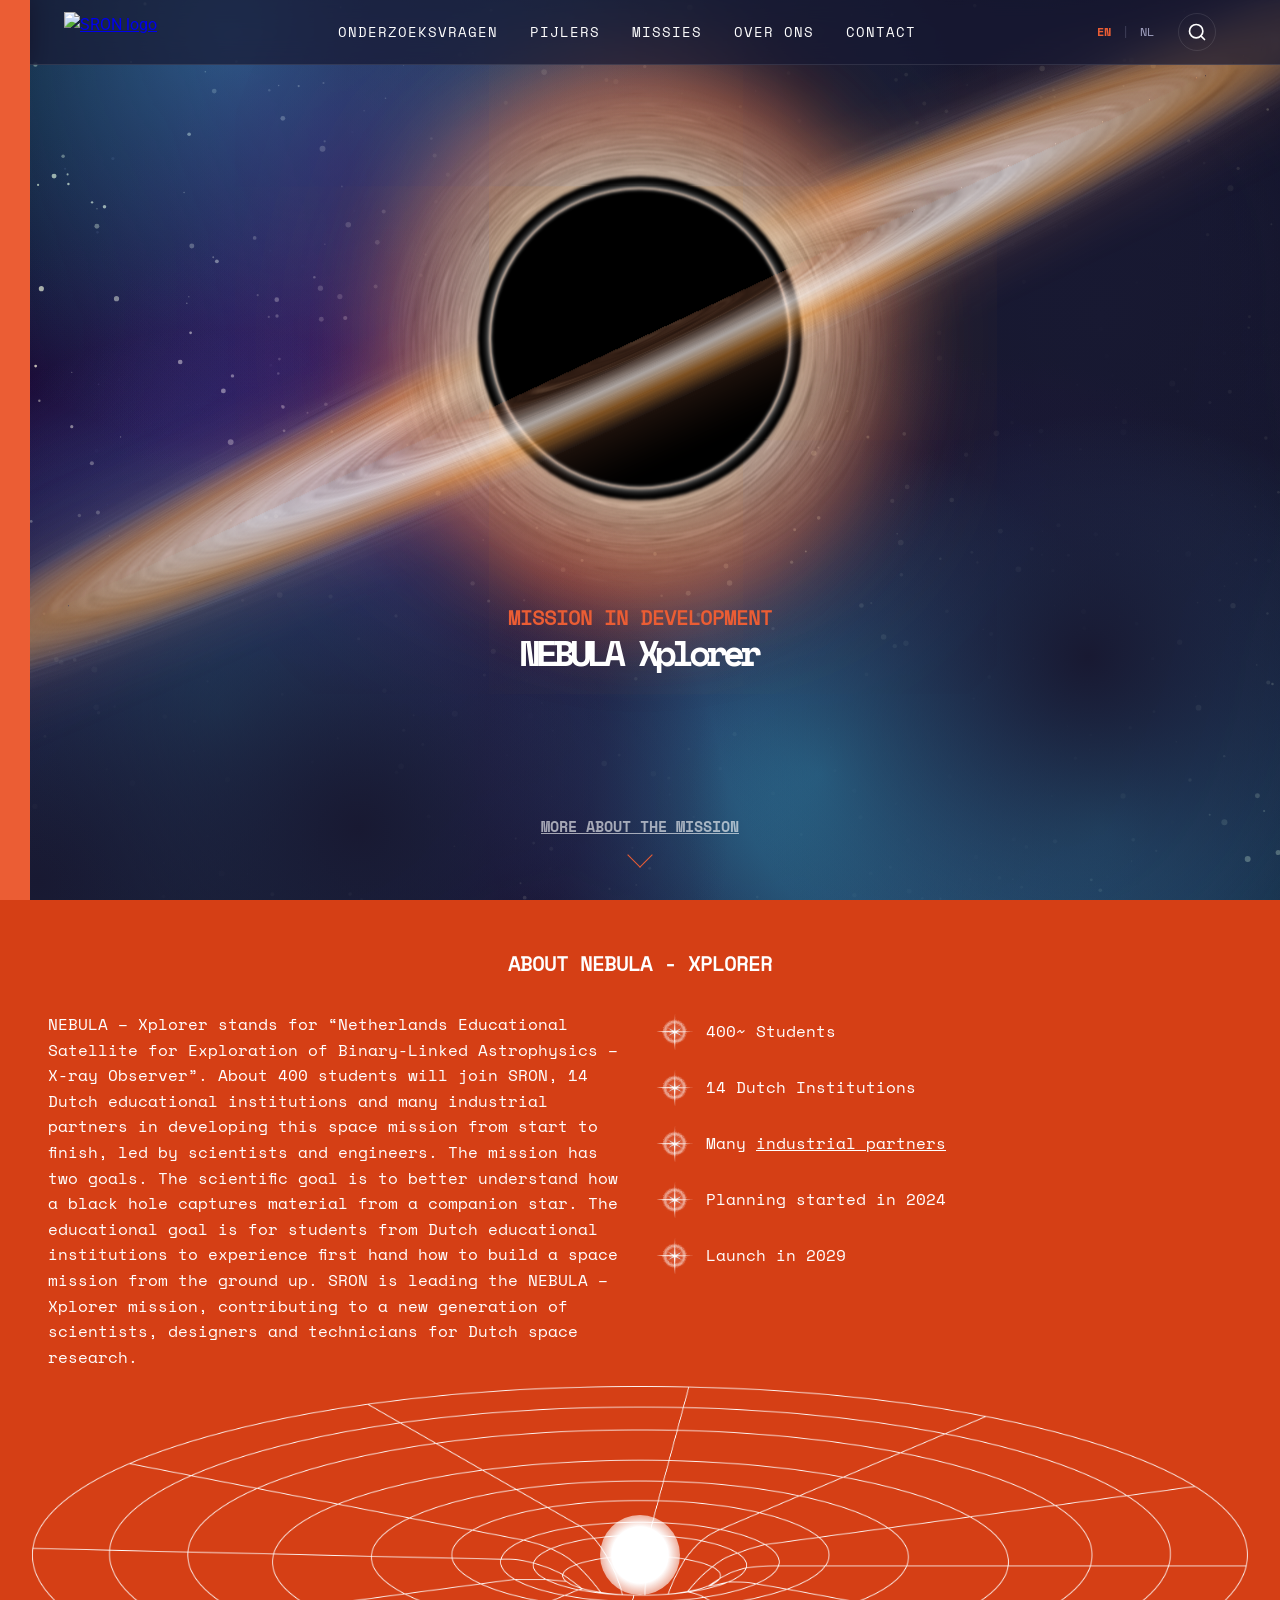
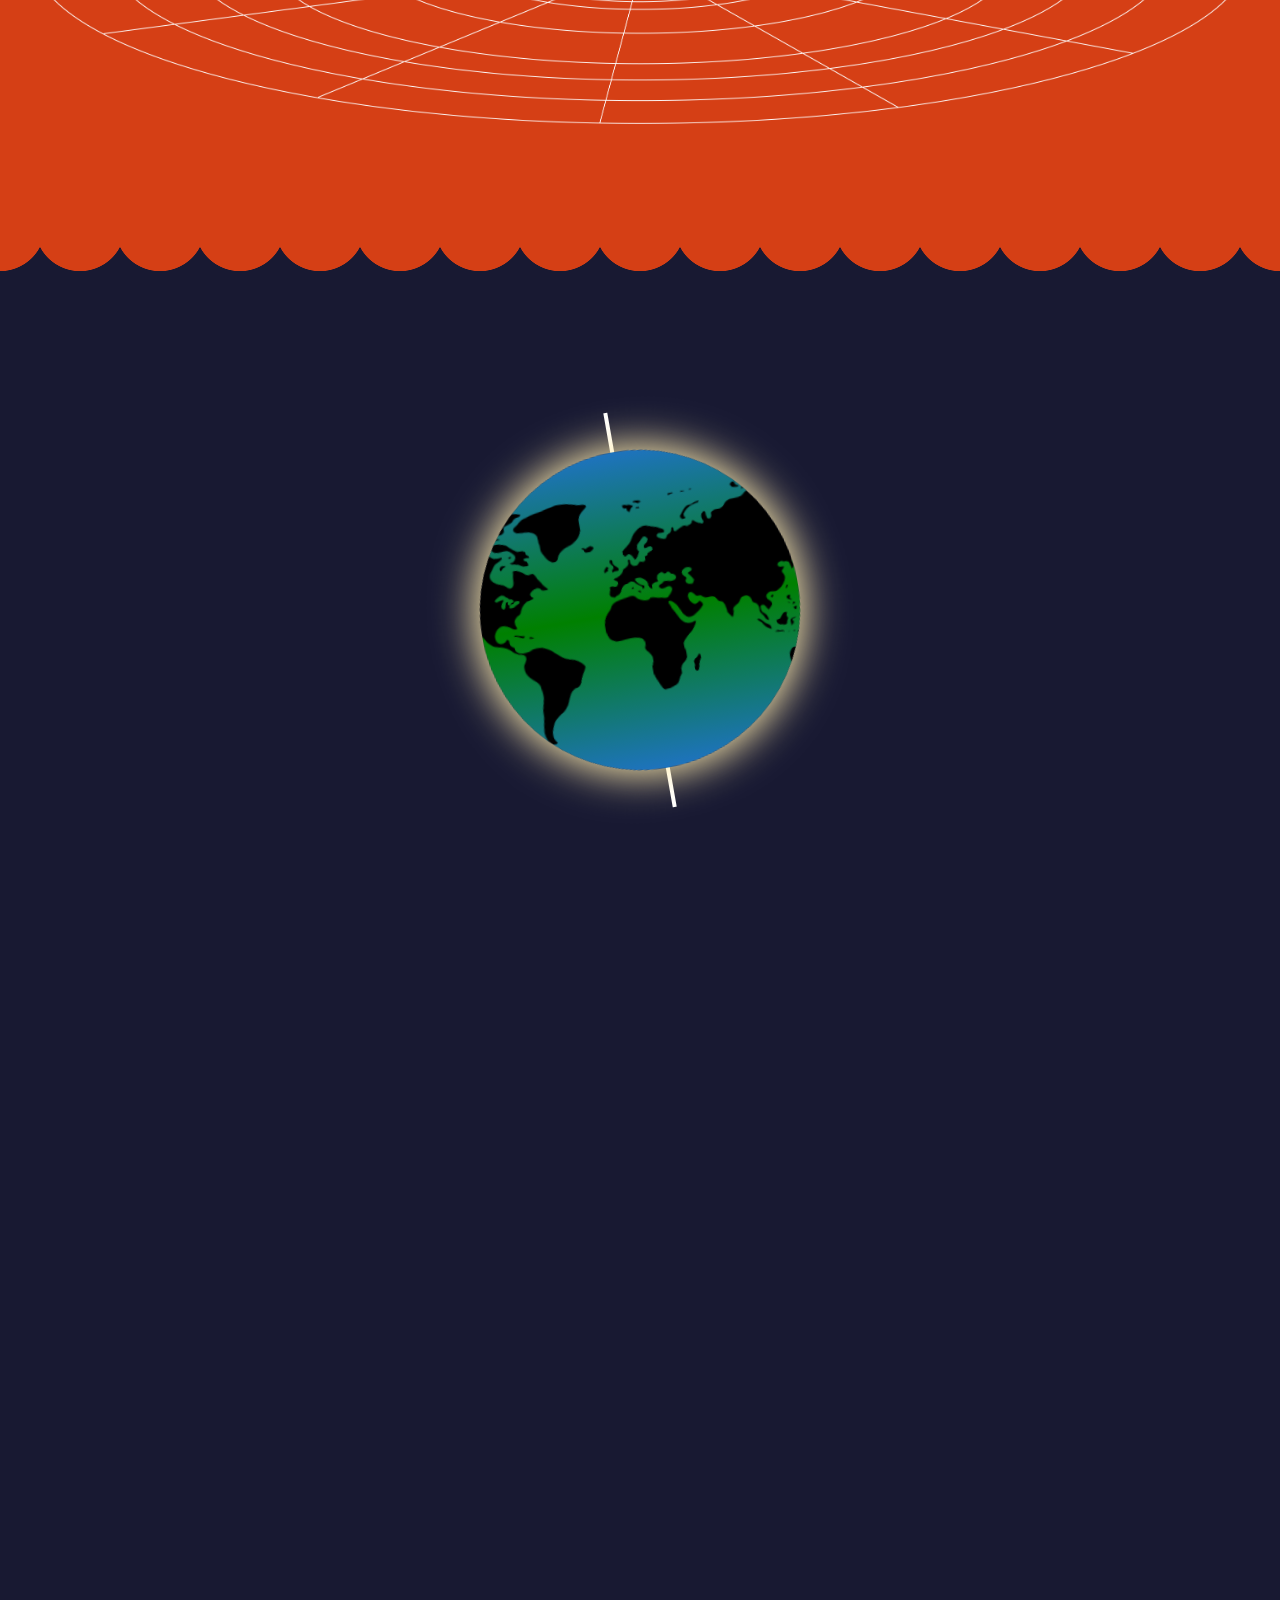
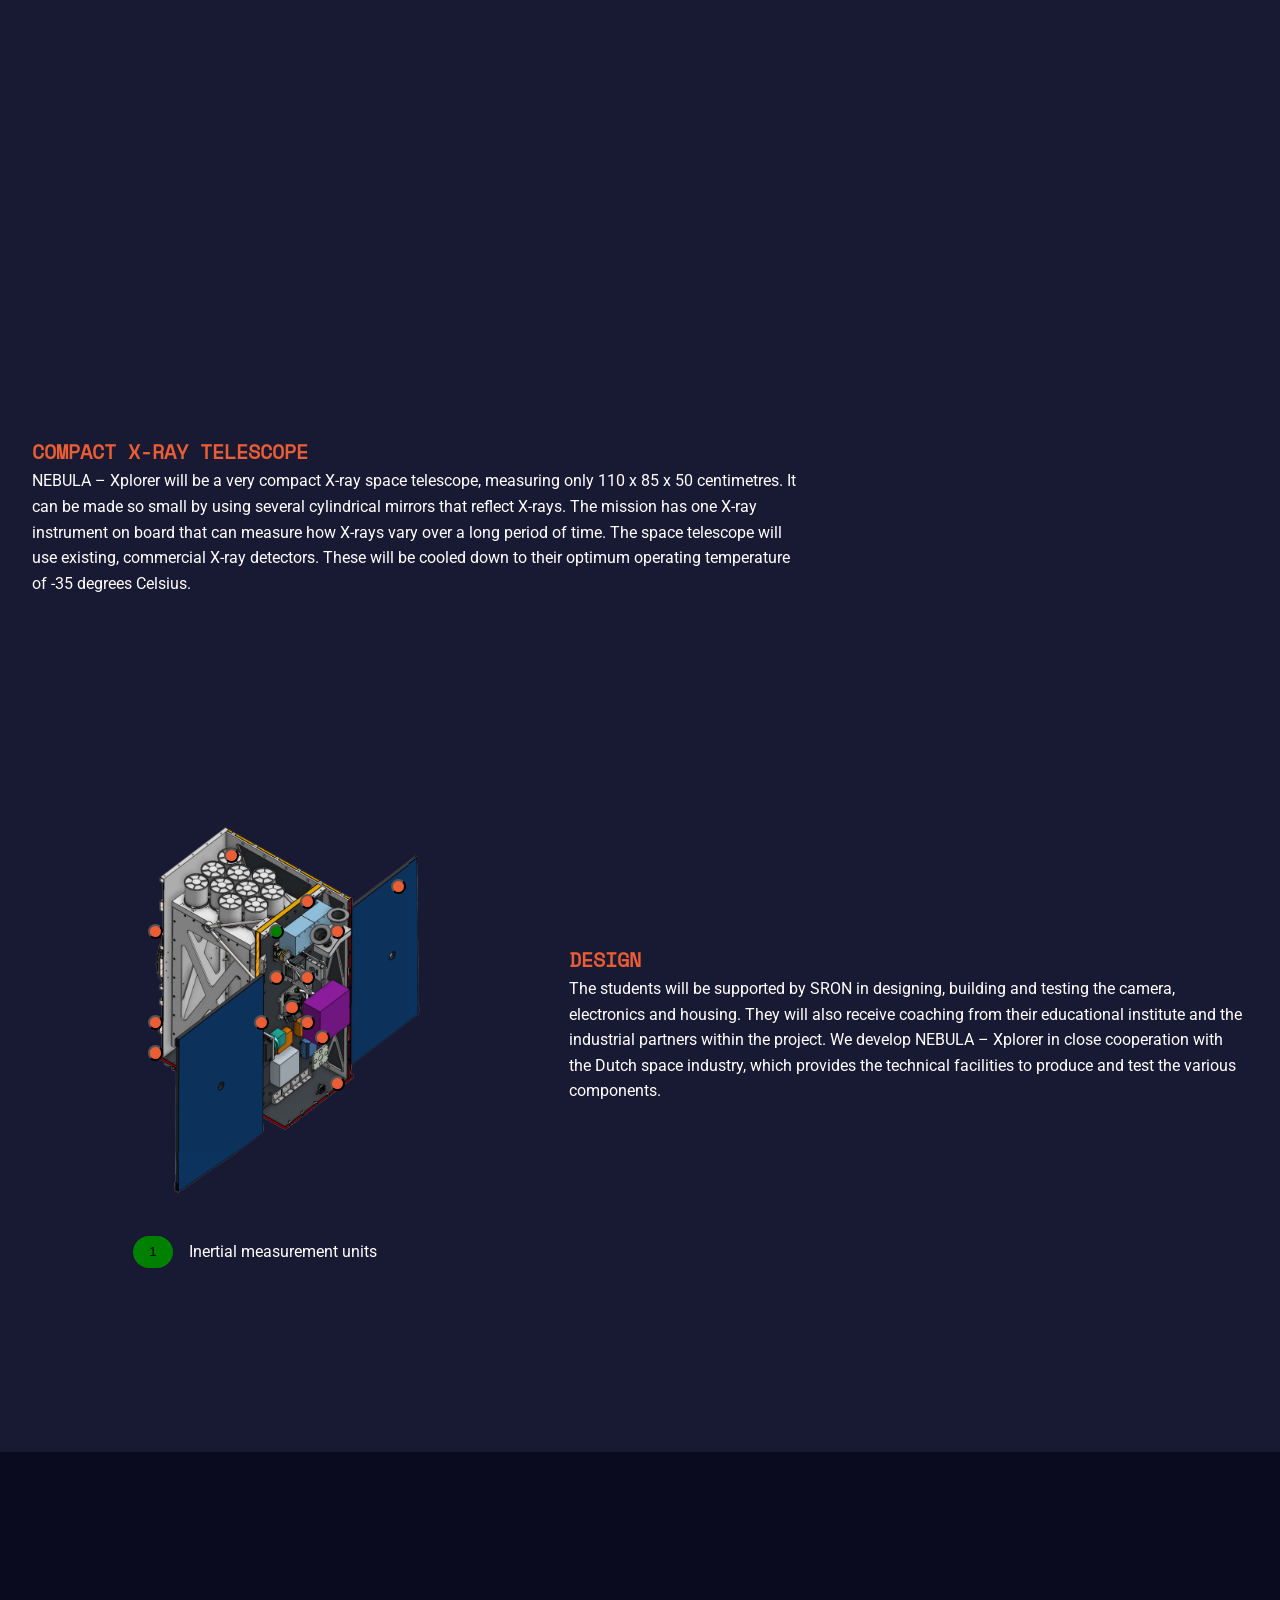
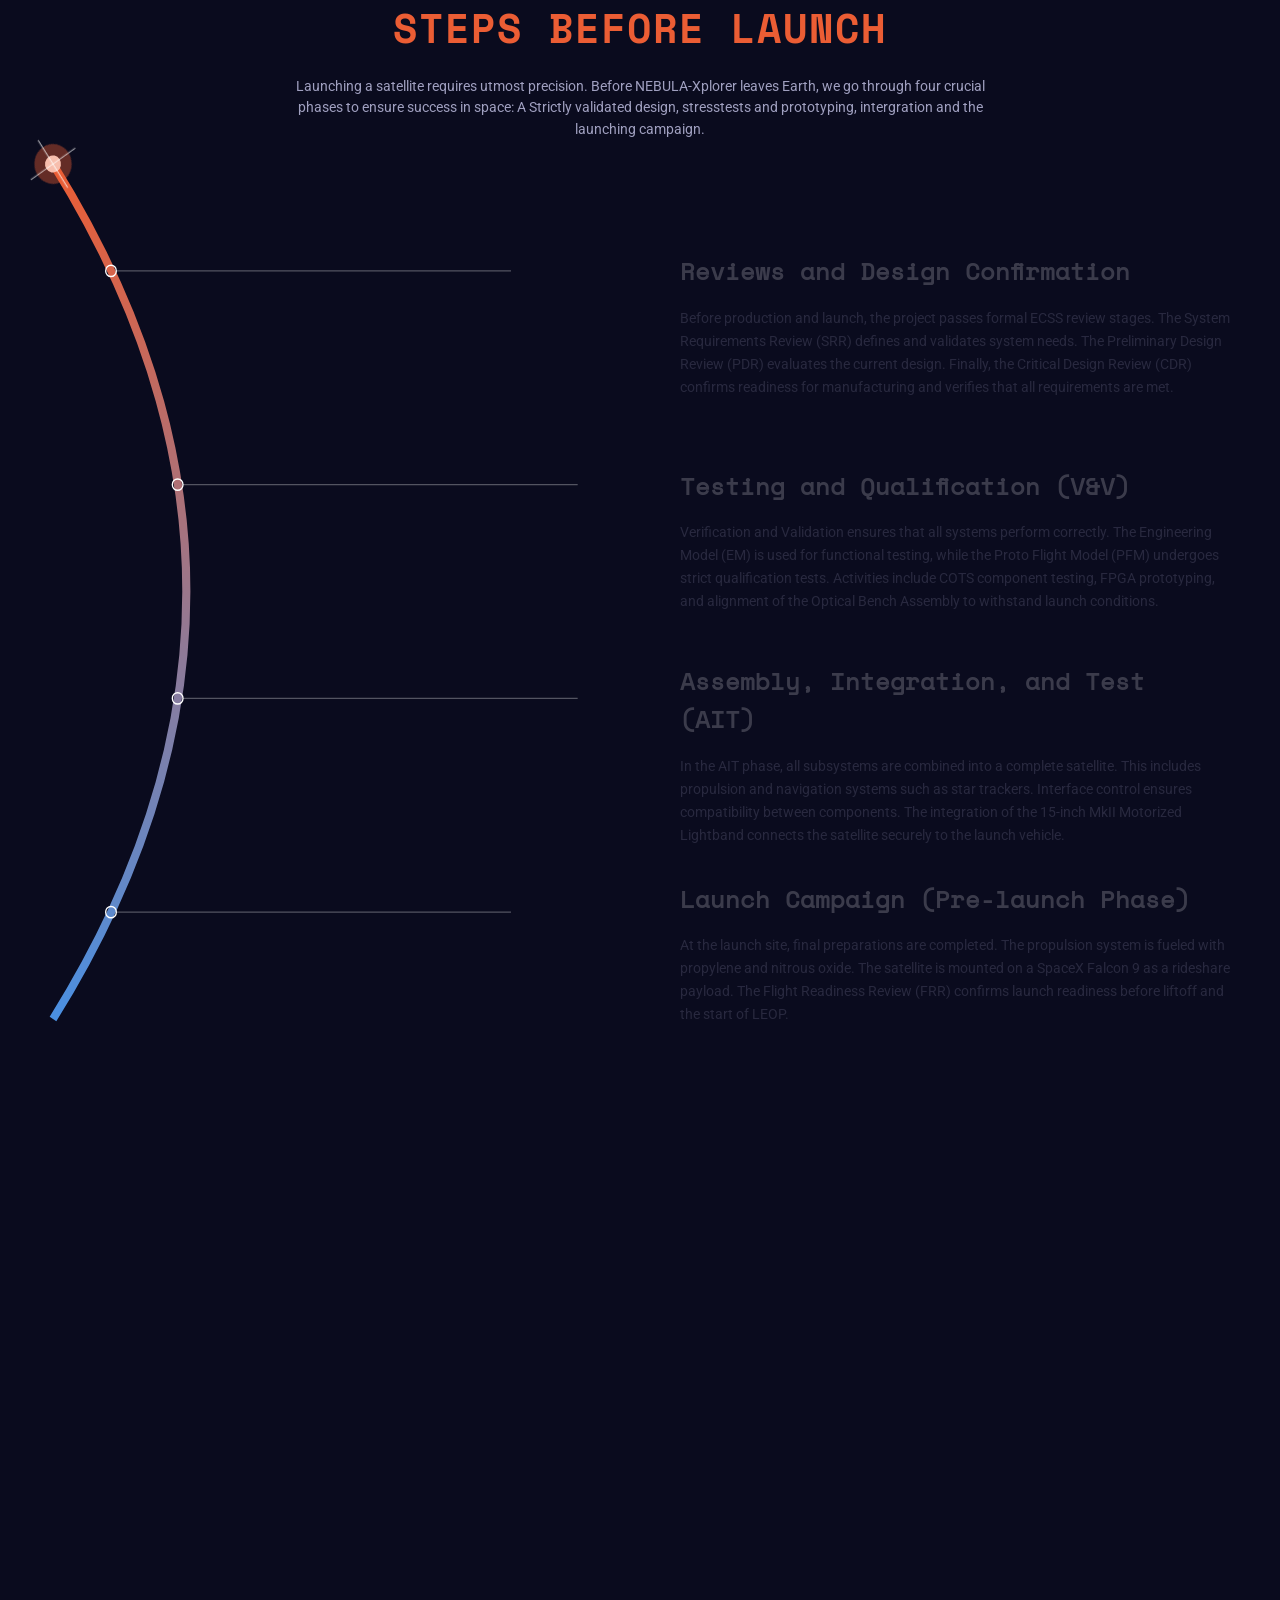
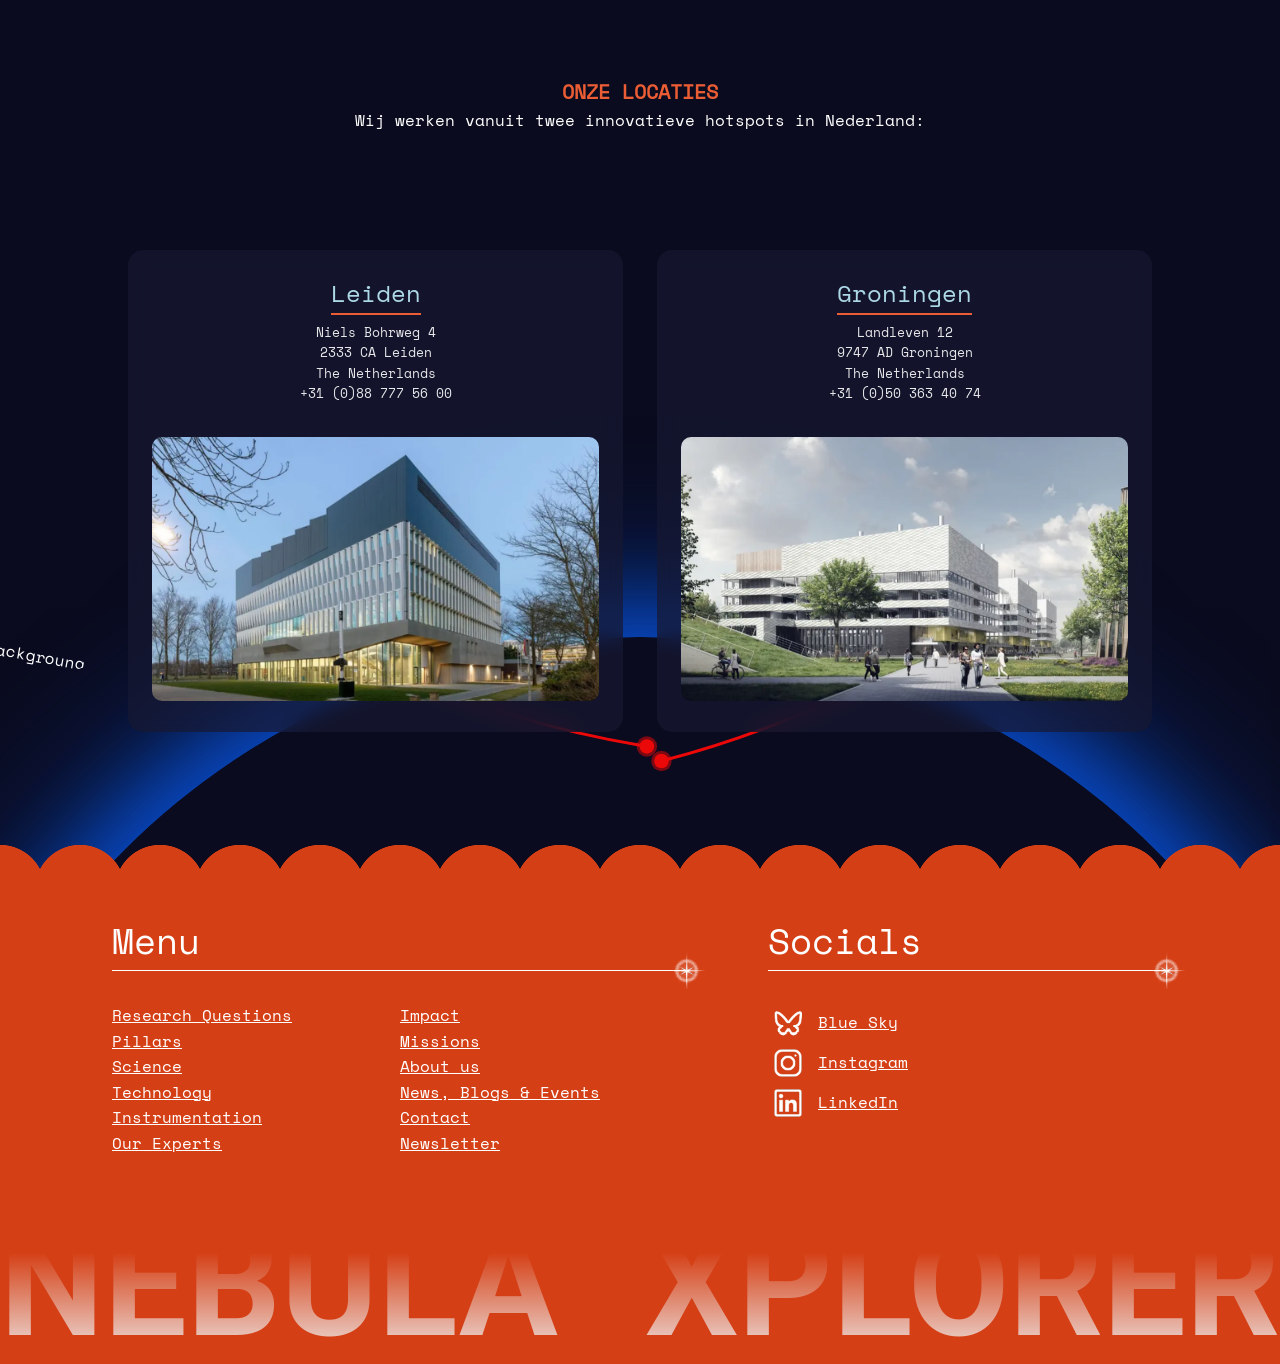
==== index.html @ 85ff005c "Code cleanup" ====
<!DOCTYPE html>
<html lang="en">

<head>
    <meta charset="UTF-8">
    <meta name="viewport" content="width=device-width, initial-scale=1.0">
    <title>Nebula Xplorer</title>
    <link rel="stylesheet" href="assets/css/styles.css">
    <link rel="stylesheet" href="assets/css/maja.css">
    <link rel="stylesheet" href="assets/css/steps.css">
    <link rel="icon" type="image/x-icon" href="assets/img/favicon.png">
</head>

<body>
    <header>
        <div id="nav-placeholder"></div>
        <!-- the black hole goes here -->
    </header>
    <main>
        <!-- Title screen -->
        <section class="stars">
            <div class="blackhole-mask">
                <div class="blackhole-container">
                    <div class="shape"></div>
                    <div class="ring"></div>
                    <div class="ring2"></div>
                    <div class="ring2gloom"></div>
                    <div class="ringdetail"></div>
                    <div class="ring2detail"></div>
                </div>
            </div>

            <!-- title -->
            <!-- this gets sucked in -->
            <div class="pageTitle">
                <h1 aria-hidden="true">
                    <span>N</span>
                    <span>E</span>
                    <span>B</span>
                    <span>U</span>
                    <span>L</span>
                    <span>A</span>
                    <span>&nbsp</span>
                    <span>X</span>
                    <span>p</span>
                    <span>l</span>
                    <span>o</span>
                    <span>r</span>
                    <span>e</span>
                    <span>r</span>
                </h1>
                <h2>Mission In development</h2>
            </div>
            <a href="#info" class="moreinfo-button">
                <span>More about the Mission</span>
                <div class="arrow"></div>
            </a>
        </section>

        <!-- Info about nebula -->

         <section id="info" >

            <h2>About NEBULA - Xplorer</h2>
            <ul>
                <li>400~ Students</li>
                <li>14 Dutch Institutions</li>
                <li>Many <a href="#partners">industrial partners</a></li>
                <li>Planning started in 2024</li>
                <li>Launch in 2029</li>
            </ul>
            <div>
                <p>NEBULA – Xplorer stands for “Netherlands Educational Satellite for Exploration of Binary-Linked Astrophysics – X-ray Observer”. About 400 students will join SRON, 14 Dutch educational institutions and many industrial partners in developing this space mission from start to finish, led by scientists and engineers. The mission has two goals. The scientific goal is to better understand how a black hole captures material from a companion star. The educational goal is for students from Dutch educational institutions to experience first hand how to build a space mission from the ground up. SRON is leading the NEBULA – Xplorer mission, contributing to a new generation of scientists, designers and technicians for Dutch space research.</p>
            </div>

           <div class="distortion-container">
            <img id="distortion" src="./assets/img/Space-time-distortion.png" alt="a background of space and a grid being distorted by a black hole">
            <span id="distortionweight"></span>
        </div>
         </section>


        <!-- satellite -->
        <!-- <a href="https://www.vecteezy.com/free-png/world-map-transparent-background">World Map Transparent Background PNGs by Vecteezy</a> -->
        <section id="satellite-rotation" class="stars" >
            <div id="earth-container">

                <div id="earth">
                    <div id="earth-visible">

                    </div>
                    <figure id="satellite">


                        <div class="transform-container" >
                            <div class="transform-container2">
                                <div class="transform-container3">
                                    <div class="transform-container4">
                                        <!-- https://modelviewer.dev/ -->
                                        <model-viewer alt="Nebula Xplorer Satellite" src="assets/models/module-1.glb" environment-image="neutral" camera-controls camera-target="0m 0m 0m" auto-rotate disable-zoom style="width: 100px;"></model-viewer>
                                    </div>

                                </div>
                                
                                
                            </div>
                        </div>
                    </figure>
                </div>

            </div>

            <section id="satellite-steps" style="--stn: --satellite-steps-section" >
                <div id="satellite-step-container">
                    <article class="satellite-step0">
                        <div class="text">
                            <h2>Compact X-ray telescope</h2>
                            <p>NEBULA – Xplorer will be a very compact X-ray space telescope, measuring only 110 x 85 x 50 centimetres. It can be made so small by using several cylindrical mirrors that reflect X-rays. The mission has one X-ray instrument on board that can measure how X-rays vary over a long period of time. The space telescope will use existing, commercial X-ray detectors. These will be cooled down to their optimum operating temperature of -35 degrees Celsius.</p>
                        </div>
                    </article>

                    <article class="satellite-step1">
                        <div class="text">
                            <h2>Design</h2>
                            <p>The students will be supported by SRON in designing, building and testing the camera, electronics and housing. They will also receive coaching from their educational institute and the industrial partners within the project. We develop NEBULA – Xplorer in close cooperation with the Dutch space industry, which provides the technical facilities to produce and test the various components.</p>
                        </div>
                        <div class="satellite-explanation-container">
                            <figure>
                                
                                <img src="assets/images/satellite-bus-components-1.png" alt="">
                            </figure>
                            <div class="button-container">
                                <button data-id="1" class="button1 active"></button>
                                <button data-id="2" class="button2"></button>
                                <button data-id="3" class="button3"></button>
                                <button data-id="4" class="button4"></button>
                                <button data-id="5" class="button5"></button>
                                <button data-id="6" class="button6"></button>
                                <button data-id="7" class="button7"></button>
                                <button data-id="8" class="button8"></button>
                                <button data-id="9" class="button9"></button>
                                <button data-id="10" class="button10"></button>
                                <button data-id="11" class="button11"></button>
                                <button data-id="12" class="button12"></button>
                                <button data-id="13" class="button13"></button>
                                <button data-id="14" class="button14"></button>
                                <button data-id="9" class="button15"></button>
                            </div>
                        </div>

                        <div class="satellite-parts">
                            <div>
                                <button data-id="1" class="button1">1</button>
                                <p>Inertial measurement units</p>
                            </div>

                            <div>
                                <button data-id="2" class="button2">2</button>
                                <p>Batteries</p>
                            </div>
                            
                            <div>
                                <button data-id="3" class="button3">3</button>
                                <p>Solar panels with drive mechanism</p>
                            </div>
                            
                            <div>
                                <button data-id="4" class="button4">4</button>
                                <p>Star trackers</p>
                            </div>
                            
                            <div>
                                <button data-id="5" class="button5">5</button>
                                <p>Transceivers</p>
                            </div>

                            <div>
                                <button data-id="6" class="button6">6</button>
                                <p>GNSS Receiver</p>
                            </div>
                            
                            <div>
                                <button data-id="7" class="button7">7</button>
                                <p>Sun sensors</p>
                            </div>
                            
                            <div>
                                <button data-id="8" class="button8">8</button>
                                <p>Magnetometers</p>
                            </div>
                            
                            <div>
                                <button data-id="9" class="button9">9</button>
                                <p>S-band antennas</p>
                            </div>
                            
                            <div>
                                <button data-id="10" class="button10">10</button>
                                <p>Magnetic torquers</p>
                            </div>
                            
                            <div>
                                <button data-id="11" class="button11">11</button>
                                <p>On-board computer</p>
                            </div>
                            
                            <div>
                                <button data-id="12" class="button12">12</button>
                                <p>Reaction wheels</p>
                            </div>
                            
                            <div>
                                <button data-id="13" class="button13">13</button>
                                <p>Seperation plate</p>
                            </div>
                            
                            <div>
                                <button data-id="14" class="button14">14</button>
                                <p>X-ray instrument</p>
                            </div>
                            
                        </div>


                        

                    </article>

                </div>

            </section>

        </section>

        <!-- steps before launch -->
        <section class="steps-outer-container">
            <div class="steps-header">
                <h2>STEPS BEFORE LAUNCH</h2>
                <p class="steps-intro-text">Launching a satellite requires utmost precision. Before NEBULA-Xplorer leaves Earth, we go through four crucial phases to ensure success in space: A Strictly validated design, stresstests and prototyping, intergration and the launching campaign.</p>
            </div>

            <div class="steps-sticky-wrapper">


                <!-- desktop -->
                <div class="desktop-vertical-path">
                    <svg class="desktop-path-svg" viewBox="0 0 300 600" fill="none" xmlns="http://www.w3.org/2000/svg"
                        preserveAspectRatio="none">
                        <defs>
                            <linearGradient id="desktop-orbit-gradient" x1="0%" y1="0%" x2="0%" y2="100%">
                                <stop offset="0%" stop-color="#EB5D34" />
                                <stop offset="100%" stop-color="#4A90E2" />
                            </linearGradient>
                        </defs>
                        <!-- main path curve -->
                        <path id="desktop-orbit-path" d="M0,0 Q200,300 0,600" stroke="url(#desktop-orbit-gradient)"
                            stroke-width="6" fill="none" />

                        <!-- static nodes and connecting lines -->
                        <g class="path-node" transform="translate(43.5, 75)">
                            <circle r="4" fill="transparent" stroke="white" stroke-width="1" />
                            <line x1="4" y1="0" x2="300" y2="0" stroke="rgba(255,255,255,0.3)" stroke-width="1" />
                        </g>

                        <g class="path-node" transform="translate(93.5, 225)">
                            <circle r="4" fill="transparent" stroke="white" stroke-width="1" />
                            <line x1="4" y1="0" x2="300" y2="0" stroke="rgba(255,255,255,0.3)" stroke-width="1" />
                        </g>

                        <g class="path-node" transform="translate(93.5, 375)">
                            <circle r="4" fill="transparent" stroke="white" stroke-width="1" />
                            <line x1="4" y1="0" x2="300" y2="0" stroke="rgba(255,255,255,0.3)" stroke-width="1" />
                        </g>

                        <g class="path-node" transform="translate(43.5, 525)">
                            <circle r="4" fill="transparent" stroke="white" stroke-width="1" />
                            <line x1="4" y1="0" x2="300" y2="0" stroke="rgba(255,255,255,0.3)" stroke-width="1" />
                        </g>

                        <!-- moving Star -->
                        <g id="desktop-star" style="offset-path: path('M0,0 Q200,300 0,600'); offset-distance: 0%;">
                            <circle r="6" fill="white" />
                            <circle r="14" fill="#EB5D34" opacity="0.4" class="pulse-glow-svg" />
                            <line x1="-20" y1="0" x2="20" y2="0" stroke="white" stroke-width="0.8" opacity="0.6" />
                            <line x1="0" y1="-20" x2="0" y2="20" stroke="white" stroke-width="0.8" opacity="0.6" />
                        </g>
                    </svg>
                </div>

                <!-- mobile -->
                <div class="orbit-container mobile-orbit">
                    <svg class="orbit-svg" viewBox="0 0 400 150" fill="none" xmlns="http://www.w3.org/2000/svg">
                        <path id="orbit-path" d="M20,100 Q200,20 380,100" stroke="url(#orbit-gradient)" stroke-width="2"
                            fill="none" />
                        <defs>
                            <linearGradient id="orbit-gradient" x1="0%" y1="0%" x2="100%" y2="0%">
                                <stop offset="0%" stop-color="#4A90E2" />
                                <stop offset="100%" stop-color="#EB5D34" />
                            </linearGradient>
                        </defs>
                        <!-- star group inside svg -->
                        <g id="star-icon" style="offset-path: path('M20,100 Q200,20 380,100'); offset-distance: 0%;">
                            <circle r="4" fill="white" />
                            <circle r="10" fill="white" opacity="0.2" class="pulse-glow-svg" />
                            <line x1="-15" y1="0" x2="15" y2="0" stroke="white" stroke-width="0.5" opacity="0.5" />
                            <line x1="0" y1="-15" x2="0" y2="15" stroke="white" stroke-width="0.5" opacity="0.5" />
                        </g>
                    </svg>
                </div>

                <div class="steps-display">
                    <div class="step-content active" data-step="1">
                        <h3>Reviews and Design Confirmation</h3>
                        <p>Before production and launch, the project passes formal ECSS review stages. The System Requirements Review (SRR) defines and validates system needs. The Preliminary Design Review (PDR) evaluates the current design. Finally, the Critical Design Review (CDR) confirms readiness for manufacturing and verifies that all requirements are met.</p>                    </div>
                    <div class="step-content" data-step="2">
                        <h3>Testing and Qualification (V&V)</h3>
                        <p>Verification and Validation ensures that all systems perform correctly. The Engineering Model (EM) is used for functional testing, while the Proto Flight Model (PFM) undergoes strict qualification tests. Activities include COTS component testing, FPGA prototyping, and alignment of the Optical Bench Assembly to withstand launch conditions.</p>
                    </div>
                    <div class="step-content" data-step="3">
                        <h3>Assembly, Integration, and Test (AIT)</h3>
                        <p>In the AIT phase, all subsystems are combined into a complete satellite. This includes propulsion and navigation systems such as star trackers. Interface control ensures compatibility between components. The integration of the 15-inch MkII Motorized Lightband connects the satellite securely to the launch vehicle.</p>
                    </div>
                    <div class="step-content" data-step="4">
                        <h3>Launch Campaign (Pre-launch Phase)</h3>
                        <p>At the launch site, final preparations are completed. The propulsion system is fueled with propylene and nitrous oxide. The satellite is mounted on a SpaceX Falcon 9 as a rideshare payload. The Flight Readiness Review (FRR) confirms launch readiness before liftoff and the start of LEOP.</p>
                    </div>
                </div>
            </div>
            <!-- scroll trigger areas -->
            <div class="step-trigger" data-trigger="1"></div>
            <div class="step-trigger" data-trigger="2"></div>
            <div class="step-trigger" data-trigger="3"></div>
            <div class="step-trigger" data-trigger="4"></div>
        </section>

        <!-- partnership/team -->
        <section id="locatiesSRON">
            <div>
                
            </div>
            <div id="locatie-titel">
                <h2>Onze Locaties</h2>
                <p>Wij werken vanuit twee innovatieve hotspots in Nederland:</p>
            </div>
        
            <div id="locatie-leiden" class="location-card">
                <a href="https://www.google.com/maps/place/SRON+Space+Research+Organisation+Netherlands/@52.1694775,4.4554097,17z/data=!3m1!4b1!4m6!3m5!1s0x47c5c7d30b59eca3:0xa9cdadc34591d957!8m2!3d52.1694775!4d4.4579846!16s%2Fg%2F11hf8kbp6k?entry=ttu&g_ep=EgoyMDI2MDMyMi4wIKXMDSoASAFQAw%3D%3D">
                    <div class="card-content">
                        <p class="city-name">Leiden</p>
                        <div class="sub-text">
                            <p>Niels Bohrweg 4</p>
                            <p>2333 CA Leiden</p>
                            <p>The Netherlands</p>
                            <p>+31 (0)88 777 56 00</p>
                        </div>
                    </div>
                    <img src="./assets/img/SRON-Leiden.png" alt="SRON locatie Leiden">
                </a>
        
            </div>
        
            <div id="locatie-groningen" class="location-card">
                <a
                    href="https://www.google.com/maps/place/SRON+Space+Research+Organisation+Netherlands+(location+Groningen)/@53.2403887,6.5330912,18z/data=!3m1!4b1!4m6!3m5!1s0x47c9cd1bba633935:0x6a67a485c65e3326!8m2!3d53.2403887!4d6.5343787!16s%2Fg%2F11c2kgklj1?entry=ttu&g_ep=EgoyMDI2MDMyMi4wIKXMDSoASAFQAw%3D%3D">
                    <div class="card-content">
                        <p class="city-name">Groningen</p>
                        <div class="sub-text">
                            <p>Landleven 12</p>
                            <p>9747 AD Groningen</p>
                            <p>The Netherlands</p>
                            <p>+31 (0)50 363 40 74</p>
                        </div>
                    </div>
                    <img src="./assets/img/SRON-Groningen.png" alt="SRON locatie Groningen">
                </a>
        
        
            </div>
        
            <div id="earthLocaties-container">
                <img id="earthLocaties" src="./assets/img/EarthLocaties.png" alt="Earth background">
                <div class="earth-glow"></div>
        
                <div class="connection-lines">
                    <svg viewBox="0 0 100 100" preserveAspectRatio="none" style="overflow: visible;">
                    <path d="M 22,-7 C 25,-2 35,5 50.5,7.5" class="line-path line-leiden"></path>
                    <path d="M 78,-7 C 75,-2 65,5 51.5,8.5" class="line-path line-groningen"></path>
                    <g class="location-marker">
                        <circle cx="50.5" cy="7.5" r="0.7" class="pulse-circle"></circle>
                        <circle cx="50.5" cy="7.5" r="0.5" fill="#eb0808"></circle>
                        <circle cx="51.5" cy="8.5" r="0.7" class="pulse-circle"></circle>
                        <circle cx="51.5" cy="8.5" r="0.5" fill="#eb0808"></circle>
                    </g>
                </svg>
                </div>
            </div>
        </section>


    </main>

    <div id="footer-placeholder"></div>

    <script type="module" src="https://ajax.googleapis.com/ajax/libs/model-viewer/4.2.0/model-viewer.min.js"></script>
    <script src="assets/js/stars.js"></script>
    <script src="assets/js/nebula.js"></script>
    <script src="assets/js/index.js"></script>
    <script src="assets/js/steps.js"></script>
</body>

</html>
---- assets/css/styles.css ----
/* all styling for both pages */
@import 'astronaut.css';
@import 'intro.css';
@import 'blackhole.css';
@import 'footer.css';
@import 'index.css';
@import 'maja.css';
@import 'navbar.css';
@import 'locaties.css';
@import 'font.css';

/* ////////////// */
/* root variables */
/* ////////////// */
:root {
    --bg-dark: #0a0b1e;
    --navy-blue: #181932;
    --accent-orange: #EB5D34;
    --text-white: #ffffff;
    --text-muted: #a0a0c0;
    --glass-bg: rgba(24, 25, 50, 0.7);
    --glass-border: rgba(255, 255, 255, 0.1);
    --font-main: 'Roboto', sans-serif;
    --font-mono: 'SpaceMono-Regular', monospace;
    --font-mono-bold: 'SpaceMono-Bold', monospace;
}

* {
    margin: 0;
    padding: 0;
    box-sizing: border-box;
}

/* Body elementen */
html {
    scroll-behavior: smooth;
}

body {
    overflow-x: clip;
    width: 100%;
    background-color: var(--bg-dark);
    color: var(--text-white);
    font-family: var(--font-main);
    line-height: 1.6;
}

section {
    position: relative;
    top: 0;
    right: 0;
    bottom: 0;
    left: 0;
    color: var(--text-white);
    min-height: 100dvh;
    display: flow-root;
}

/* Typografie */
h1,
h2,
p {
    text-align: center;
    color: var(--text-white);
}

h1 {
    font-family: var(--font-mono-bold);
}

h2 {
    margin-top: 0;
    font-family: var(--font-mono);
    text-transform: uppercase;
}

h2 {
    color: var(--accent-orange);
    font-size: 20px;
}
---- assets/css/maja.css ----
/* ********************* */
/* MARK: rotating satellite
/* ********************* */

:root {
    --color-background: #181932;
    --color-headings: #D53F16;
    --color-text: #ffffff; 
    --color-accent-red: #EB5D33;
    --color-accent-blue: #1E73BE;
}

@property --bonus-angle {
    syntax: "<angle>";
    inherits: true;
    initial-value: 0deg;

}

@property --satellite-width {
    syntax: "<length>";
    inherits: true;
    initial-value: 0px;
}

#satellite-rotation {
    --earth-width: clamp(10rem, 40vw, 20rem);
    --satellite-width: calc(var(--earth-width) / 5);
    --radius: var(--earth-width);
    

    position: relative;
    width: 100vw;
    height: max-content;
    background-color: var(--color-background);
    display: grid;
    place-items: center;
    align-items: center;

    #earth-container {
        height: calc(var(--earth-width)*2.5);
        position: relative;
        display: grid;
        place-items: center;
    }

    #earth, #satellite {
        aspect-ratio: 1;
        border-radius: 99em;
    }

    #earth {
        position: relative;
        width: var(--earth-width);
        display: grid;
        place-items: center;
        transform: rotate(-10deg);
        

       #earth-visible {
            position: absolute;
            width: var(--earth-width);
            height: var(--earth-width);
            top: 0;
            left: 0;
            border-radius: 99em;
            
            background: url("../images/world-map.png"),
                        linear-gradient(var(--color-accent-blue), green, var(--color-accent-blue));
            
            background-size: 150%, cover; 
            background-repeat: repeat-x, no-repeat;
            background-position: center, center;
           
            box-shadow: 0px 0px 40px 5px rgb(255, 237, 173);

            @media (prefers-reduced-motion: no-preference) {
                animation: move-background 10s linear infinite;
            }
       }
        
        &::after {
            --height: calc(var(--earth-width)/8);
            position: absolute;
            content: "";
            width: calc(var(--earth-width)/80);
            height: var(--height);
            background-color: white;
            top: calc(var(--height) * -1);
        }

        &::before {
            --height: calc(var(--earth-width)/8);
            position: absolute;
            content: "";
            width: calc(var(--earth-width)/80);
            height: var(--height);
            background-color: white;
            bottom: calc(var(--height) * -1);
        }

        #satellite {
            display: grid;
            place-items: center;

            margin: 0;
            
            position: absolute;
            width: var(--satellite-width);
            

        
        }
    }

}

@keyframes move-background {
    0% {
        background-position: 0% 50%, center;
    }
    100% {
        background-position: 300% 50%, center;
    }
}


/* ********** */
/* MARK: transition satellite
/* ********** */

@property --satellite-position-x {
    syntax: "<length>";
    inherits: true;
    initial-value: 0px;
}

@property --satellite-position-y {
    syntax: "<length>";
    inherits: true;
    initial-value: 0px;
}

@property --satellite-offset {
    syntax: "<length>";
    inherits: true;
    initial-value: 0px;
}

#satellite-rotation {
    #satellite-step-container {
        
        
        height: 150vh;
        color: white;
    }

    #earth {
        view-timeline-name: --satellite-info-container;
        view-timeline-axis: block;

        .transform-container {
            position: absolute;

        }
    }
}




/* ****************** */
/* MARK: Satellite steps
/* ****************** */

#satellite-steps {
    display: grid;
    align-items: start;
    width: 100%;
    

    #satellite-step-container {
        position: relative;
        height: max-content;
        margin: 0;
        padding: 0;
            
            
        article {
            position: relative;
            
            padding: 0;
            list-style: none;
            margin-bottom: 10rem;
            display: grid;
            align-items: start;
            
            

            .text p, h2 {
                margin: 0;
                text-align: left;
            }

            &:first-of-type .text {
                width: 60%;
                margin-left: 2rem;

                @media (max-width: 470px) {
                    width: 80%;
                }
            }

            figure {
                width: 60%;
                justify-self: center;
                margin-top: 10%;
                

                img {
                    max-width: 100%;
                }
            }
        }
    
    }
}


/* ********** */
/* MARK: Explanation Buttons
/* ********** */

.satellite-step1 {

    
    height: max-content;
    grid-template-rows: max-content max-content 1fr;
    grid-template-columns: 8fr 5fr;

    .text {
        max-height: max-content;
        justify-self: end;
        margin: 0 2rem 0 0;
        margin-left: 0;

        grid-column: 2/3;
        align-self: center;
        grid-row: 1/3;
    }

    .satellite-explanation-container {
        grid-column: 1/2;
        grid-row: 1/2;
    }

    .satellite-parts {
        grid-column: 1/2;
        justify-self: center;
        
    }


}

@media (max-width: 790px) {
    #satellite-rotation {
        grid-template-columns: 1fr;
        
        #earth-container {
            grid-row: 1/2;
            grid-column: 1/2;

            #earth {
                grid-row: 1/2;
            }
        }
    }
}

@media (max-width: 690px) {


    #sattelite-steps #satellite-step-container .satellite-step0 {
        .text {
            width: 80%;
        }
    }
    .satellite-step1 {
        .text {
            grid-column: 1/3;
            grid-row: 1/2;
            margin-left: 2rem;
        }
        .satellite-explanation-container {
            grid-column: 1/3;
            grid-row: 2/3;
        }

        .satellite-parts {
            grid-column: 1/3;
        }
    }   
}

@media (min-width: 800px) {
    .satellite-step1 {
        grid-template-columns: 6fr 5fr;

        
    } 

}

@media (min-width: 830px) {
    .satellite-step1 {
        grid-template-columns: 6fr 5fr;
        
    } 

    #satellite-steps .satellite-explanation-container {
        width: 80%;
        justify-self: center;
    }

}

@media (min-width: 900px) {

    #satellite-steps .satellite-explanation-container {
        width: 70%;
        justify-self: center;
    }

}

@media (min-width: 1000px) {
    .satellite-step1 {
        grid-template-columns: 4fr 5fr;
        
    } 

    #satellite-steps .satellite-explanation-container {
        width: 80%;
        justify-self: center;
    }

}

.satellite-explanation-container {
    
    align-self: start;
    justify-self: end;
    position: relative;
    top: 1rem;
    z-index: 1;
    

    display: grid;
    grid-template-columns: 1fr;
    grid-template-rows: 1fr;
    max-width: 60rem;

    figure {
        grid-column: 1/2;
        grid-row: 1/2;
    }

    .button-container {
        display: grid;
        grid-template-columns: repeat(30, 1fr);
        grid-template-rows: repeat(30, 1fr);
        grid-column: 1/2;
        height: 100%;
        grid-row: 1/2;
        

        button {
            height: 100%;
            aspect-ratio: 1;
            position: relative;
            top: 0;

            border-radius: 99rem;

            /* inertial measurement units */
            &:nth-of-type(1) {
                grid-column: 15/16;
                grid-row: 11/12;

            }
            /* batteries */
            &:nth-of-type(2) {
                grid-column: 17/18;
                grid-row: 9/10;

            }

            /* solar panels with drive mechanism*/
            &:nth-of-type(3) {
                grid-column: 23/24;
                grid-row: 8/9;

            }

            /* star tracker */
            &:nth-of-type(4) {
                grid-column: 19/20;
                grid-row: 11/12;

            }

            /* transceivers */
            &:nth-of-type(5) {
                grid-column: 17/18;
                grid-row: 14/15;
            }

            /* GNSS Receiver */
            &:nth-of-type(6) {
                grid-column: 17/18;
                grid-row: 17/18;

            }

            /* Sun sensors */
            &:nth-of-type(7) {
                grid-column: 19/20;
                grid-row: 21/22;

            }

            /* Magnetometers */
            &:nth-of-type(8) {
                grid-column: 16/17;
                grid-row: 16/17;

            }

            /* S-band antennas */
            &:nth-of-type(9) {
                grid-column: 18/19;
                grid-row: 18/19;

            }

            /* S-band antennas */
            &:nth-of-type(15) {
                grid-column: 7/8;
                grid-row: 17/18;

            }

            /* Magnetic torquers */
            &:nth-of-type(10) {
                grid-column: 7/8;
                grid-row: 19/20;

            }

            /* On board computer */
            &:nth-of-type(11) {
                grid-column: 14/15;
                grid-row: 17/18;

            }
            /* Reaction wheels */
            &:nth-of-type(12) {
                grid-column: 15/16;
                grid-row: 14/15;

            }

            /* Separation plate */
            &:nth-of-type(13) {
                grid-column: 7/8;
                grid-row: 11/12;

            }

            /* X-ray instrument */
            &:nth-of-type(14) {
                grid-column: 12/13;
                grid-row: 6/7;

            }
        }

        
    }

    
}






button {
  background: var(--accent-orange);
}

button.active {
  background: green;
}

.button-container button.active {
    background-color: green;
}

button:hover {
    background-color: green;
}


.satellite-parts {
    
    gap: 2.5rem;
    
    height: 5rem;
    overflow: scroll;
    /* overflow: clip; */
    
    justify-items: center;
    
   

    div {
        scroll-snap-align: center;
        container-type: scroll-state;
   
        display: flex;
        height: 5rem;
        

        @supports (container-type: scroll-state) {
            @container scroll-state(snapped: y) {
                button {
                    background-color: green;
                }
            }
        }

        p {
            margin-left: 1rem;
            margin-right: 0;
            align-self: center;
        }
    }

    button {
        width: 2.5rem;
        height: 2rem;
        border-radius: 99rem;
        border: none;
        align-self: center;
        
        &:first-of-type{
            background: green;
        } 
    }
}
/* **** */
/* MARK: 3d model
/* **** */

#earth-container {
    z-index: 2;
}

#satellite-steps {
    z-index: 1;
}



/* ****** */
/* MARK: Satellite animation
/* **** */

#satellite-rotation {
    view-timeline-name: --satellite-section;
}

.transform-container {
    @media (prefers-reduced-motion: no-preference){
        animation-name: satellite-section-move-down;
        animation-timeline: --satellite-section;
        animation-range: 
            entry 50% entry 70%;
        animation-fill-mode: both;
    }
}

@keyframes satellite-section-move-down {
    0% {
        
        transform: translateY(-10rem);
        
    }
    100% {
        transform: translateY(0)
    }
}

.transform-container2 {
    transform: translate(calc(sin(375deg + var(--bonus-angle)) * var(--radius)/1.3),
            calc(cos(180deg + var(--bonus-angle)) * var(--radius)/1.3));
}

.transform-container2 {
    @media (prefers-reduced-motion: no-preference) {
        animation-name: satellite-section-move-80deg;
        animation-timeline: --satellite-section;
        animation-range: 
            entry 70% entry 100%;
        animation-fill-mode: both;
    }
}

@keyframes satellite-section-move-80deg {
    0% {
        
        --bonus-angle: 0deg;
        
    }
    100% {
        --bonus-angle: 80deg;
    }
}

#satellite {
    @media (prefers-reduced-motion: no-preference) {
        animation-name: orbit-x;
        animation-timeline: --satellite-section;
        animation-range: 
            entry 100% entry 100rem;
        animation-fill-mode: both;
    }
}

#earth-visible {
    z-index: 2;
}

@keyframes orbit-x {
	from { 
        transform: translateZ(0) translateX(0);
        z-index: 3;
    }
	50% { 
        transform: translateX(calc(var(--earth-width)*-1.5));
        z-index: 3;
    }
	50.01% { 
        transform: translateX(calc(var(--earth-width)*-1.5));
        z-index: 1;
    }
	to { 
        transform: translateX(0);
        z-index: 1;
    }
}

#earth-container {
    view-timeline-name: --earth-container;
}

.transform-container4 {
    @media (prefers-reduced-motion: no-preference) {
        animation-name: move-into-article;
        animation-timeline: --earth-container;
        animation-range: 
            exit 20% exit 80%;
        animation-fill-mode: both;
    }
}

@keyframes move-into-article {
    0% {
        transform: translate(0px, 0px);
    }
    100% {
        transform: translate(var(--satellite-position-x), var(--satellite-position-y)) scale(var(--satellite-scale));
    }
}

/* ****** */
/* MARK: Media queries
/* ****** */

@media (max-width: 430px) {
    :root {
        --satellite-position-x: -40vw;
        --satellite-position-y: 40vh;
        --satellite-scale: 2;

        
    }

    #satellite-rotation #earth-container #earth {
        --earth-margin-bottom: calc(var(--earth-width)*2);
    }

    #satellite-steps #satellite-step-container .satellite-step0 .text {
        width: 80%;
    }

}

@media (min-width: 431px) {
    :root {
        --satellite-position-x: -40vw;
        --satellite-position-y: 40vh;
        --satellite-scale: 3;

        
    }

    #satellite-rotation #earth-container #earth {
        --earth-margin-bottom: calc(var(--earth-width)*2);
    }

    #satellite-rotation #satellite-steps #satellite-step-container .satellite-step0 .text {
        width: 80%;
    }
}


@media (min-width: 500px) {
    :root {
        --satellite-position-x: -40vw;
        --satellite-position-y: 45vh;
        --satellite-scale: 4;

        
    }

    #satellite-rotation #earth-container #earth {
        --earth-margin-bottom: calc(var(--earth-width)*2);
    }
}

@media (min-width: 690px) {
    :root {
        --satellite-position-x: -8vw;
        --satellite-position-y: 60vh;
        --satellite-scale: 4;
    }

    #satellite-rotation #satellite-steps #satellite-step-container .satellite-step0 .text {
        width: 60%;
    }

    #satellite-rotation #earth-container #earth {
        --earth-margin-bottom: calc(var(--earth-width)*0.5);
    }
}

@media (min-width: 720px) {
    :root {
        --satellite-position-x: -10vw;
        --satellite-position-y: 70vh;
        --satellite-scale: 4;
    }

}

@media (min-width: 800px) {
    :root {
        --satellite-position-x: -15vw;
        --satellite-position-y: 70vh;
        --satellite-scale: 4;
    }
}


@media (min-width: 960px) {
    :root {
        --satellite-position-x: -5vw;
        --satellite-position-y: 70vh;
        --satellite-scale: 4;
    }
}


@media (min-width: 1100px) {
    :root {
        --satellite-position-x: -5vw;
        --satellite-position-y: 70vh;

        --satellite-scale: 5;
    }
}




/* ******* */
/* MARK: parallax
/* ******* */

#satellite-rotation {
    #earth-container {
        height: 200vh;
        display: grid;
        align-items: start;
        position: relative;
    }

    #earth {
        --earth-margin-bottom: calc(var(--earth-width)/1.5);
        position: sticky;
        top: calc(var(--earth-width)/1.5);
        margin-top: calc(var(--earth-width)/1.5);
        margin-bottom: var(--earth-margin-bottom);
    }

}
---- assets/css/steps.css ----
/* /////////////////// */
/* steps before launch */
/* /////////////////// */

.steps-outer-container {
    position: relative;
    color: var(--text-white);
    padding-bottom: 20vh;
    /* space at the end */
}

.steps-sticky-wrapper {
    position: sticky;
    top: 64px;
    /* below navbar */
    height: calc(100vh - 64px);
    display: flex;
    flex-direction: column;
    align-items: center;
    justify-content: flex-start;
    padding: 2rem 1.5rem;
    pointer-events: none;
    /* allow scrolling through */
}

.steps-sticky-wrapper>* {
    pointer-events: auto;
}

.steps-header {
    text-align: center;
    margin-bottom: 2rem;
    max-width: 500px;
}

.steps-header h2 {
    color: var(--accent-orange);
    font-family: var(--font-mono-bold);
    font-size: 1.8rem;
    letter-spacing: 2px;
    margin-bottom: 1rem;
    padding-top: 5rem;
}

.steps-intro-text {
    color: var(--text-muted);
    font-size: 0.9rem;
    line-height: 1.5;
}

.orbit-container {
    width: 100%;
    max-width: 500px;
    height: 150px;
    position: relative;
    margin: 1rem 0;
}

.orbit-svg {
    width: 100%;
    height: 100%;
    overflow: visible;
}

#star-icon {
    offset-path: path('M20,100 Q200,20 380,100');
    offset-rotate: auto;
    offset-distance: 0%;
    transition: offset-distance 0.1s linear;
}

.pulse-glow-svg {
    animation: pulse-glow-svg 2s infinite ease-in-out;
    transform-origin: center;
    transform-box: fill-box;
}

@keyframes pulse-glow-svg {

    0%,
    100% {
        transform: scale(1);
        opacity: 0.2;
    }

    50% {
        transform: scale(1.5);
        opacity: 0.4;
    }
}

.steps-display {
    position: relative;
    width: 100%;
    max-width: 500px;
    text-align: center;
    margin-top: 2rem;
    display: grid;
    grid-template-columns: 1fr;
    grid-template-rows: 1fr;
}

.step-content {
    grid-area: 1 / 1 / 2 / 2;
    opacity: 0;
    visibility: hidden;
    transform: translateY(20px);
    transition: transform 0.5s ease, opacity 0.5s ease;
}

.step-content.active {
    opacity: 1;
    visibility: visible;
    transform: translateY(0);
}

.step-content h3 {
    font-family: var(--font-mono);
    font-size: 1.5rem;
    margin-bottom: 1rem;
}

.step-content p {
    color: var(--text-muted);
    font-size: 0.9rem;
    margin-left: 0;
    margin-right: 0;
}

/* scroll trigger blocks */
.step-trigger {
    height: 100vh;
    /* each step takes 1 screen height of scrolling */
    width: 100%;
}

@media screen and (max-width: 480px) {
    .steps-header h2 {
        font-size: 1.5rem;
    }

    .steps-sticky-wrapper {
        padding: 1.5rem 1rem;
    }
}

/* desktop styles for steps before launch */
@media screen and (min-width: 768px) {
    .steps-outer-container {
        padding-top: 4rem;
    }

    .steps-header {
        text-align: center;
        max-width: 800px;
        margin: 0 auto 1.5rem auto;
        padding: 0 2rem;
    }

    .steps-header h2 {
        font-size: 2.5rem;
        text-align: center;
    }

    .steps-intro-text {
        text-align: center;
    }

    .steps-sticky-wrapper {
        position: sticky;
        top: 64px;
        height: calc(100vh - 64px);
        max-width: 1200px;
        margin: 0 auto;
        padding: 2rem;
    }

    .orbit-container.mobile-orbit {
        display: none;
    }

    .desktop-vertical-path {
        display: block;
        position: absolute;
        left: 0.8rem;
        top: 0vh;
        height: 95vh;
        width: 400px;
        z-index: 4;
        opacity: 1;
        /* always visible on desktop */
    }

    .desktop-path-svg {
        width: 100%;
        height: 100%;
        overflow: visible;
    }

    /* staggered vertical steps */
    .steps-display {
        display: block;
        position: absolute;
        right: 2rem;
        top: 5vh;
        height: 85vh;
        width: 500px;
        opacity: 1;
        /* always visible on desktop */
    }

    .step-content {
        position: absolute;
        left: -3rem;
        width: 100%;
        opacity: 0.2;
        /* inactive steps remain mostly hidden but visible */
        transform: translateY(-50%) translateX(20px);
        transition: all 0.5s ease;
        text-align: left;
        visibility: visible;
    }

    .step-content.active {
        opacity: 1;
        transform: translateY(-50%) translateX(0);
    }

    .step-content h3,
    .step-content p {
        text-align: left;
        width: 110%;
    }

    /* step alignment */
    .step-content[data-step="1"] {
        top: 11%;
    }

    .step-content[data-step="2"] {
        top: 39%;
    }

    .step-content[data-step="3"] {
        top: 67%;
    }

    .step-content[data-step="4"] {
        top: 93%;
    }
}
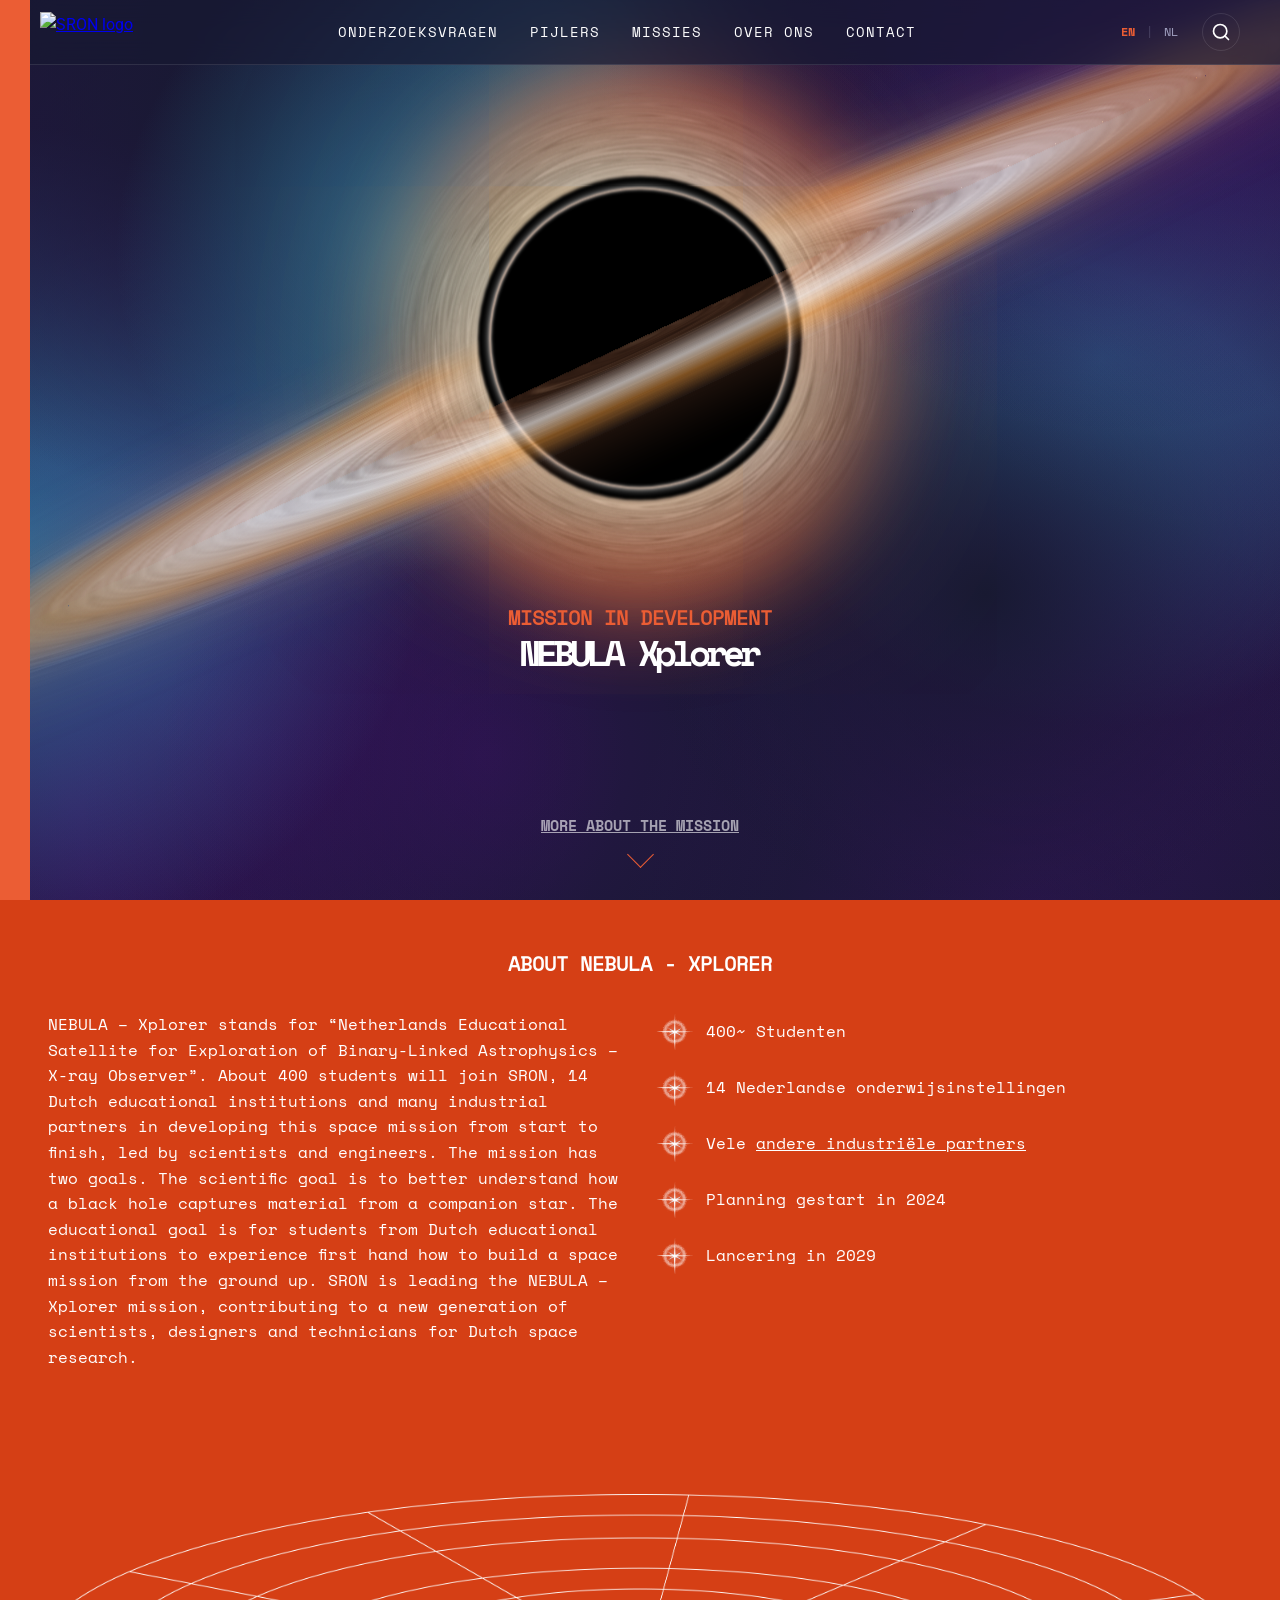
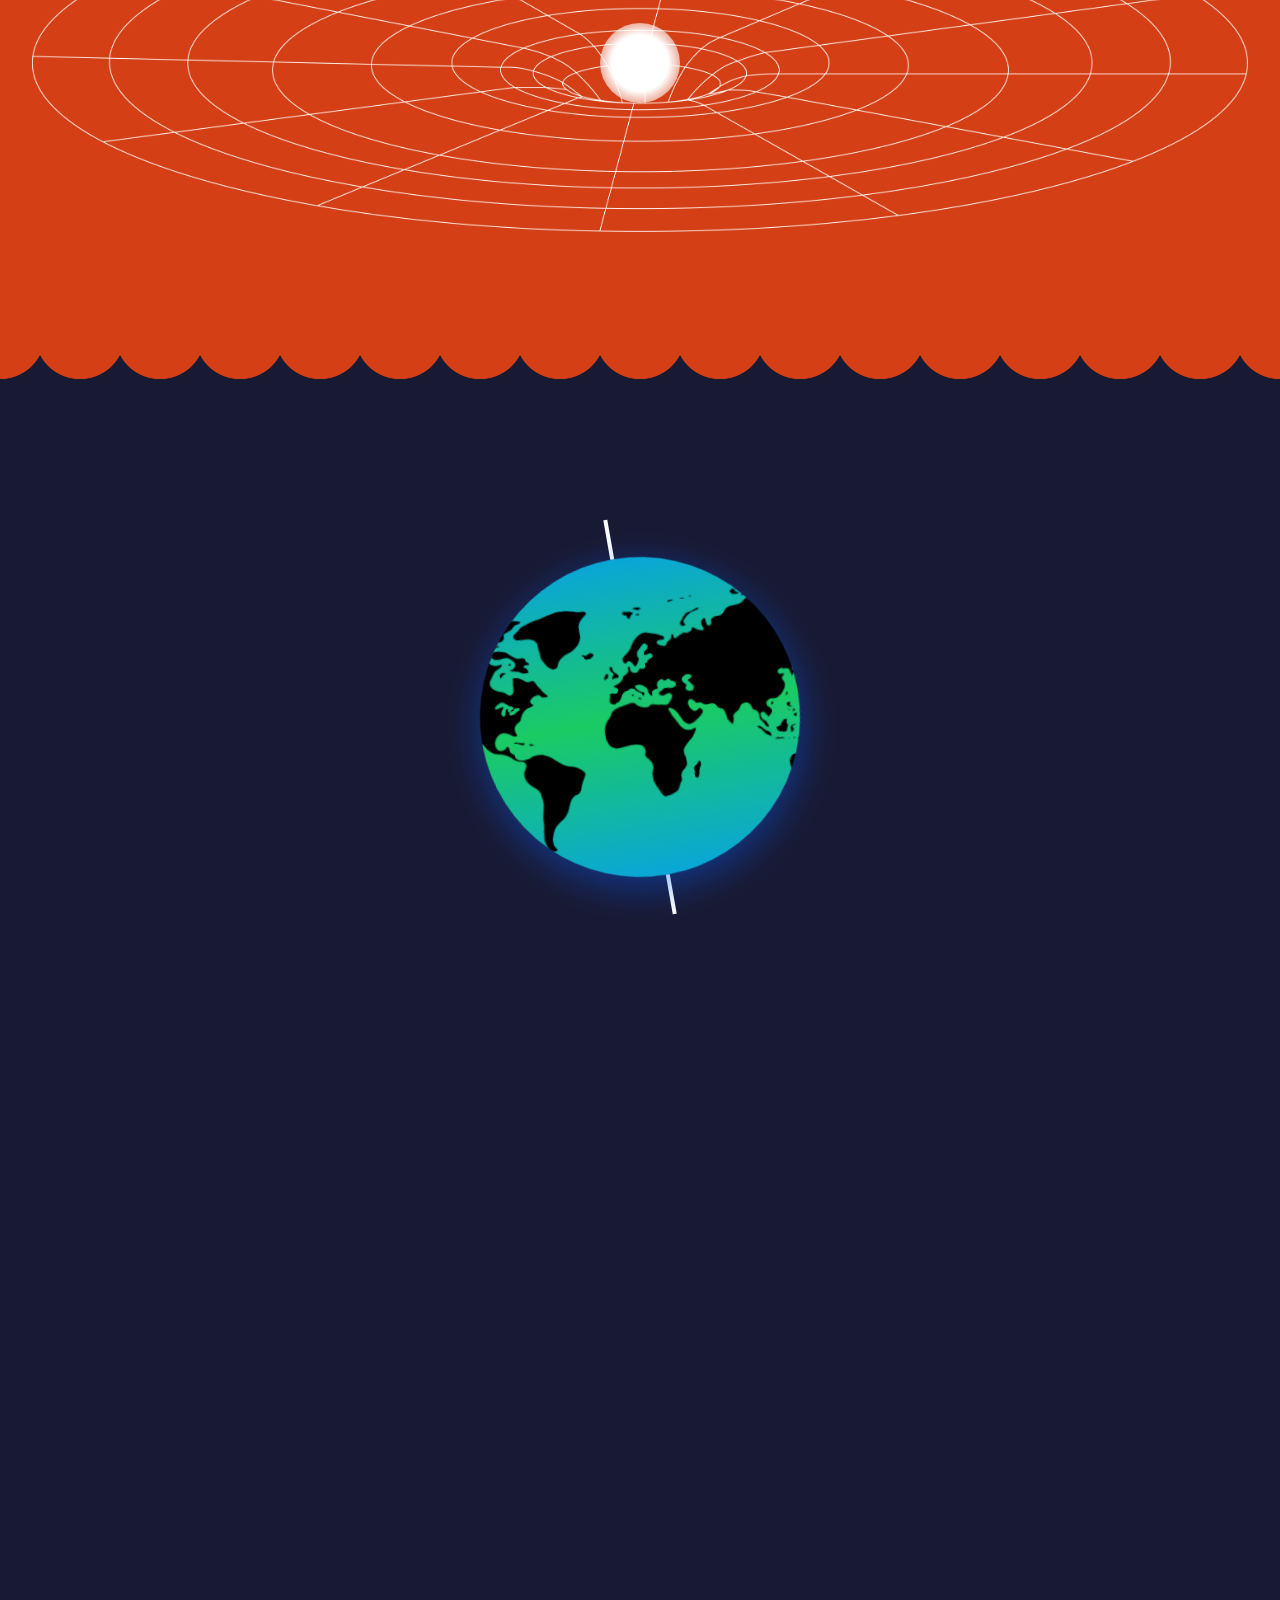
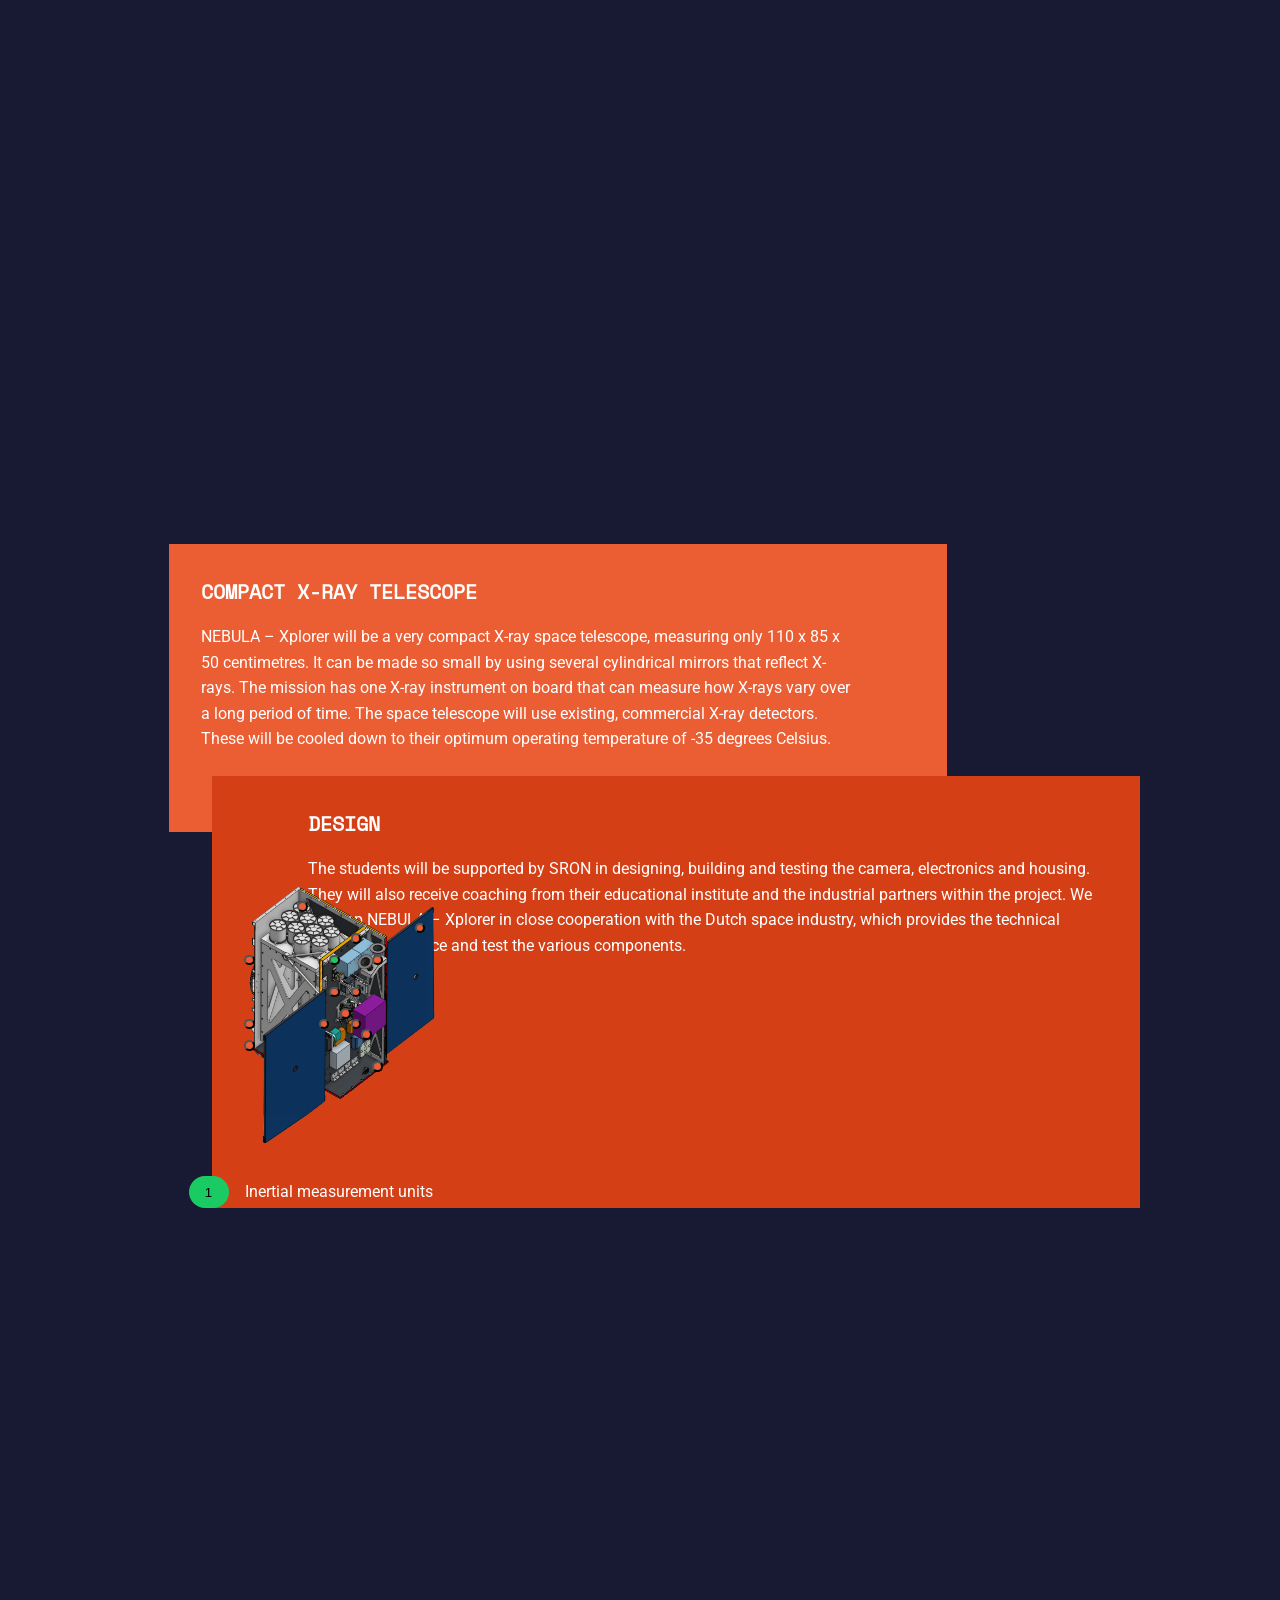
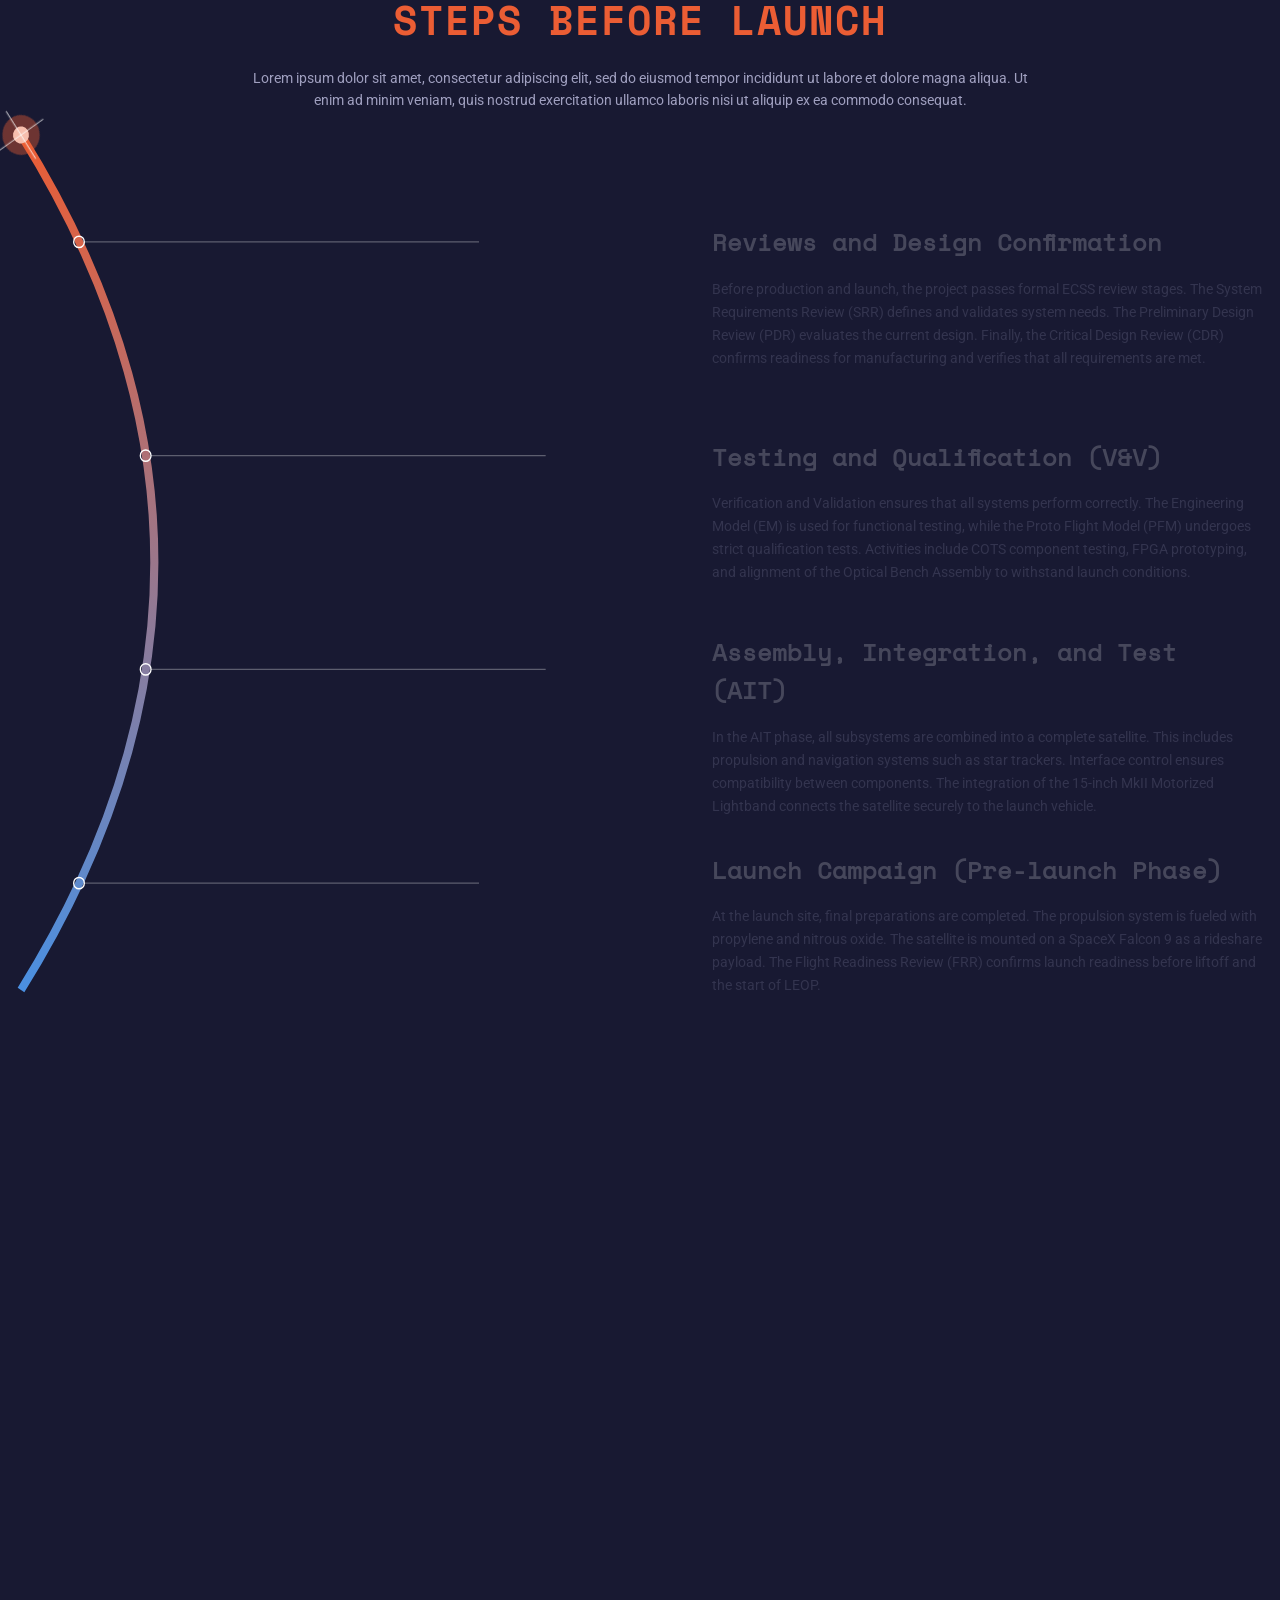
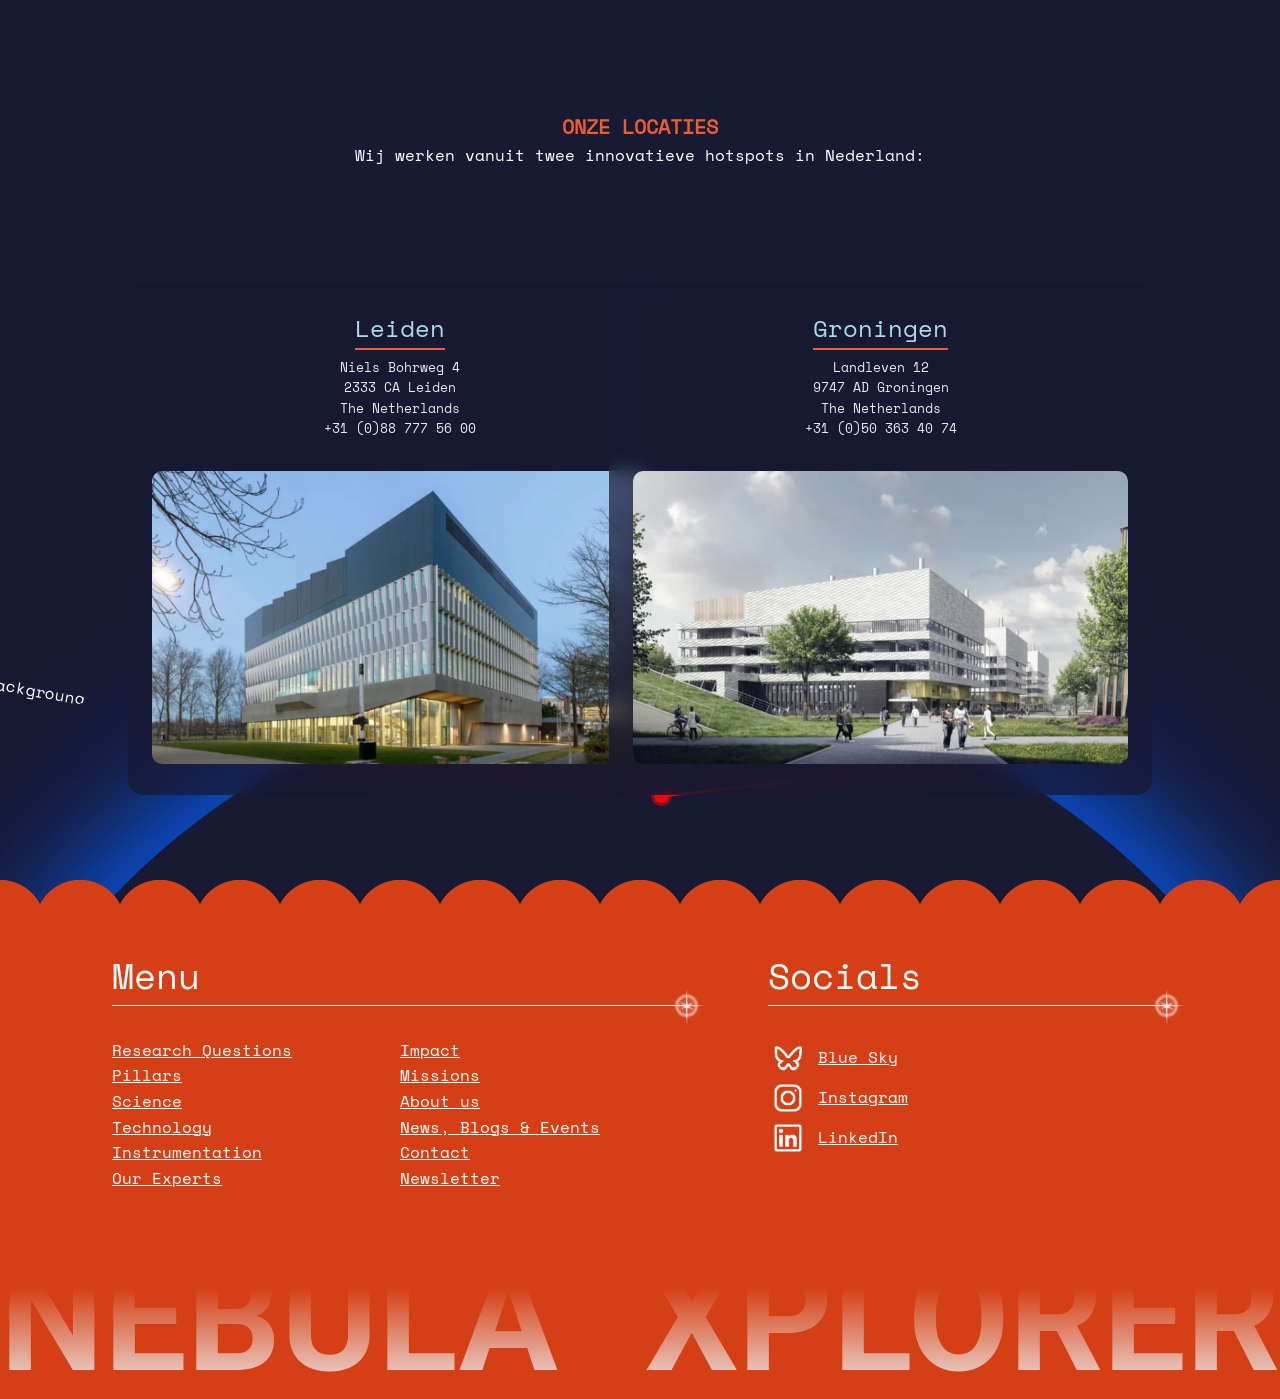
==== commit a0ed8974: "satellit af!!!" ====
--- a/index.html
+++ b/index.html
@@ -6,9 +6,15 @@
     <meta name="viewport" content="width=device-width, initial-scale=1.0">
     <title>Nebula Xplorer</title>
     <link rel="stylesheet" href="assets/css/styles.css">
+    <link rel="stylesheet" href="assets/css/index.css">
+    <link rel="stylesheet" href="assets/css/blackhole.css">
+    <link rel="stylesheet" href="assets/css/locaties.css">
+    <link rel="stylesheet" href="assets/css/intro.css">
+    <link rel="stylesheet" href="assets/css/footer.css">
+    <script src="stars.js" defer></script>
+    <script src="nebula.js" defer></script>
     <link rel="stylesheet" href="assets/css/maja.css">
     <link rel="stylesheet" href="assets/css/steps.css">
-    <link rel="icon" type="image/x-icon" href="assets/img/favicon.png">
 </head>
 
 <body>
@@ -63,18 +69,18 @@
 
             <h2>About NEBULA - Xplorer</h2>
             <ul>
-                <li>400~ Students</li>
-                <li>14 Dutch Institutions</li>
-                <li>Many <a href="#partners">industrial partners</a></li>
-                <li>Planning started in 2024</li>
-                <li>Launch in 2029</li>
+                <li>400~ Studenten</li>
+                <li>14 Nederlandse onderwijsinstellingen</li>
+                <li>Vele <a href="#partners">andere industriële partners</a></li>
+                <li>Planning gestart in 2024</li>
+                <li>Lancering in 2029</li>
             </ul>
             <div>
                 <p>NEBULA – Xplorer stands for “Netherlands Educational Satellite for Exploration of Binary-Linked Astrophysics – X-ray Observer”. About 400 students will join SRON, 14 Dutch educational institutions and many industrial partners in developing this space mission from start to finish, led by scientists and engineers. The mission has two goals. The scientific goal is to better understand how a black hole captures material from a companion star. The educational goal is for students from Dutch educational institutions to experience first hand how to build a space mission from the ground up. SRON is leading the NEBULA – Xplorer mission, contributing to a new generation of scientists, designers and technicians for Dutch space research.</p>
             </div>
 
            <div class="distortion-container">
-            <img id="distortion" src="./assets/img/Space-time-distortion.png" alt="a background of space and a grid being distorted by a black hole">
+            <img id="distortion" src="./assets/img/Space-time-distortion.png">
             <span id="distortionweight"></span>
         </div>
          </section>
@@ -82,7 +88,7 @@
 
         <!-- satellite -->
         <!-- <a href="https://www.vecteezy.com/free-png/world-map-transparent-background">World Map Transparent Background PNGs by Vecteezy</a> -->
-        <section id="satellite-rotation" class="stars" >
+        <section id="satellite-rotation" >
             <div id="earth-container">
 
                 <div id="earth">
@@ -110,7 +116,7 @@
 
             </div>
 
-            <section id="satellite-steps" style="--stn: --satellite-steps-section" >
+            <section id="satellite-steps" style="--stn: --satellite-steps-section">
                 <div id="satellite-step-container">
                     <article class="satellite-step0">
                         <div class="text">
@@ -236,7 +242,9 @@
         <section class="steps-outer-container">
             <div class="steps-header">
                 <h2>STEPS BEFORE LAUNCH</h2>
-                <p class="steps-intro-text">Launching a satellite requires utmost precision. Before NEBULA-Xplorer leaves Earth, we go through four crucial phases to ensure success in space: A Strictly validated design, stresstests and prototyping, intergration and the launching campaign.</p>
+                <p class="steps-intro-text">Lorem ipsum dolor sit amet, consectetur adipiscing elit, sed do eiusmod
+                    tempor incididunt ut labore et dolore magna aliqua. Ut enim ad minim veniam, quis nostrud
+                    exercitation ullamco laboris nisi ut aliquip ex ea commodo consequat.</p>
             </div>
 
             <div class="steps-sticky-wrapper">
@@ -335,9 +343,6 @@
 
         <!-- partnership/team -->
         <section id="locatiesSRON">
-            <div>
-                
-            </div>
             <div id="locatie-titel">
                 <h2>Onze Locaties</h2>
                 <p>Wij werken vanuit twee innovatieve hotspots in Nederland:</p>
@@ -354,7 +359,7 @@
                             <p>+31 (0)88 777 56 00</p>
                         </div>
                     </div>
-                    <img src="./assets/img/SRON-Leiden.png" alt="SRON locatie Leiden">
+                    <img src="./assets/img/SRON-Leiden.png" alt="SRON Leiden">
                 </a>
         
             </div>
@@ -371,7 +376,7 @@
                             <p>+31 (0)50 363 40 74</p>
                         </div>
                     </div>
-                    <img src="./assets/img/SRON-Groningen.png" alt="SRON locatie Groningen">
+                    <img src="./assets/img/SRON-Groningen.png" alt="SRON Groningen">
                 </a>
         
         
@@ -382,16 +387,18 @@
                 <div class="earth-glow"></div>
         
                 <div class="connection-lines">
-                    <svg viewBox="0 0 100 100" preserveAspectRatio="none" style="overflow: visible;">
-                    <path d="M 22,-7 C 25,-2 35,5 50.5,7.5" class="line-path line-leiden"></path>
-                    <path d="M 78,-7 C 75,-2 65,5 51.5,8.5" class="line-path line-groningen"></path>
-                    <g class="location-marker">
-                        <circle cx="50.5" cy="7.5" r="0.7" class="pulse-circle"></circle>
-                        <circle cx="50.5" cy="7.5" r="0.5" fill="#eb0808"></circle>
-                        <circle cx="51.5" cy="8.5" r="0.7" class="pulse-circle"></circle>
-                        <circle cx="51.5" cy="8.5" r="0.5" fill="#eb0808"></circle>
-                    </g>
-                </svg>
+                    <svg viewBox="0 0 100 100" preserveAspectRatio="none">
+                        <path d="M 22,5 C 25,6 35,7 50.5,7.5" class="line-path line-leiden"></path>
+                        <path d="M 78,5 C 75,6 65,7 51.5,8.5" class="line-path line-groningen"></path>
+        
+                        <g class="location-marker">
+                            <circle cx="50.5" cy="7.5" r="0.7" class="pulse-circle"></circle>
+                            <circle cx="50.5" cy="7.5" r="0.5" fill="#eb0808"></circle>
+        
+                            <circle cx="51.5" cy="8.5" r="0.7" class="pulse-circle"></circle>
+                            <circle cx="51.5" cy="8.5" r="0.5" fill="#eb0808"></circle>
+                        </g>
+                    </svg>
                 </div>
             </div>
         </section>
@@ -401,11 +408,13 @@
 
     <div id="footer-placeholder"></div>
 
+
+
+
     <script type="module" src="https://ajax.googleapis.com/ajax/libs/model-viewer/4.2.0/model-viewer.min.js"></script>
-    <script src="assets/js/stars.js"></script>
-    <script src="assets/js/nebula.js"></script>
-    <script src="assets/js/index.js"></script>
-    <script src="assets/js/steps.js"></script>
+
+    <script src="index.js"></script>
+    <script src="steps.js"></script>
 </body>
 
 </html>
--- a/assets/css/styles.css
+++ b/assets/css/styles.css
@@ -28,7 +28,6 @@
 * {
     margin: 0;
     padding: 0;
-    box-sizing: border-box;
 }
 
 /* Body elementen */
--- a/assets/css/index.css
+++ b/assets/css/index.css
@@ -0,0 +1,272 @@
+/* Body elementen */
+html {
+    scroll-behavior: smooth;
+}
+
+body {
+    background-color: #181932;
+    overflow-x: clip;
+    width: 100%;
+}
+
+section {
+    min-height: 100dvh;
+    display: flow-root;
+}
+
+/* Typografie */
+h1,
+h2,
+p {
+    text-align: center;
+    color: var(--text-white);
+}
+
+h1 {
+    font-family: var(--font-mono-bold);
+}
+
+h2 {
+    margin-top: 0;
+    font-family: var(--font-mono);
+    text-transform: uppercase;
+}
+
+h2 {
+    color: var(--accent-orange);
+    font-size: 20px;
+}
+
+.pageTitle span {
+    margin: -10px;
+    font-size: 1.5em;
+    display: inline-block;
+    animation-name: spaghettify;
+    animation-timing-function: ease-in-out;
+    animation-fill-mode: both;
+    animation-timeline: scroll(root);
+
+    &:nth-child(1) {
+        animation-range: entry 0% exit 1%;
+    }
+
+    &:nth-child(2) {
+        animation-range: entry 0% exit 1.5%;
+    }
+
+    &:nth-child(3) {
+        animation-range: entry 1% exit 2.5%;
+    }
+
+    &:nth-child(4) {
+        animation-range: entry 1% exit 3.5%;
+    }
+
+    &:nth-child(5) {
+        animation-range: entry 2% exit 4.5%;
+    }
+
+    &:nth-child(6) {
+        animation-range: entry 2% exit 5.5%;
+    }
+
+    &:nth-child(7) {
+        animation-range: entry 3% exit 6.5%;
+    }
+
+    &:nth-child(8) {
+        animation-range: entry 3% exit 7.5%;
+    }
+
+    &:nth-child(9) {
+        animation-range: entry 4% exit 8.5%;
+    }
+
+    &:nth-child(10) {
+        animation-range: entry 4% exit 9.5%;
+    }
+
+    &:nth-child(11) {
+        animation-range: entry 5% exit 10.5%;
+    }
+
+    &:nth-child(12) {
+        animation-range: entry 5% exit 11.5%;
+    }
+
+    &:nth-child(13) {
+        animation-range: entry 6% exit 12.5%;
+    }
+
+    &:nth-child(14) {
+        animation-range: entry 6% exit 13.5%;
+    }
+}
+
+/* Scroll hint */
+.moreinfo-button {
+    position: absolute;
+    bottom: 36px;
+    display: flex;
+    width: 100%;
+    flex-direction: column;
+    align-items: center;
+    font-family: var(--font-mono-bold);
+    font-size: 0.7rem;
+    text-transform: uppercase;
+    color: #ffffff99;
+    z-index: 1;
+}
+
+.moreinfo-button span {
+    font-size: 15px;
+    margin-bottom: 0.5rem;
+}
+
+.moreinfo-button .arrow {
+    width: 18px;
+    height: 18px;
+    border-right: 1px solid #EB5D34;
+    border-bottom: 1px solid #EB5D34;
+    transform: rotate(45deg);
+}
+
+.pageTitle {
+    display: flex;
+    flex-direction: column-reverse;
+    flex: 0 1 auto; 
+    z-index: 2;
+    position: relative;
+    transition: transform 0.3s ease;
+    margin-bottom: 18vh; 
+    margin-top: 60vh;
+}
+
+.pageTitle h1, 
+.pageTitle h2 {
+    margin: 0;
+    padding: 0;
+}
+
+/* Stars and svg */
+.backgroundStar::after,
+.backgroundStar::before {
+    position: absolute;
+    top: -0.5em;
+    content: "\2726";
+}
+
+.backgroundStar::after {
+    position: relative;
+    background: linear-gradient(135deg, rgb(249, 255, 204) 20%, rgb(255, 255, 255) 70%);
+    background-clip: text;
+    color: transparent;
+}
+
+.backgroundStar::before {
+    color: transparent;
+    text-shadow: 0 0 10px rgb(255, 255, 255);
+}
+
+.backgroundStar {
+    position: absolute;
+    display: inline-block;
+    width: 12px;
+    height: 12px;
+    left: -0.8em;
+    top: 0.3em;
+    z-index: 0;
+    pointer-events: none;
+    opacity: 0;
+}
+
+.stars {
+position: relative;
+    inset: 0;
+    min-height: 100dvh;
+    display: flex;
+    flex-direction: column;
+    justify-content: center;
+    align-items: center;
+    overflow: clip;
+}
+
+@media (max-width: 768px) {
+    p {
+        margin-left: 5rem;
+        margin-right: 5rem;
+    }
+
+    .pageTitle {
+        transition: margin-top 0.3s ease;
+        margin-bottom: 10vh;
+
+        span {
+            font-size: 1.2em;
+        }
+    }
+}
+
+@keyframes twinkle {
+    0% {
+        transform: scale(0);
+        opacity: 0;
+    }
+
+    20%,
+    80% {
+        opacity: 1;
+        transform: scale(1);
+    }
+
+    100% {
+        transform: scale(0);
+        opacity: 0;
+    }
+}
+
+@keyframes spaghettify {
+    0% {
+        transform: translateY(0) scale(1);
+        opacity: 1;
+    }
+
+    10% {
+        transform: translateY(-50px) translateX(-85px) scale(1, 2) rotate(5deg);
+    }
+
+    40% {
+        transform: translateY(-100px) translateX(-275px) scale(1, 3) rotate(80deg);
+        opacity: 0.2;
+    }
+
+    100% {
+        transform: translateY(-300px) translateX(35px) scale(1, 0) rotate(120deg);
+        opacity: 0;
+        visibility: hidden;
+    }
+}
+
+@media (max-width: 768px) {
+    @keyframes spaghettify {
+        0% {
+            transform: translateY(0) scale(1);
+            opacity: 1;
+        }
+
+        10% {
+            transform: translateY(-50px) translateX(-35px) scale(1, 2);
+        }
+
+        40% {
+            transform: translateY(-100px) translateX(-80px) scale(1, 3);
+            opacity: 0.2;
+        }
+
+        100% {
+            transform: translateY(-300px) translateX(35px) scale(1, 0) rotate(90deg);
+            opacity: 0;
+            visibility: hidden;
+        }
+    }
+}
--- a/assets/css/blackhole.css
+++ b/assets/css/blackhole.css
@@ -0,0 +1,149 @@
+/* Met behulp van de codepen: https://codepen.io/cas-van-den-elzen/pen/MWLNEoz?editors=1100 */
+.blackhole-mask {
+position: absolute; 
+    top: 0;
+    left: 0;
+    width: 100%;
+    height: 100dvh; 
+    overflow: hidden;
+    clip-path: inset(0);
+    z-index: 1; 
+    pointer-events: none; /
+}
+
+.blackhole-container {
+    position: relative;
+    width: 100%;
+    height: 75%;
+    transform: scale(1.5);
+    display: flex;
+    justify-content: center;
+    align-items: center;
+    transform-style: preserve-3d;
+    pointer-events: none;
+}
+
+
+.shape {
+    position: absolute;
+    width: 200px;
+    height: 200px;
+    border-radius: 100%;
+    background: black;
+    z-index: 2;
+    box-shadow: 0px 0px 2px 0px rgb(255, 208, 177),
+        0px 0px 6px rgba(255, 255, 255),
+        0px 0px 2px rgb(255, 208, 177) inset,
+        0px 0px 3px 0px rgb(255, 255, 255) inset, 0px 0px 2px 8px rgb(0, 0, 0),
+        0px 0px 220px 10px rgba(255, 149, 0, 0.6), 0px 0px 50px 5px white;
+}
+
+.ring,
+.ring2,
+.ringdetail,
+.ring2detail,
+.ring2gloom {
+    position: absolute;
+}
+
+.ring,
+.ring2 {
+    border-radius: 100%;
+    background: radial-gradient(circle,
+            rgba(242, 226, 217, 0) 53%,
+            rgb(255, 255, 255) 54%,
+            rgba(246, 173, 141, 1) 55%,
+            rgba(247, 165, 125, 0.9) 59%,
+            rgba(252, 146, 66, 1) 63%,
+            rgba(254, 56, 49, 0.74) 73%,
+            rgba(196, 7, 8, 0.5) 83%,
+            rgba(136, 28, 13, 0.135) 97%);
+}
+
+.ring {
+    width: 300px;
+    height: 350px;
+    filter: blur(33px);
+}
+
+.ring2 {
+    width: 800px;
+    height: 800px;
+    transform: rotateX(84deg) rotateY(-25deg);
+    filter: blur(193px);
+}
+
+.ring2detail,
+.ringdetail {
+    background-image: url('../img/RingDetail.jpeg');
+    border-radius: 100%;
+    background-size: contain;
+    --mask: radial-gradient(circle,
+            rgb(255, 255, 255) 0,
+            rgb(250, 233, 0) 20%,
+            rgba(227, 151, 0, 0),
+            rgba(246, 143, 0, 0)) 100% repeat-x;
+    mask: var(--mask);
+    -webkit-mask: var(--mask);
+}
+
+.ring2detail {
+    width: 1500px;
+    height: 1500px;
+    transform: rotateX(84deg) rotateY(-25deg);
+    opacity: 0.5;
+    mix-blend-mode: soft-light;
+    animation: rotateRing 60s linear infinite;
+}
+
+.ringdetail {
+    width: 400px;
+    height: 400px;
+    animation: rotateRing2 20s linear infinite;
+}
+
+.ring2gloom {
+    width: 1200px;
+    height: 1200px;
+    border-radius: 100%;
+    transform: rotateX(85deg) rotateY(-25deg);
+    background: radial-gradient(circle,
+            #18193200 14%,
+            rgba(255, 255, 255, 0.6),
+            rgba(255, 167, 60, 0.4),
+            #ffffff06 70%,
+            #18193200);
+}
+
+@keyframes rotateRing {
+    0% {
+        transform: rotateX(84deg) rotateY(-25deg) rotate(0);
+    }
+
+    100% {
+        transform: rotateX(84deg) rotateY(-25deg) rotate(360deg);
+    }
+}
+
+@keyframes rotateRing2 {
+    0% {
+        transform: rotate(0deg);
+    }
+
+    100% {
+        transform: rotate(360deg);
+    }
+}
+
+@media (max-width: 768px) {
+    .blackhole-mask {
+        height: 40rem;
+    }
+
+    .blackhole-container {
+        transform: scale(2);
+        width: 120vw;
+        right: -7rem;
+        margin-top: -25vh;
+    }
+}
--- a/assets/css/locaties.css
+++ b/assets/css/locaties.css
@@ -0,0 +1,215 @@
+#locatiesSRON {
+    position: relative;
+    width: 100vw;
+    height: 100vh;
+    color: white;
+    overflow: clip;
+    display: flex;
+    flex-direction: column;
+    align-items: center;
+    font-family: var(--font-mono);
+}
+
+#locatie-titel {
+    text-align: center;
+    margin-top: 6rem;
+    z-index: 2;
+    max-width: 600px;
+}
+
+#earthLocaties-container {
+    position: absolute;
+    bottom: -95vw;
+    width: 114vw;
+    height: 114vw;
+    z-index: 1;
+    overflow: visible;
+}
+
+#earthLocaties {
+    width: 100%;
+    height: 100%;
+    border-radius: 50%;
+    object-fit: cover;
+    pointer-events: none;
+    transform: rotate(10deg);
+}
+
+.earth-glow {
+    position: absolute;
+    top: 0;
+    left: 0;
+    width: 100%;
+    height: 100%;
+    border-radius: 50%;
+    box-shadow: 0 0 80px 30px rgba(8, 88, 235, 0.7),
+        0 0 150px 60px rgba(8, 88, 235, 0.4);
+    pointer-events: none;
+}
+
+
+.connection-lines {
+    position: absolute;
+    top: 0;
+    left: 0;
+    width: 100%;
+    height: 100%;
+    z-index: 2;
+    pointer-events: none;
+
+    svg {
+        width: 100%;
+        height: 100%;
+        display: block;
+    }
+}
+
+.line-path {
+    fill: none;
+    stroke: #eb0808;
+    stroke-width: 0.2;
+    stroke-dasharray: 100;
+    stroke-dashoffset: 100;
+    animation: drawLine 2s ease-out forwards;
+}
+
+.location-card {
+    position: absolute;
+    width: 55vh;
+    z-index: 5;
+    background: rgb(24, 25, 50, 0.7);
+    backdrop-filter: blur(10px);
+    border-radius: 15px;
+    padding: 1.5rem;
+    display: flex;
+    flex-direction: column;
+    align-items: center;
+    text-align: center;
+    transition: all 0.4s ease;
+    cursor: pointer;
+}
+
+#locatie-leiden,
+#locatie-groningen {
+    a {
+        text-decoration: none;
+    }
+}
+
+#locatie-leiden {
+    top: 30vh;
+    left: 10vw;
+}
+
+#locatie-groningen {
+    top: 30vh;
+    right: 10vw;
+}
+
+.card-content {
+    margin-bottom: 1rem;
+
+    p {
+        margin-left: 0;
+        margin-right: 0;
+    }
+}
+
+.city-name {
+    font-size: 1.5rem;
+    color: rgb(173, 216, 230);
+    border-bottom: 2px solid var(--accent-orange);
+    display: inline-block;
+}
+
+.sub-text {
+    padding-top: 0.5rem;
+    font-size: 0.8rem;
+    opacity: 0.9;
+    line-height: 1.6;
+}
+
+.location-card img {
+    width: 100%;
+    border-radius: 10px;
+    margin-top: 1rem;
+    transition: 0.4s ease;
+}
+
+
+.location-card:hover {
+    transform: translateY(-10px);
+    box-shadow: 0 10px 40px rgba(8, 88, 235, 0.5);
+    border-color: rgba(8, 88, 235, 0.8);
+}
+
+.location-card:hover img {
+    transform: scale(1.05);
+}
+
+.location-marker {
+    opacity: 0;
+    animation: fadeInMarker 0.5s ease-out 2s forwards;
+}
+
+.pulse-circle {
+    fill: rgba(235, 8, 8, 0.5);
+    transform-origin: center;
+    transform-box: fill-box;
+    animation: pulse 2s infinite;
+}
+
+@keyframes fadeInMarker {
+    to {
+        opacity: 1;
+    }
+}
+
+@keyframes pulse {
+    0% {
+        transform: scale(1);
+        opacity: 0.8;
+    }
+
+    70% {
+        transform: scale(2.5);
+        opacity: 0;
+    }
+
+    100% {
+        transform: scale(1);
+        opacity: 0;
+    }
+}
+
+@keyframes drawLine {
+    to {
+        stroke-dashoffset: 0;
+    }
+}
+
+@media (max-width: 1032px) {
+    #locatiesSRON {
+        height: auto;
+        padding-bottom: 4rem;
+    }
+
+    #earthLocaties-container {
+        width: 130vw;
+        height: 130vw;
+        bottom: -60vw;
+    }
+
+    .location-card {
+        position: relative;
+        left: auto !important;
+        right: auto !important;
+        top: auto !important;
+        margin-top: 3rem;
+        width: 90%;
+    }
+
+    .connection-lines {
+        display: none;
+    }
+}
--- a/assets/css/intro.css
+++ b/assets/css/intro.css
@@ -0,0 +1,241 @@
+#info {
+  display: grid;
+  background-color: #d53f15;
+  padding: 2rem;
+  grid-template-columns: 1fr 1fr;
+  grid-template-rows: auto 1fr;
+  grid-template-areas:
+    "title title"
+    "left right"
+    "bottom bottom";
+
+  padding-bottom: 7rem;
+  position: relative;
+  z-index: 2;
+
+  h2 {
+    grid-area: title;
+    text-align: center;
+    padding: 1rem;
+    color: var(--text-white);
+  }
+
+  li {
+    display: flex;
+    align-items: center;
+    gap: 10px;
+  }
+
+  p,
+  a,
+  li {
+    font-family: var(--font-mono);
+    text-align: left;
+  }
+
+  a {
+    color: inherit;
+    padding: 0;
+    cursor: pointer;
+  }
+
+  div p,
+  ul li,
+  ol li {
+    margin: 1rem;
+    border-radius: 5px;
+  }
+
+  ul {
+    grid-area: right;
+    list-style-type: none;
+  }
+
+  ol {
+    list-style-position: inside;
+    li {
+      margin-top: 0;
+      margin-bottom: 0;
+    }
+  }
+
+  li::before {
+    content: "";
+    display: inline-block;
+    width: 40px;
+    height: 40px;
+    background-image: url("../img/star-dot.png");
+    background-size: contain;
+    background-repeat: no-repeat;
+    flex-shrink: 0;
+  }
+
+  div {
+    grid-area: left;
+  }
+
+  .distortion-container {
+    grid-area: bottom;
+    margin: 0 auto;
+    display: flex;
+    position: relative;
+    width: 100%;
+    justify-content: center;
+    align-items: center;
+  }
+}
+
+#info::after {
+  content: "";
+  position: absolute;
+  bottom: -40px;
+  left: 0;
+  width: 100%;
+  height: 50px;
+  background-image: radial-gradient(
+    circle at 50% 0%,
+    #d53f15 70%,
+    transparent 71%
+  );
+  background-size: 80px 50px;
+  background-repeat: repeat-x;
+  background-position: top center;
+  z-index: 2;
+}
+
+#distortion {
+  grid-area: bottom;
+  padding-left: 0;
+  width: 100%;
+  /* https://www.w3schools.com/css/css3_object-fit.asp */
+  object-fit: contain;
+}
+
+html {
+  timeline-scope: --info-section;
+}
+#info {
+  view-timeline-name: --info-section;
+  view-timeline-axis: block;
+}
+.distortion-container {
+  height: max-content;
+}
+#distortionweight {
+  position: absolute;
+  width: 5rem;
+  height: 5rem;
+  transform: translate(0, 0) scale(1);
+  background: radial-gradient(
+    circle,
+    white 0%,
+    rgba(255, 255, 255, 1) 50%,
+    transparent 100%
+  );
+  border-radius: 50%;
+  z-index: 99;
+  pointer-events: none;
+
+  animation-name: gravityweight;
+  animation-timing-function: ease-in-out;
+  animation-fill-mode: both;
+  animation-timeline: --info-section;
+  animation-range: entry 80% exit 120rem;
+}
+
+@keyframes gravityweight {
+  0% {
+    transform: translate(0, -12vw) scale(1.4);
+    opacity: 1;
+  }
+
+  2% {
+    transform: translate(-20vw, -10vw) scale(1.3);
+  }
+
+  4% {
+    transform: translate(-45vw, 0vw) scale(1.6);
+  }
+
+  6% {
+    transform: translate(-22.5vw, 4vw) scale(1.6);
+  }
+
+  8% {
+    transform: translate(0, 8vw) scale(1.4);
+  }
+
+  10% {
+    transform: translate(22.5, 4vw) scale(1.4);
+  }
+
+  12% {
+    transform: translate(45vw, 0vw) scale(1.2);
+  }
+
+  14% {
+    transform: translate(22.5, -3vw) scale(1);
+  }
+
+  16% {
+    transform: translate(0, -6vw) scale(1);
+  }
+
+  18% {
+    transform: translate(-12.5vw, -4vw) scale(0.8);
+  }
+
+  20% {
+    transform: translate(-25vw, -2vw) scale(0.8);
+  }
+
+  22% {
+    transform: translate(-12.5, 1vw) scale(0.7);
+  }
+
+  24% {
+    transform: translate(0, 4vw) scale(0.7);
+  }
+
+  25% {
+    transform: translate(12.5vw, 1vw) scale(0.6);
+  }
+
+  26% {
+    transform: translate(25vw, -2vw) scale(0.6);
+  }
+
+  27% {
+    transform: translate(12.5vw, -1.5vw) scale(0.6);
+  }
+
+  28% {
+    transform: translate(0, -1vw) scale(0.5);
+  }
+
+  29% {
+    transform: translate(0, 2vw) scale(0.5);
+    opacity: 1;
+  }
+
+  30% {
+    transform: translate(0, 5vw) scale(0);
+    opacity: 0;
+  }
+
+  100% {
+    opacity: 0;
+  }
+}
+
+@media (max-width: 768px) {
+  #info {
+    display: flex;
+    justify-content: flex-start;
+    flex-direction: column;
+  }
+
+  div {
+    grid-area: left;
+  }
+}
--- a/assets/css/footer.css
+++ b/assets/css/footer.css
@@ -0,0 +1,153 @@
+
+footer {
+    font-family: var(--font-mono);
+    display: grid;
+    background-color: #D53F15;
+    grid-template-columns: 5vw 50vw 1fr 5vw;
+    grid-template-rows: 1fr 10rem;
+    position: relative;
+    gap: 1rem;
+    width: 100vw;
+    z-index: 6;
+
+    div p{
+        font-size: 4vh;
+        text-align: left;
+        border-bottom: 1px solid white;
+        width: 100%;
+        position: relative; 
+        display: block;
+
+        &::after{
+            content: "";
+            display: block;
+            width: 40px; 
+            height: 40px;
+            position: absolute;
+            bottom: -21px;
+            right: -20px;
+            background-image: url('../img/star-dot.png');
+            background-size: contain;
+            background-repeat: no-repeat;
+        }
+    }
+
+    ul{
+        list-style-type: none;
+        
+        li a {
+                text-decoration: underline;
+                color: var(--text-white);
+            }
+    }
+
+    #footer-menu{
+        grid-row: 1;
+        grid-column: 2;
+        padding: 2rem;
+    }
+
+    #footer-menu-lists{
+        display: grid;
+        grid-template-columns: 1fr 1fr;
+
+        ul{
+            padding-top: 2rem;
+        }
+    }
+
+    #footer-socials{
+        padding: 2rem;
+        grid-row: 1;
+        grid-column: 3;
+
+        ul{
+            padding-top: 2rem;
+
+            li{
+                display: flex;
+                align-items: center;
+                gap: 10px;
+
+                &::before{
+                    content: "";
+                    display: inline-block;
+                    width: 40px;
+                    height: 40px;
+                    background-size: contain;
+                    background-repeat: no-repeat;
+                    flex-shrink: 0;
+                }
+
+                &:nth-of-type(1)::before{
+                    background-image: url(../img/socials/Bluesky.png);
+                }
+
+                &:nth-of-type(2)::before{
+                    background-image: url(../img/socials/Instagram.png);
+                }
+
+                &:nth-of-type(3)::before{
+                    background-image: url(../img/socials/LinkedIn.png);
+                }
+            }
+        }
+    }
+
+    #footer-title{
+        width: 100%;
+        bottom: 0;
+        position: relative;
+        font-family: var(--font-main);
+        text-transform: uppercase;
+        font-weight: bolder;
+        
+        text-align: justify;
+        text-align-last: justify; 
+        white-space: nowrap;
+        font-size: 11.5vw;
+
+        padding: 0;
+        grid-row: 2;
+        grid-column: 1/5;
+        line-height: 1.1;
+        overflow-y: hidden;
+        align-items: flex-end;
+        background: -webkit-linear-gradient(#D53F1500 30%, #eee 100%);
+        background-clip: text;
+        -webkit-text-fill-color: transparent;
+    }
+
+    &::before {
+    content: "";
+    position: absolute;
+    top: -40px;
+    left: 0;
+    width: 100%;
+    height: 50px;
+    background-image: radial-gradient(circle at 50% 100%, #D53F15 70%, transparent 71%);
+    background-size: 80px 50px;
+    background-repeat: repeat-x;
+    background-position: top center;
+    z-index: 6;
+    }
+}
+
+@media (max-width: 1032px) {
+    footer {
+        display: flex;
+        flex-direction: column;
+        padding: 0;
+    }
+
+        div p {
+        margin: 0;
+    }
+
+        #footer-title {
+        margin: 0;
+        padding-top: 10rem;
+        text-align: left;
+    }
+
+}
--- a/assets/css/maja.css
+++ b/assets/css/maja.css
@@ -33,7 +33,6 @@
     position: relative;
     width: 100vw;
     height: max-content;
-    background-color: var(--color-background);
     display: grid;
     place-items: center;
     align-items: center;
@@ -67,13 +66,14 @@
             border-radius: 99em;
             
             background: url("../images/world-map.png"),
-                        linear-gradient(var(--color-accent-blue), green, var(--color-accent-blue));
+                        linear-gradient(#0AA6D8, #1ACB63, #0AA6D8);
             
             background-size: 150%, cover; 
             background-repeat: repeat-x, no-repeat;
             background-position: center, center;
            
-            box-shadow: 0px 0px 40px 5px rgb(255, 237, 173);
+            box-shadow: 0 10px 40px rgba(8, 88, 235, 0.5);
+   
 
             @media (prefers-reduced-motion: no-preference) {
                 animation: move-background 10s linear infinite;
@@ -178,6 +178,8 @@
     display: grid;
     align-items: start;
     width: 100%;
+    max-width: 1000px;
+    justify-self: center;
     
 
     #satellite-step-container {
@@ -192,7 +194,7 @@
             
             padding: 0;
             list-style: none;
-            margin-bottom: 10rem;
+            margin-bottom: 0;
             display: grid;
             align-items: start;
             
@@ -204,12 +206,31 @@
             }
 
             &:first-of-type .text {
-                width: 60%;
-                margin-left: 2rem;
+                width: 65%;
+                padding-left: 2rem;
+                padding: 2rem 6rem 5rem 2rem;
+                
 
                 @media (max-width: 470px) {
                     width: 80%;
                 }
+
+                &:first-of-type {
+                    background-color: #EB5D33;
+                }
+            }
+
+            &:nth-of-type(2) .text  {
+                background-color: #D53F16;
+                padding: 2rem 2rem 5rem 6rem;
+                margin: 0;
+                width: 100%;
+                height: 100%;
+            }
+
+            h2{
+                color: white;
+                margin-bottom: 1rem;
             }
 
             figure {
@@ -236,27 +257,26 @@
 
     
     height: max-content;
-    grid-template-rows: max-content max-content 1fr;
-    grid-template-columns: 8fr 5fr;
+    grid-template-rows: 3fr 3fr 1fr;
+    grid-template-columns: 1fr 1fr 3fr;
 
     .text {
-        max-height: max-content;
         justify-self: end;
         margin: 0 2rem 0 0;
         margin-left: 0;
 
-        grid-column: 2/3;
+        grid-column: 3/4;
         align-self: center;
         grid-row: 1/3;
     }
 
     .satellite-explanation-container {
-        grid-column: 1/2;
-        grid-row: 1/2;
+        grid-column: 1/3;
+        grid-row: 1/3;
     }
 
     .satellite-parts {
-        grid-column: 1/2;
+        grid-column: 1/3;
         justify-self: center;
         
     }
@@ -277,6 +297,7 @@
             }
         }
     }
+
 }
 
 @media (max-width: 690px) {
@@ -296,6 +317,7 @@
         .satellite-explanation-container {
             grid-column: 1/3;
             grid-row: 2/3;
+            
         }
 
         .satellite-parts {
@@ -305,19 +327,23 @@
 }
 
 @media (min-width: 800px) {
-    .satellite-step1 {
+    /* .satellite-step1 {
         grid-template-columns: 6fr 5fr;
 
         
-    } 
+    }  */
+
+    #satellite-steps #satellite-step-container article:first-of-type .text {
+        margin-left: 1.8rem;
+    }
 
 }
 
 @media (min-width: 830px) {
-    .satellite-step1 {
+    /* .satellite-step1 {
         grid-template-columns: 6fr 5fr;
         
-    } 
+    }  */
 
     #satellite-steps .satellite-explanation-container {
         width: 80%;
@@ -336,10 +362,7 @@
 }
 
 @media (min-width: 1000px) {
-    .satellite-step1 {
-        grid-template-columns: 4fr 5fr;
-        
-    } 
+    
 
     #satellite-steps .satellite-explanation-container {
         width: 80%;
@@ -496,23 +519,25 @@
 
 
 
-
-
-button {
-  background: var(--accent-orange);
-}
-
-button.active {
-  background: green;
-}
-
-.button-container button.active {
-    background-color: green;
-}
-
-button:hover {
-    background-color: green;
-}
+.satellite-step1 {
+
+    button {
+      background: var(--accent-orange);
+    }
+    
+    button.active {
+      background: #1ACB63;
+    }
+    
+    .button-container button.active {
+        background-color: #1ACB63;
+    }
+    
+    button:hover {
+        background-color: #1ACB63;
+    }
+}
+
 
 
 .satellite-parts {
@@ -520,19 +545,28 @@
     gap: 2.5rem;
     
     height: 5rem;
-    overflow: scroll;
-    /* overflow: clip; */
+    overflow: hidden;
     
     justify-items: center;
+    position: relative;
     
    
 
-    div {
+    >div {
+
+        
         scroll-snap-align: center;
         container-type: scroll-state;
    
         display: flex;
         height: 5rem;
+        
+        
+
+        p {
+            color: white;
+        }
+        
         
 
         @supports (container-type: scroll-state) {
@@ -558,7 +592,7 @@
         align-self: center;
         
         &:first-of-type{
-            background: green;
+            background: #1ACB63;
         } 
     }
 }
@@ -713,10 +747,14 @@
 @media (min-width: 431px) {
     :root {
         --satellite-position-x: -40vw;
-        --satellite-position-y: 40vh;
+        --satellite-position-y: 50vh;
         --satellite-scale: 3;
 
         
+    }
+
+    .satellite-step1 {
+        grid-template-rows: 3fr 4fr 1fr;
     }
 
     #satellite-rotation #earth-container #earth {
@@ -726,6 +764,21 @@
     #satellite-rotation #satellite-steps #satellite-step-container .satellite-step0 .text {
         width: 80%;
     }
+    #satellite-rotation #satellite-steps #satellite-step-container .satellite-step1 .text {
+        width: 100%;
+        height: 100%;
+        grid-column: 2/4;
+        grid-row: 1/2;
+    }
+
+    .satellite-step1 .satellite-explanation-container, .satellite-step1 .satellite-parts {
+        grid-column: 1/4;
+    }
+
+    .satellite-step1 .satellite-parts {
+        grid-row: 3/4;
+    }
+    
 }
 
 
@@ -739,7 +792,7 @@
     }
 
     #satellite-rotation #earth-container #earth {
-        --earth-margin-bottom: calc(var(--earth-width)*2);
+        --earth-margin-bottom: calc(var(--earth-width)*1.5);
     }
 }
 
@@ -750,12 +803,34 @@
         --satellite-scale: 4;
     }
 
+    .satellite-step1 {
+        grid-template-rows: 4fr 1fr;
+    }
+
     #satellite-rotation #satellite-steps #satellite-step-container .satellite-step0 .text {
-        width: 60%;
+        width: 65%;
     }
 
     #satellite-rotation #earth-container #earth {
         --earth-margin-bottom: calc(var(--earth-width)*0.5);
+    }
+
+    #satellite-rotation #satellite-steps #satellite-step-container .satellite-step1 .text {
+        width: 100%;
+        height: 100%;
+        
+    }
+
+    .satellite-step1 .satellite-explanation-container {
+        grid-column: 1/3;
+        align-self: center;
+        grid-row: 1/2;
+    }
+
+    .satellite-step1 .satellite-parts {
+        grid-row: 2/3;
+        grid-column: 1/3;
+        position: relative;
     }
 }
 
@@ -770,8 +845,8 @@
 
 @media (min-width: 800px) {
     :root {
-        --satellite-position-x: -15vw;
-        --satellite-position-y: 70vh;
+        --satellite-position-x: -13vw;
+        --satellite-position-y: 72vh;
         --satellite-scale: 4;
     }
 }
@@ -788,7 +863,7 @@
 
 @media (min-width: 1100px) {
     :root {
-        --satellite-position-x: -5vw;
+        --satellite-position-x: 0vw;
         --satellite-position-y: 70vh;
 
         --satellite-scale: 5;
@@ -818,4 +893,5 @@
         margin-bottom: var(--earth-margin-bottom);
     }
 
-}+}
+
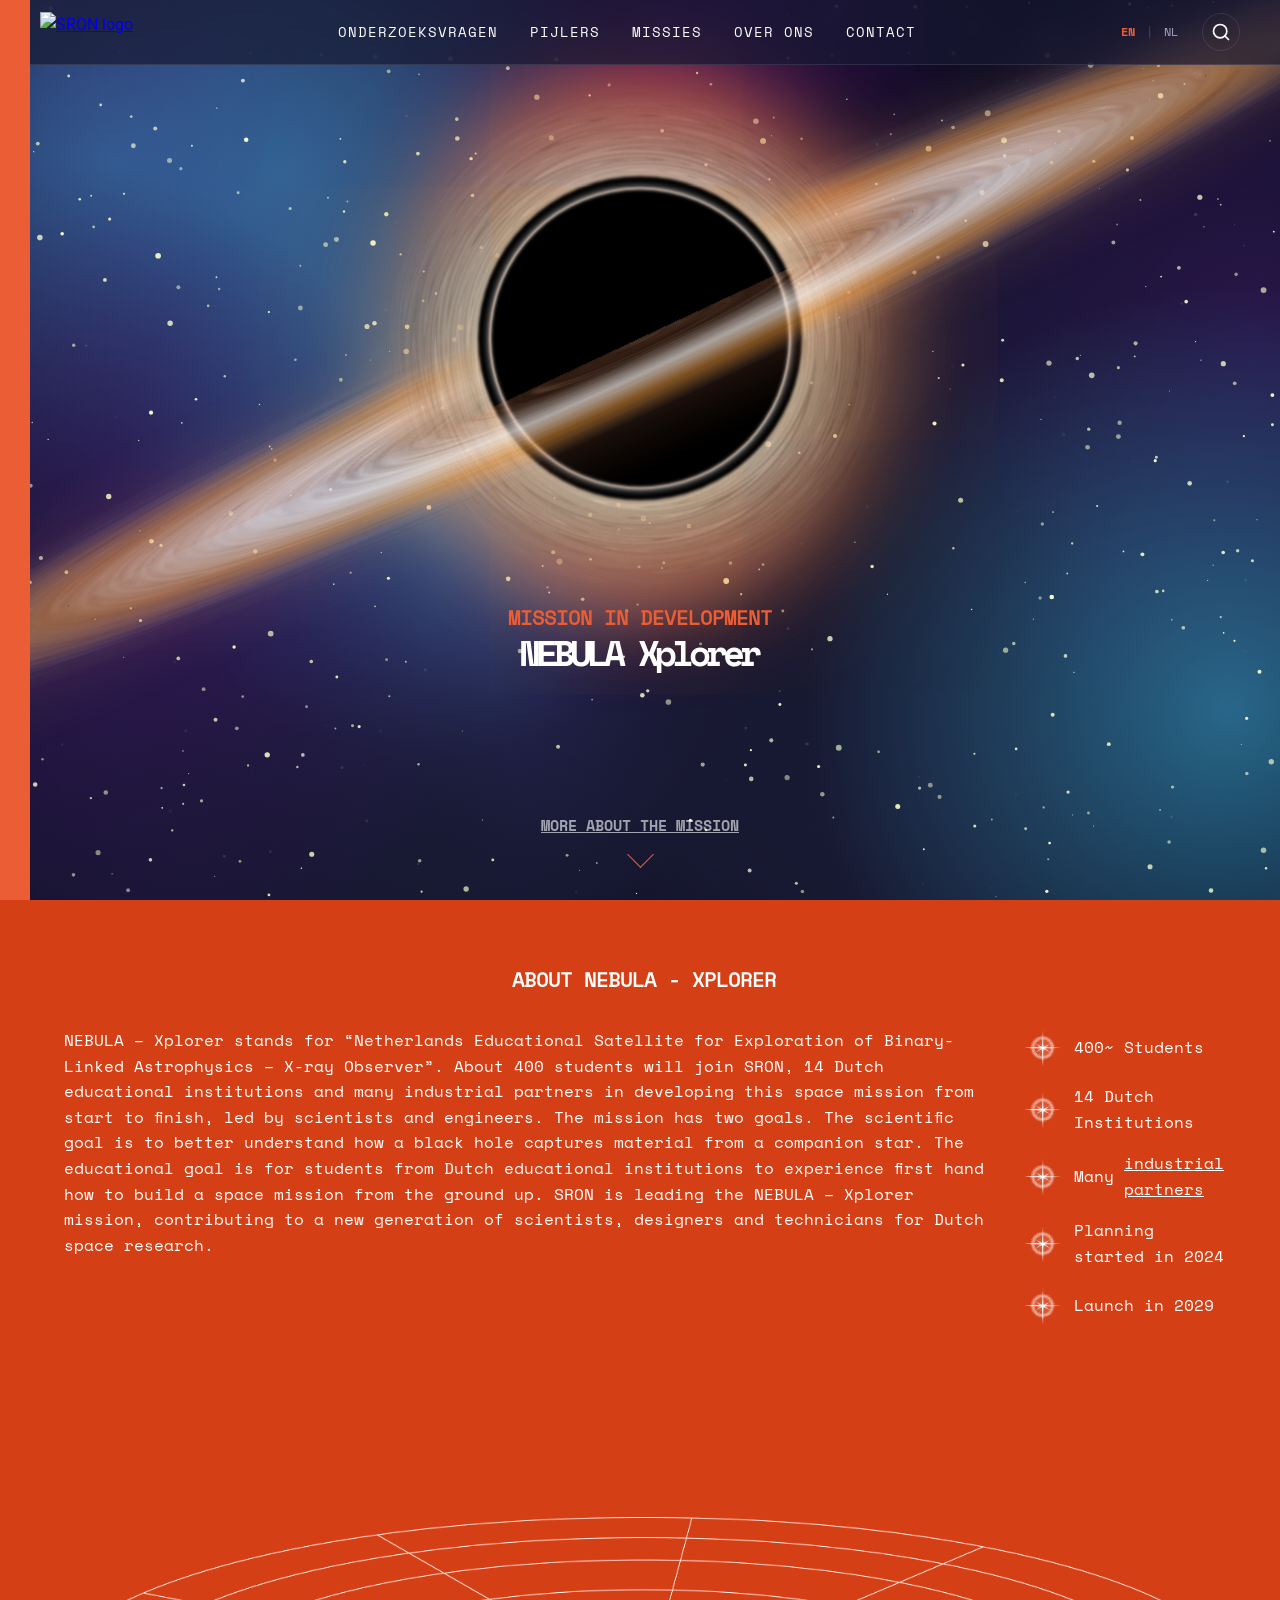
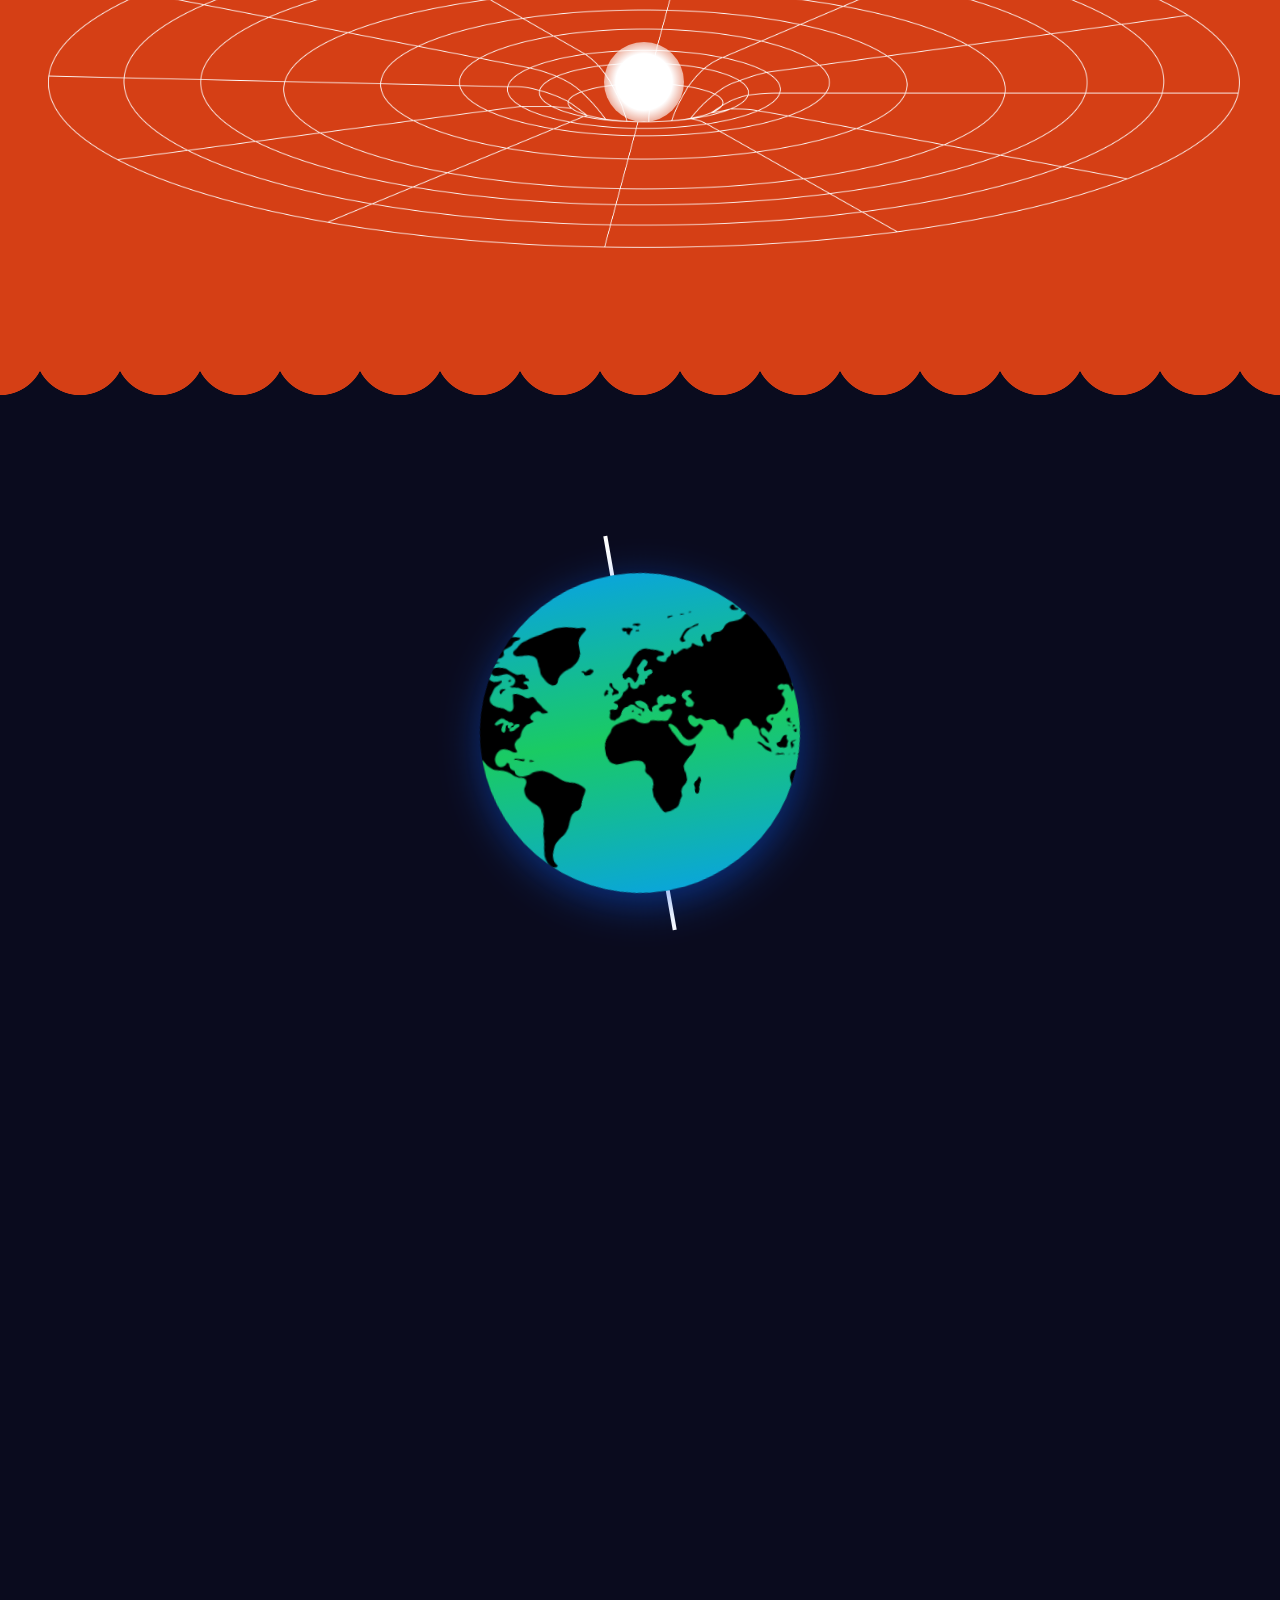
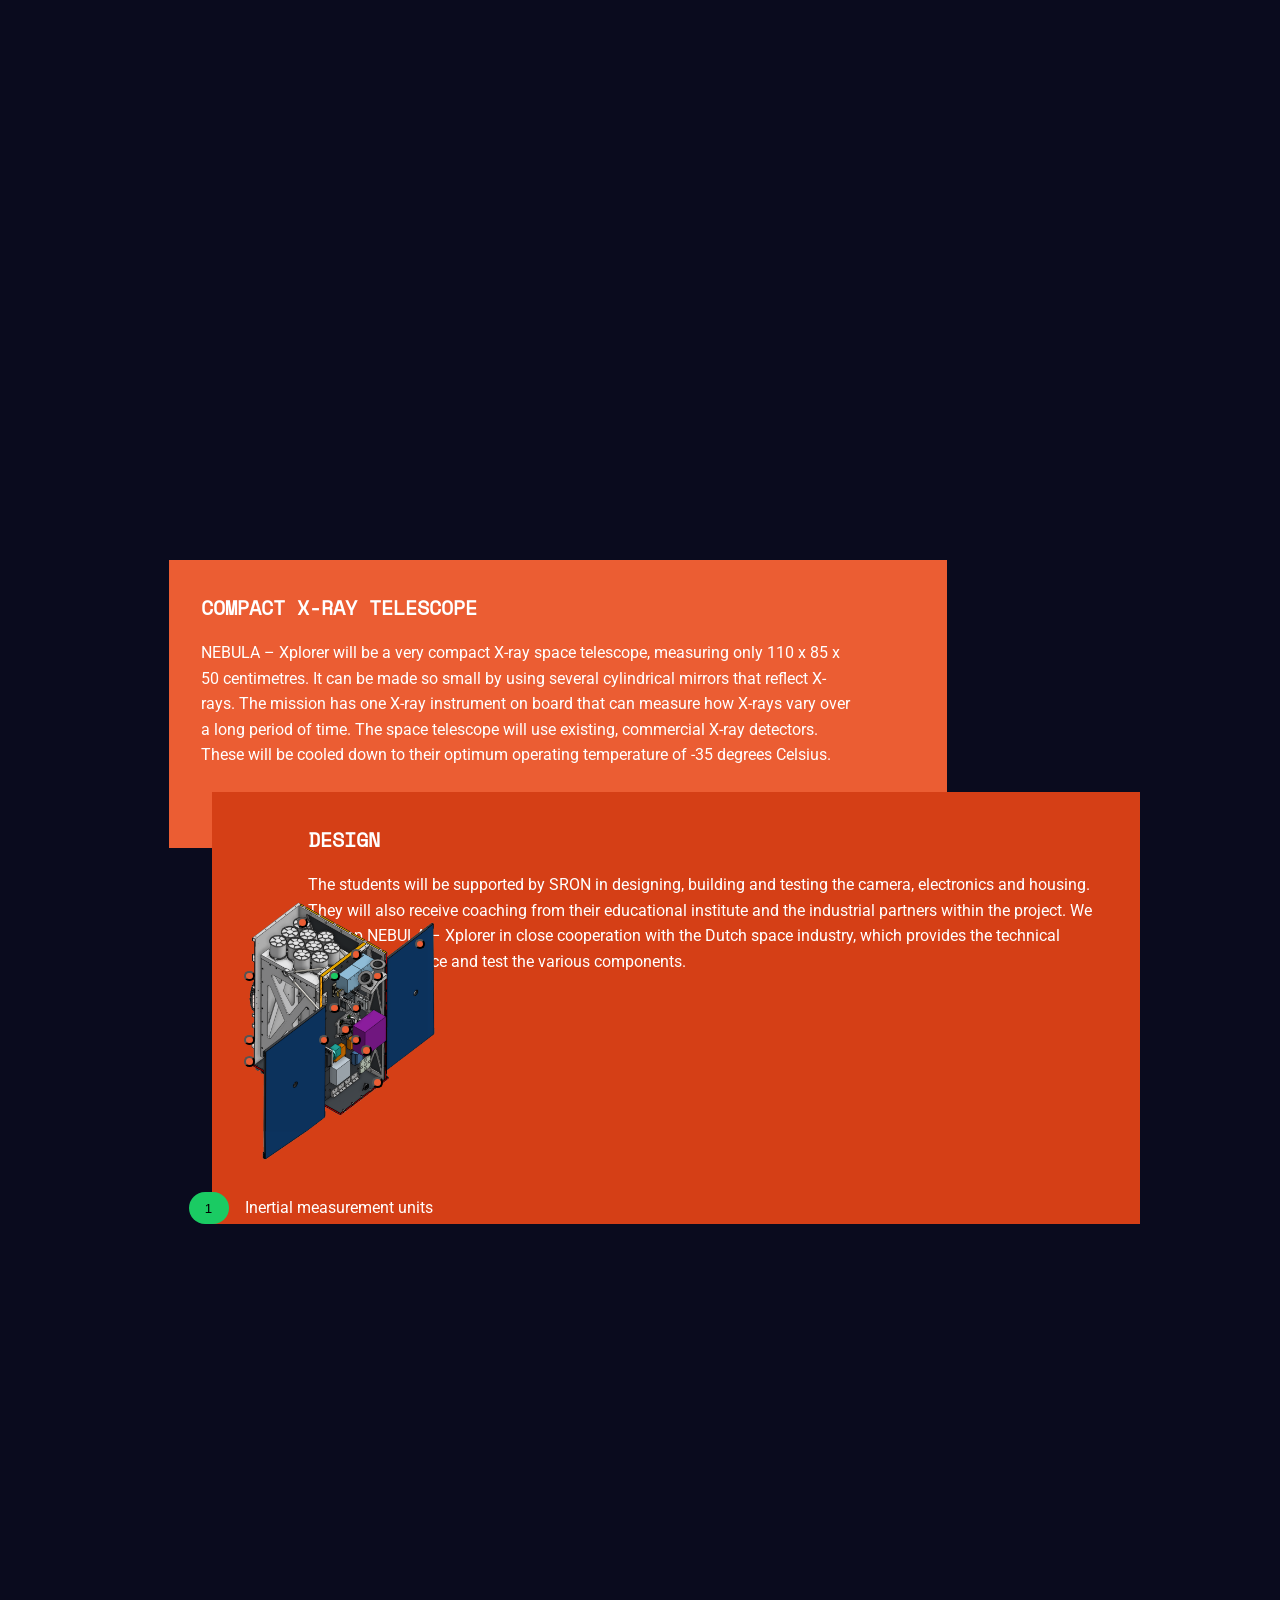
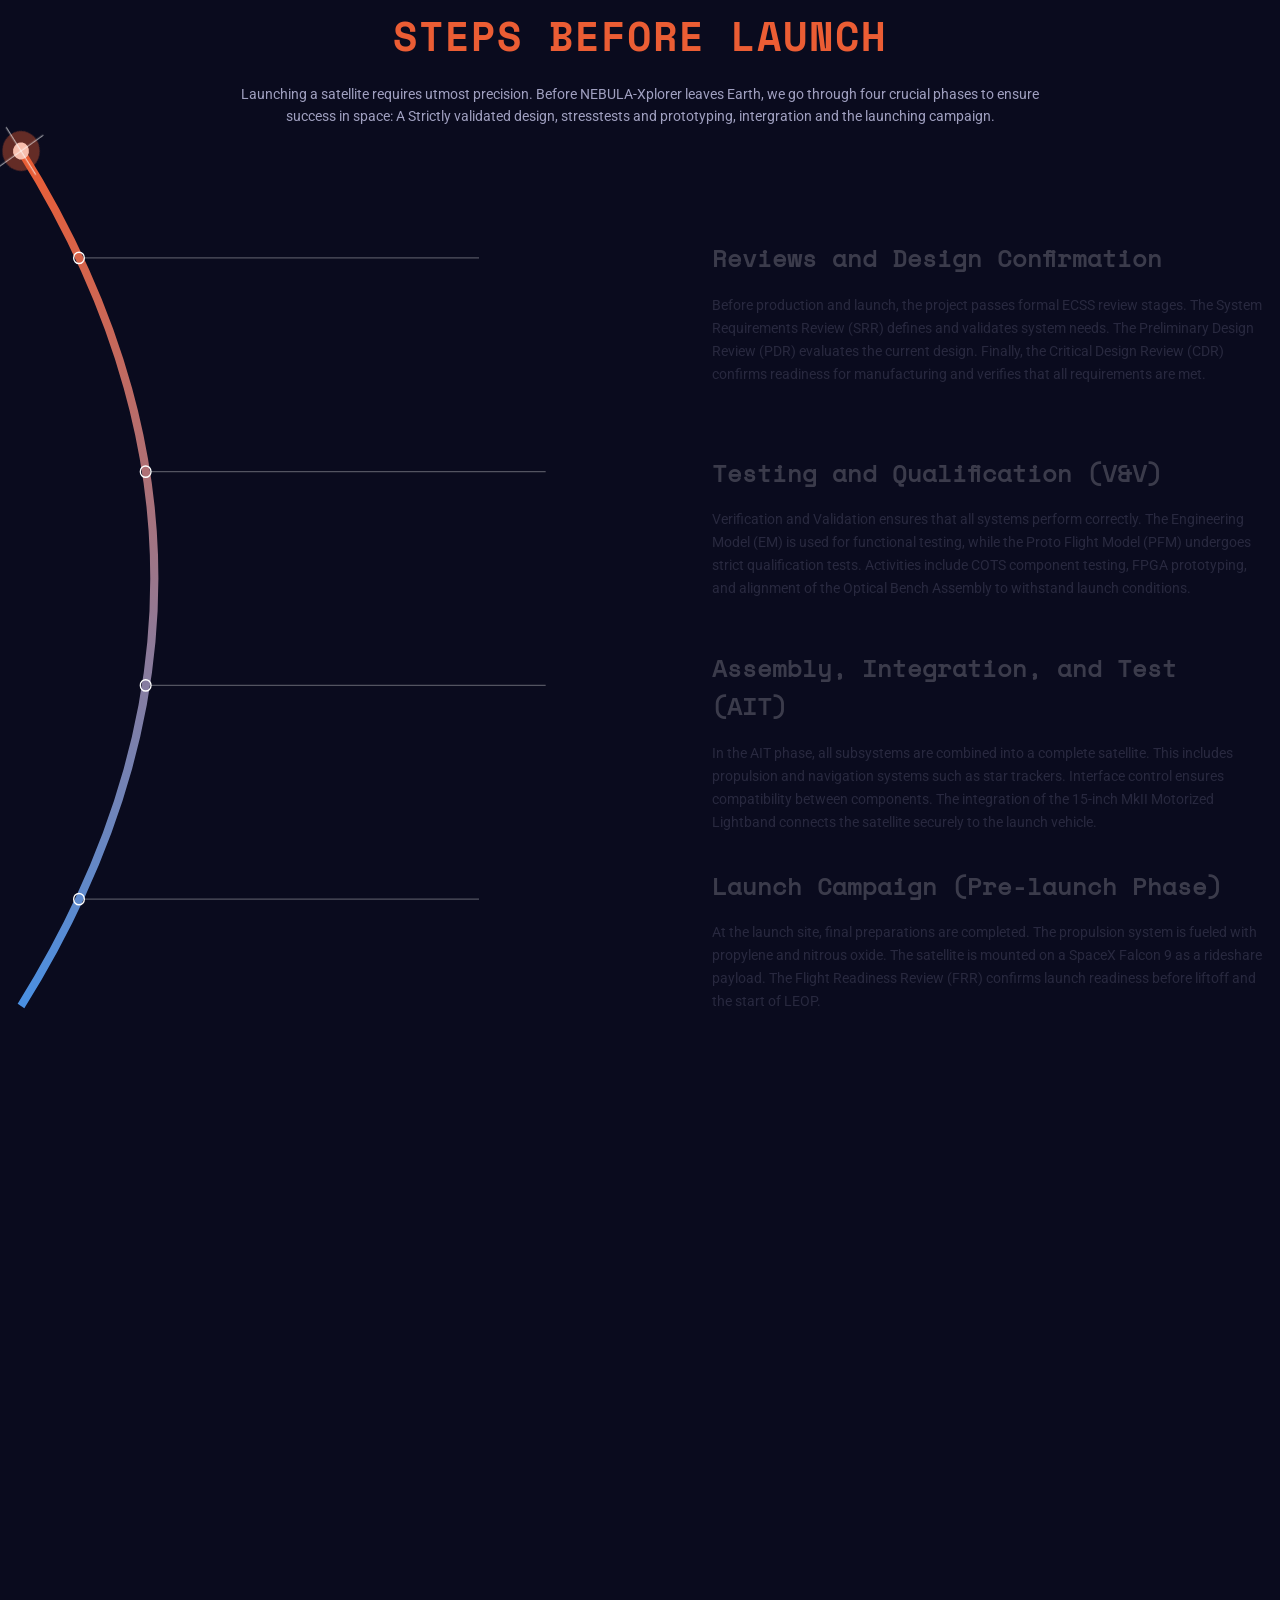
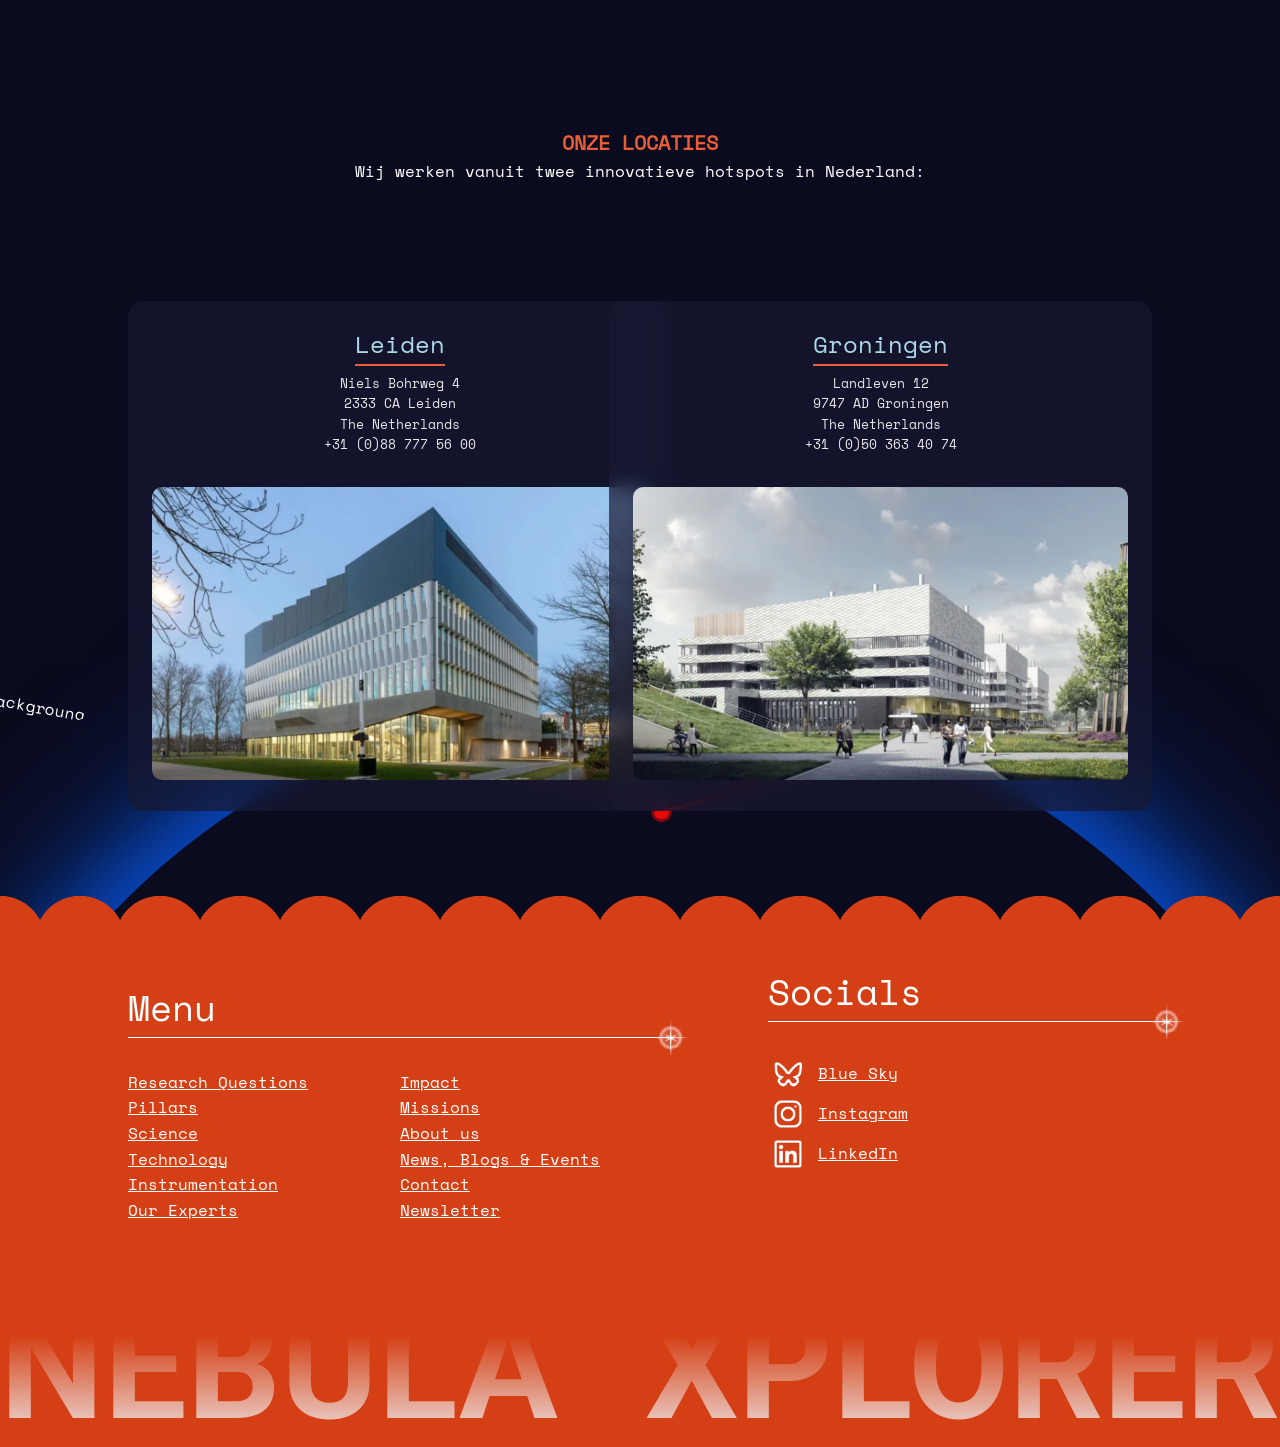
==== commit 0eb8426e: "links fixes" ====
--- a/index.html
+++ b/index.html
@@ -6,15 +6,9 @@
     <meta name="viewport" content="width=device-width, initial-scale=1.0">
     <title>Nebula Xplorer</title>
     <link rel="stylesheet" href="assets/css/styles.css">
-    <link rel="stylesheet" href="assets/css/index.css">
-    <link rel="stylesheet" href="assets/css/blackhole.css">
-    <link rel="stylesheet" href="assets/css/locaties.css">
-    <link rel="stylesheet" href="assets/css/intro.css">
-    <link rel="stylesheet" href="assets/css/footer.css">
-    <script src="stars.js" defer></script>
-    <script src="nebula.js" defer></script>
     <link rel="stylesheet" href="assets/css/maja.css">
     <link rel="stylesheet" href="assets/css/steps.css">
+    <link rel="icon" type="image/x-icon" href="assets/img/favicon.png">
 </head>
 
 <body>
@@ -69,18 +63,18 @@
 
             <h2>About NEBULA - Xplorer</h2>
             <ul>
-                <li>400~ Studenten</li>
-                <li>14 Nederlandse onderwijsinstellingen</li>
-                <li>Vele <a href="#partners">andere industriële partners</a></li>
-                <li>Planning gestart in 2024</li>
-                <li>Lancering in 2029</li>
+                <li>400~ Students</li>
+                <li>14 Dutch Institutions</li>
+                <li>Many <a href="/team-page.html">industrial partners</a></li>
+                <li>Planning started in 2024</li>
+                <li>Launch in 2029</li>
             </ul>
             <div>
                 <p>NEBULA – Xplorer stands for “Netherlands Educational Satellite for Exploration of Binary-Linked Astrophysics – X-ray Observer”. About 400 students will join SRON, 14 Dutch educational institutions and many industrial partners in developing this space mission from start to finish, led by scientists and engineers. The mission has two goals. The scientific goal is to better understand how a black hole captures material from a companion star. The educational goal is for students from Dutch educational institutions to experience first hand how to build a space mission from the ground up. SRON is leading the NEBULA – Xplorer mission, contributing to a new generation of scientists, designers and technicians for Dutch space research.</p>
             </div>
 
            <div class="distortion-container">
-            <img id="distortion" src="./assets/img/Space-time-distortion.png">
+            <img id="distortion" src="./assets/img/Space-time-distortion.png" alt="a background of space and a grid being distorted by a black hole">
             <span id="distortionweight"></span>
         </div>
          </section>
@@ -88,7 +82,7 @@
 
         <!-- satellite -->
         <!-- <a href="https://www.vecteezy.com/free-png/world-map-transparent-background">World Map Transparent Background PNGs by Vecteezy</a> -->
-        <section id="satellite-rotation" >
+        <section id="satellite-rotation" class="stars" >
             <div id="earth-container">
 
                 <div id="earth">
@@ -116,7 +110,7 @@
 
             </div>
 
-            <section id="satellite-steps" style="--stn: --satellite-steps-section">
+            <section id="satellite-steps" style="--stn: --satellite-steps-section" >
                 <div id="satellite-step-container">
                     <article class="satellite-step0">
                         <div class="text">
@@ -242,9 +236,7 @@
         <section class="steps-outer-container">
             <div class="steps-header">
                 <h2>STEPS BEFORE LAUNCH</h2>
-                <p class="steps-intro-text">Lorem ipsum dolor sit amet, consectetur adipiscing elit, sed do eiusmod
-                    tempor incididunt ut labore et dolore magna aliqua. Ut enim ad minim veniam, quis nostrud
-                    exercitation ullamco laboris nisi ut aliquip ex ea commodo consequat.</p>
+                <p class="steps-intro-text">Launching a satellite requires utmost precision. Before NEBULA-Xplorer leaves Earth, we go through four crucial phases to ensure success in space: A Strictly validated design, stresstests and prototyping, intergration and the launching campaign.</p>
             </div>
 
             <div class="steps-sticky-wrapper">
@@ -343,6 +335,9 @@
 
         <!-- partnership/team -->
         <section id="locatiesSRON">
+            <div>
+                
+            </div>
             <div id="locatie-titel">
                 <h2>Onze Locaties</h2>
                 <p>Wij werken vanuit twee innovatieve hotspots in Nederland:</p>
@@ -359,7 +354,7 @@
                             <p>+31 (0)88 777 56 00</p>
                         </div>
                     </div>
-                    <img src="./assets/img/SRON-Leiden.png" alt="SRON Leiden">
+                    <img src="./assets/img/SRON-Leiden.png" alt="SRON locatie Leiden">
                 </a>
         
             </div>
@@ -376,7 +371,7 @@
                             <p>+31 (0)50 363 40 74</p>
                         </div>
                     </div>
-                    <img src="./assets/img/SRON-Groningen.png" alt="SRON Groningen">
+                    <img src="./assets/img/SRON-Groningen.png" alt="SRON locatie Groningen">
                 </a>
         
         
@@ -387,18 +382,16 @@
                 <div class="earth-glow"></div>
         
                 <div class="connection-lines">
-                    <svg viewBox="0 0 100 100" preserveAspectRatio="none">
-                        <path d="M 22,5 C 25,6 35,7 50.5,7.5" class="line-path line-leiden"></path>
-                        <path d="M 78,5 C 75,6 65,7 51.5,8.5" class="line-path line-groningen"></path>
-        
-                        <g class="location-marker">
-                            <circle cx="50.5" cy="7.5" r="0.7" class="pulse-circle"></circle>
-                            <circle cx="50.5" cy="7.5" r="0.5" fill="#eb0808"></circle>
-        
-                            <circle cx="51.5" cy="8.5" r="0.7" class="pulse-circle"></circle>
-                            <circle cx="51.5" cy="8.5" r="0.5" fill="#eb0808"></circle>
-                        </g>
-                    </svg>
+                    <svg viewBox="0 0 100 100" preserveAspectRatio="none" style="overflow: visible;">
+                    <path d="M 22,-7 C 25,-2 35,5 50.5,7.5" class="line-path line-leiden"></path>
+                    <path d="M 78,-7 C 75,-2 65,5 51.5,8.5" class="line-path line-groningen"></path>
+                    <g class="location-marker">
+                        <circle cx="50.5" cy="7.5" r="0.7" class="pulse-circle"></circle>
+                        <circle cx="50.5" cy="7.5" r="0.5" fill="#eb0808"></circle>
+                        <circle cx="51.5" cy="8.5" r="0.7" class="pulse-circle"></circle>
+                        <circle cx="51.5" cy="8.5" r="0.5" fill="#eb0808"></circle>
+                    </g>
+                </svg>
                 </div>
             </div>
         </section>
@@ -408,13 +401,11 @@
 
     <div id="footer-placeholder"></div>
 
-
-
-
     <script type="module" src="https://ajax.googleapis.com/ajax/libs/model-viewer/4.2.0/model-viewer.min.js"></script>
-
-    <script src="index.js"></script>
-    <script src="steps.js"></script>
+    <script src="assets/js/stars.js"></script>
+    <script src="assets/js/nebula.js"></script>
+    <script src="assets/js/index.js"></script>
+    <script src="assets/js/steps.js"></script>
 </body>
 
 </html>
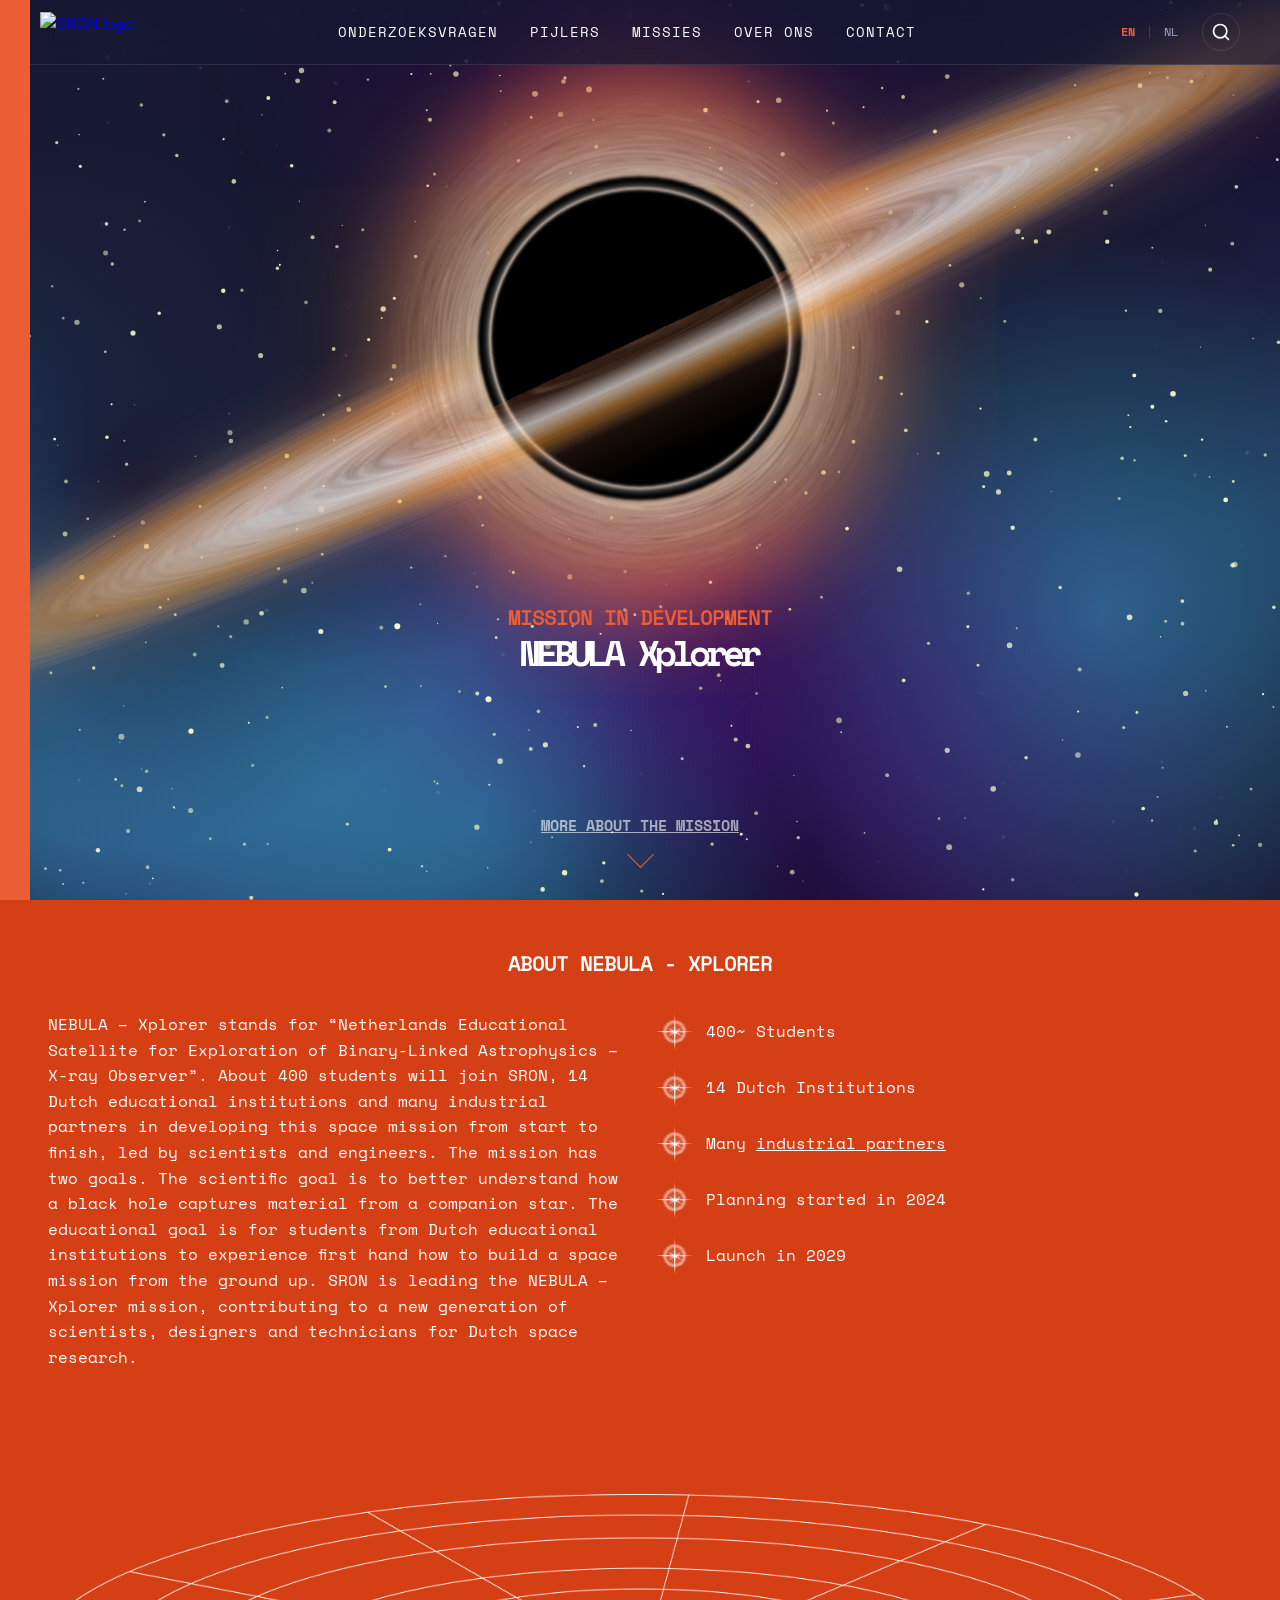
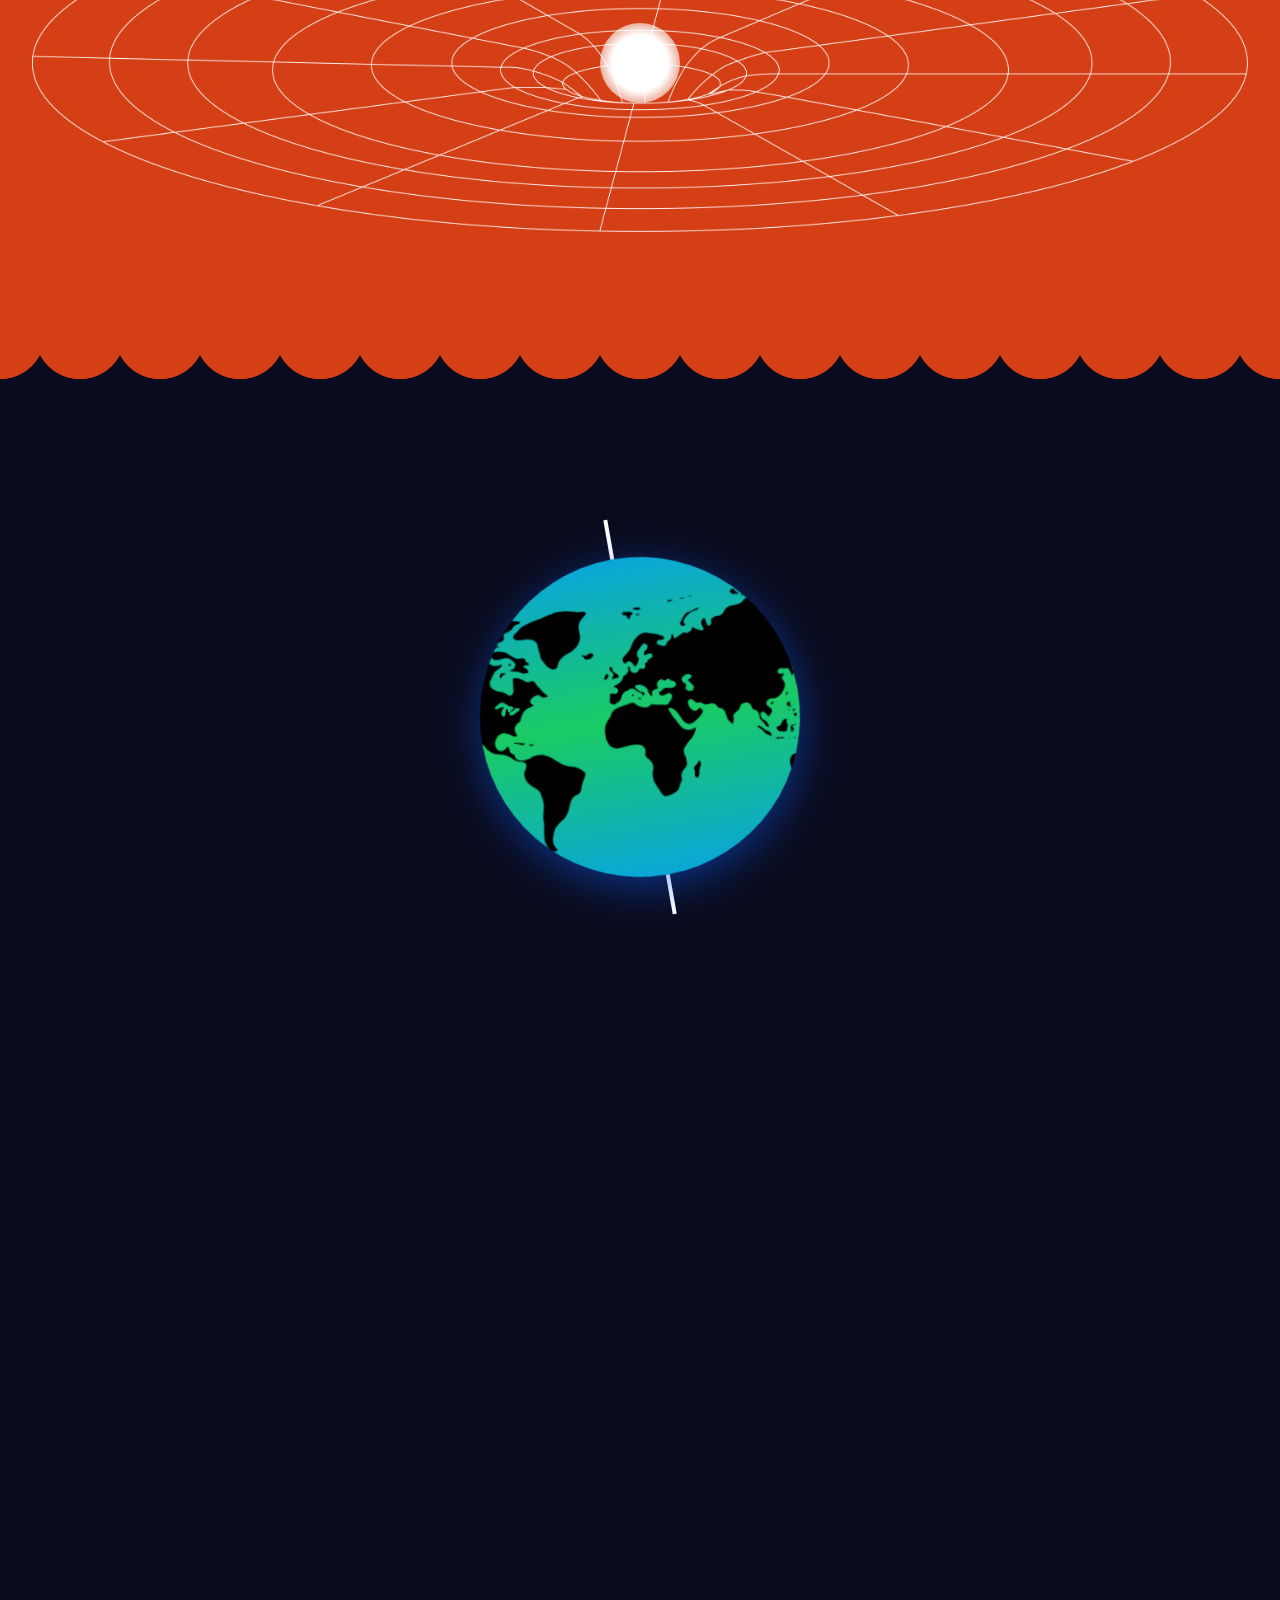
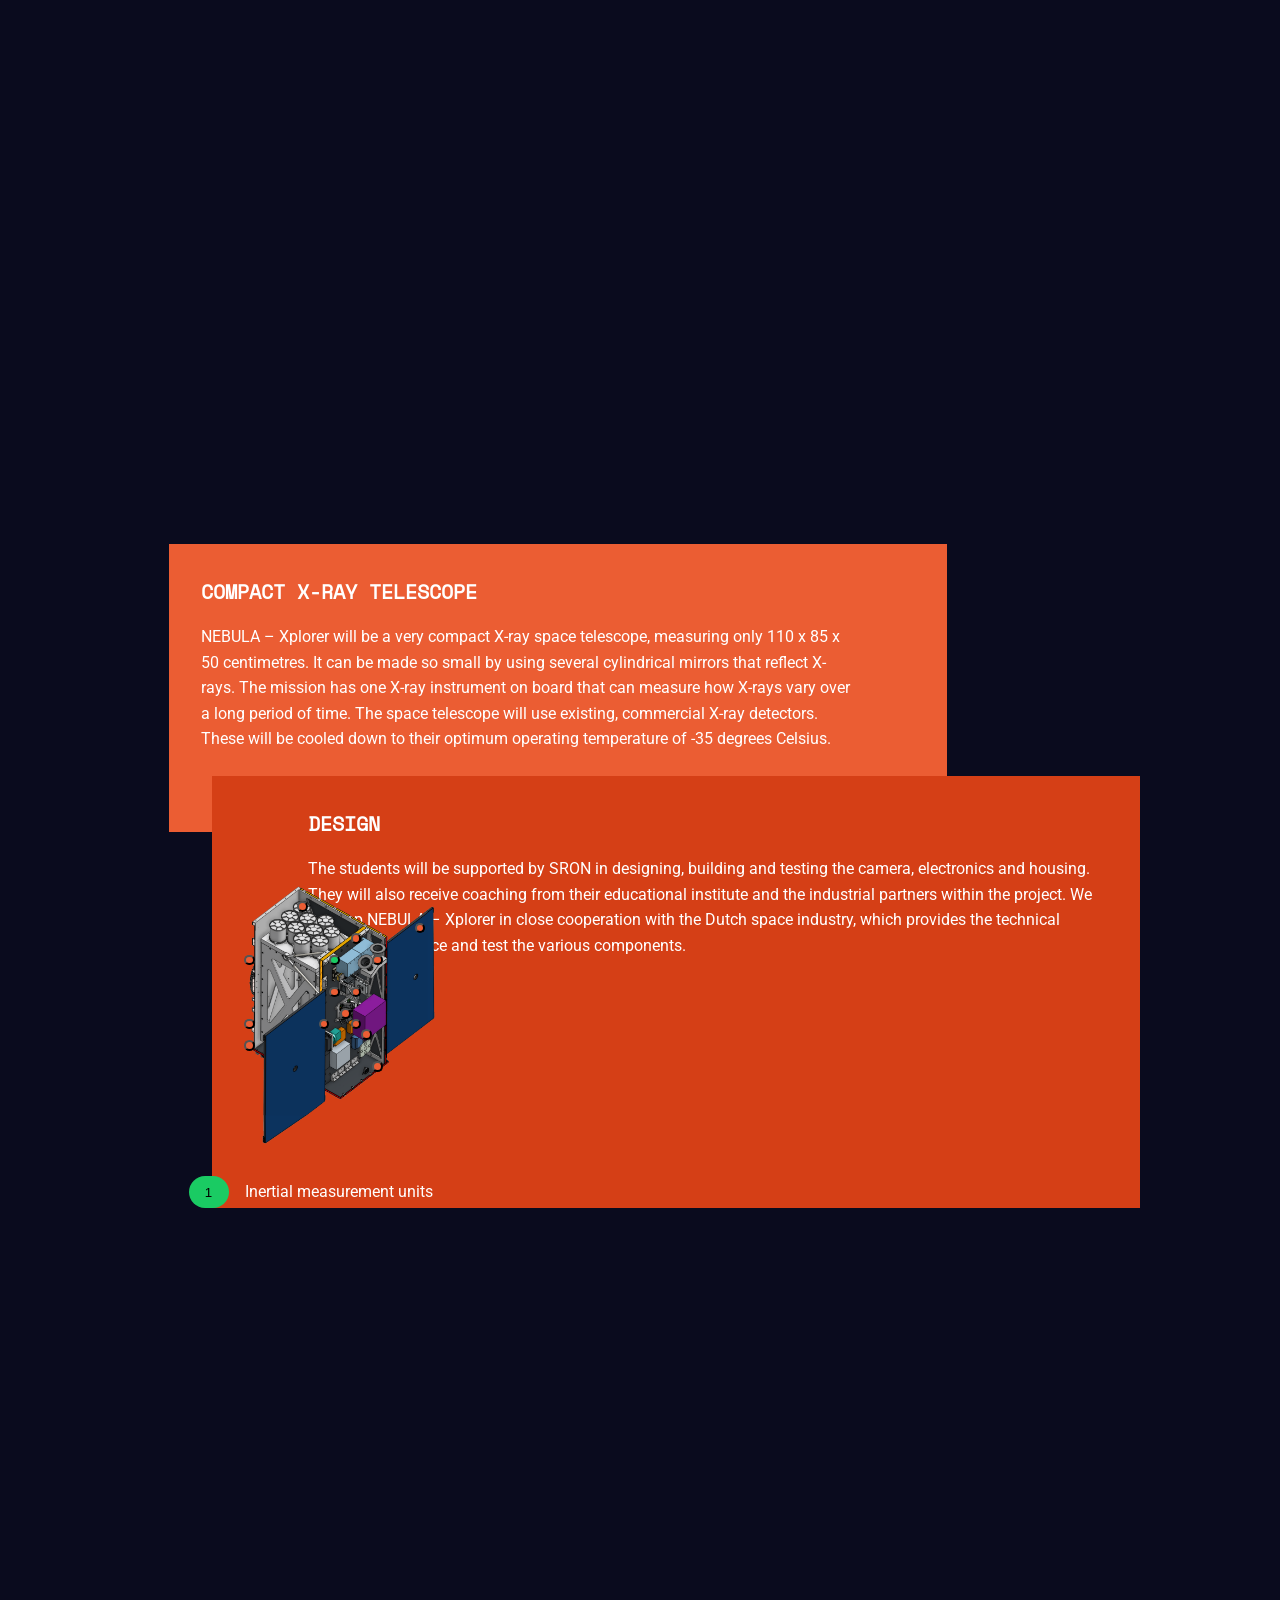
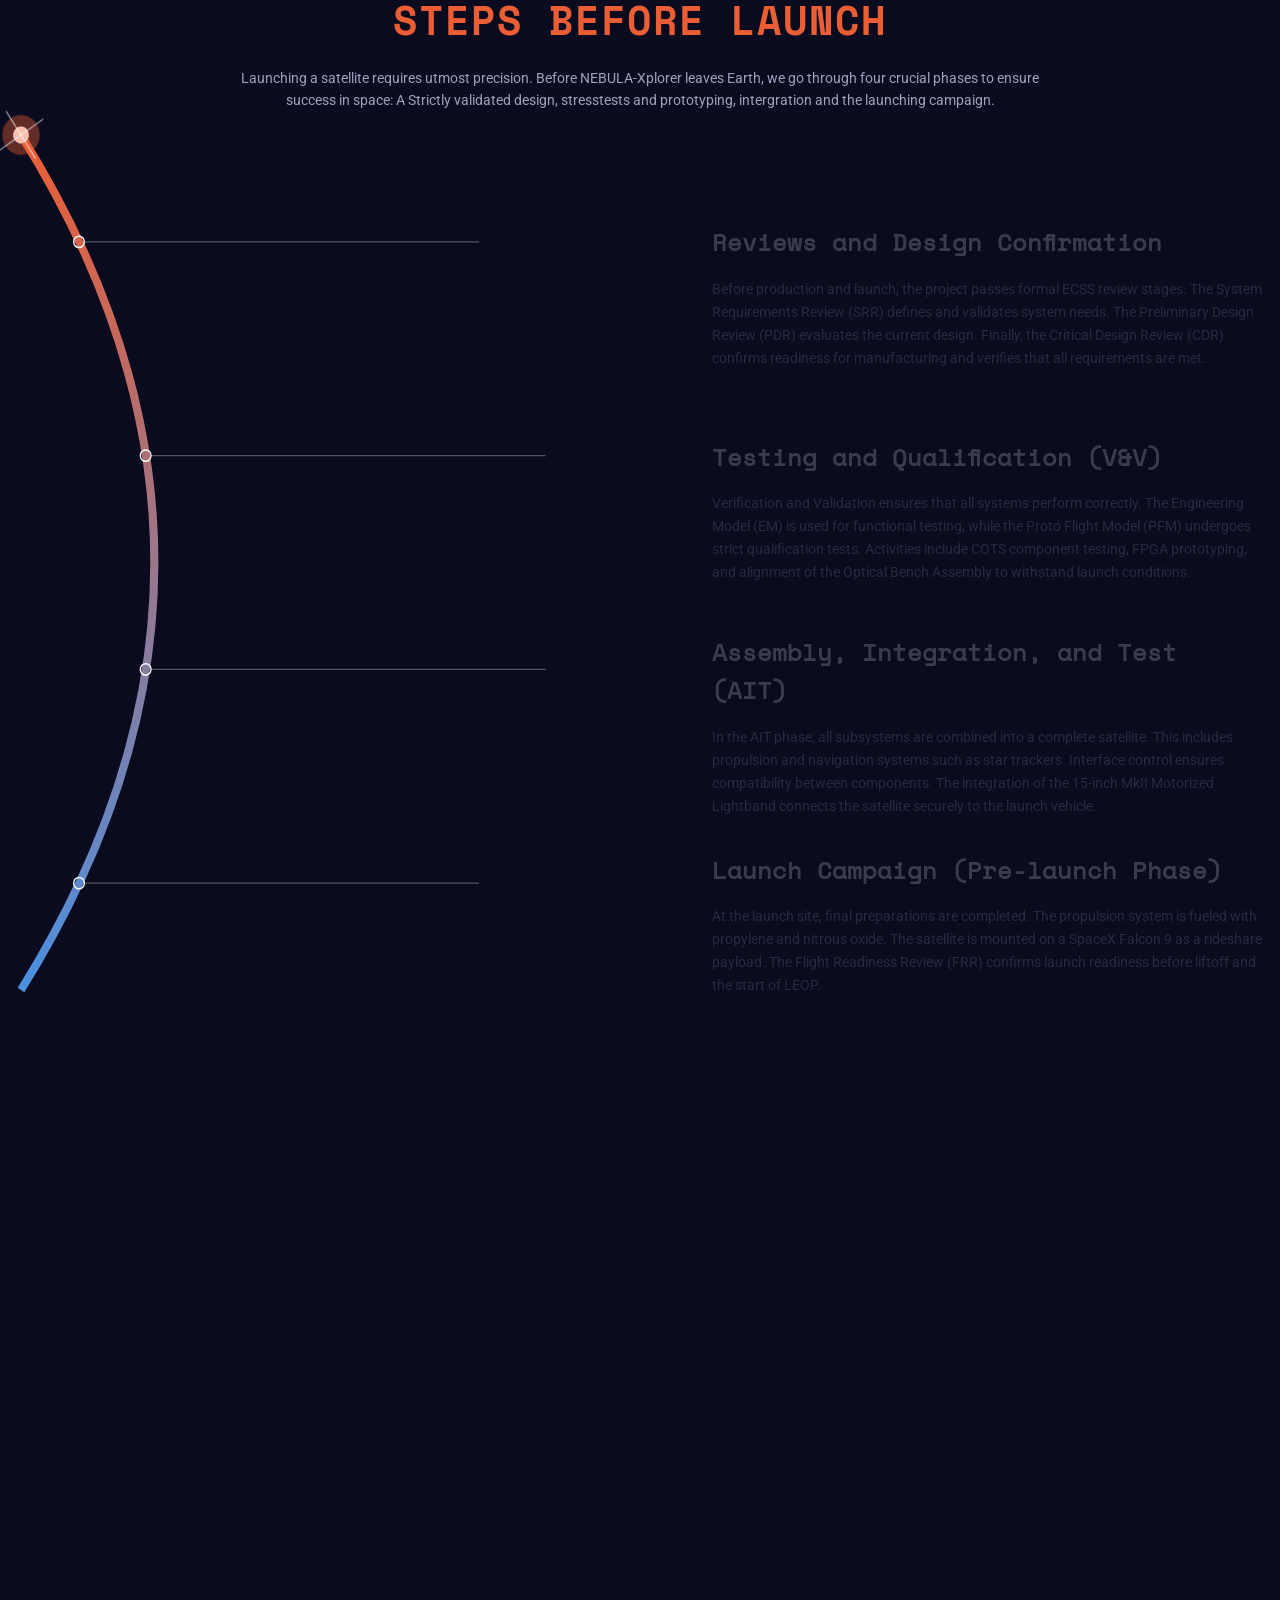
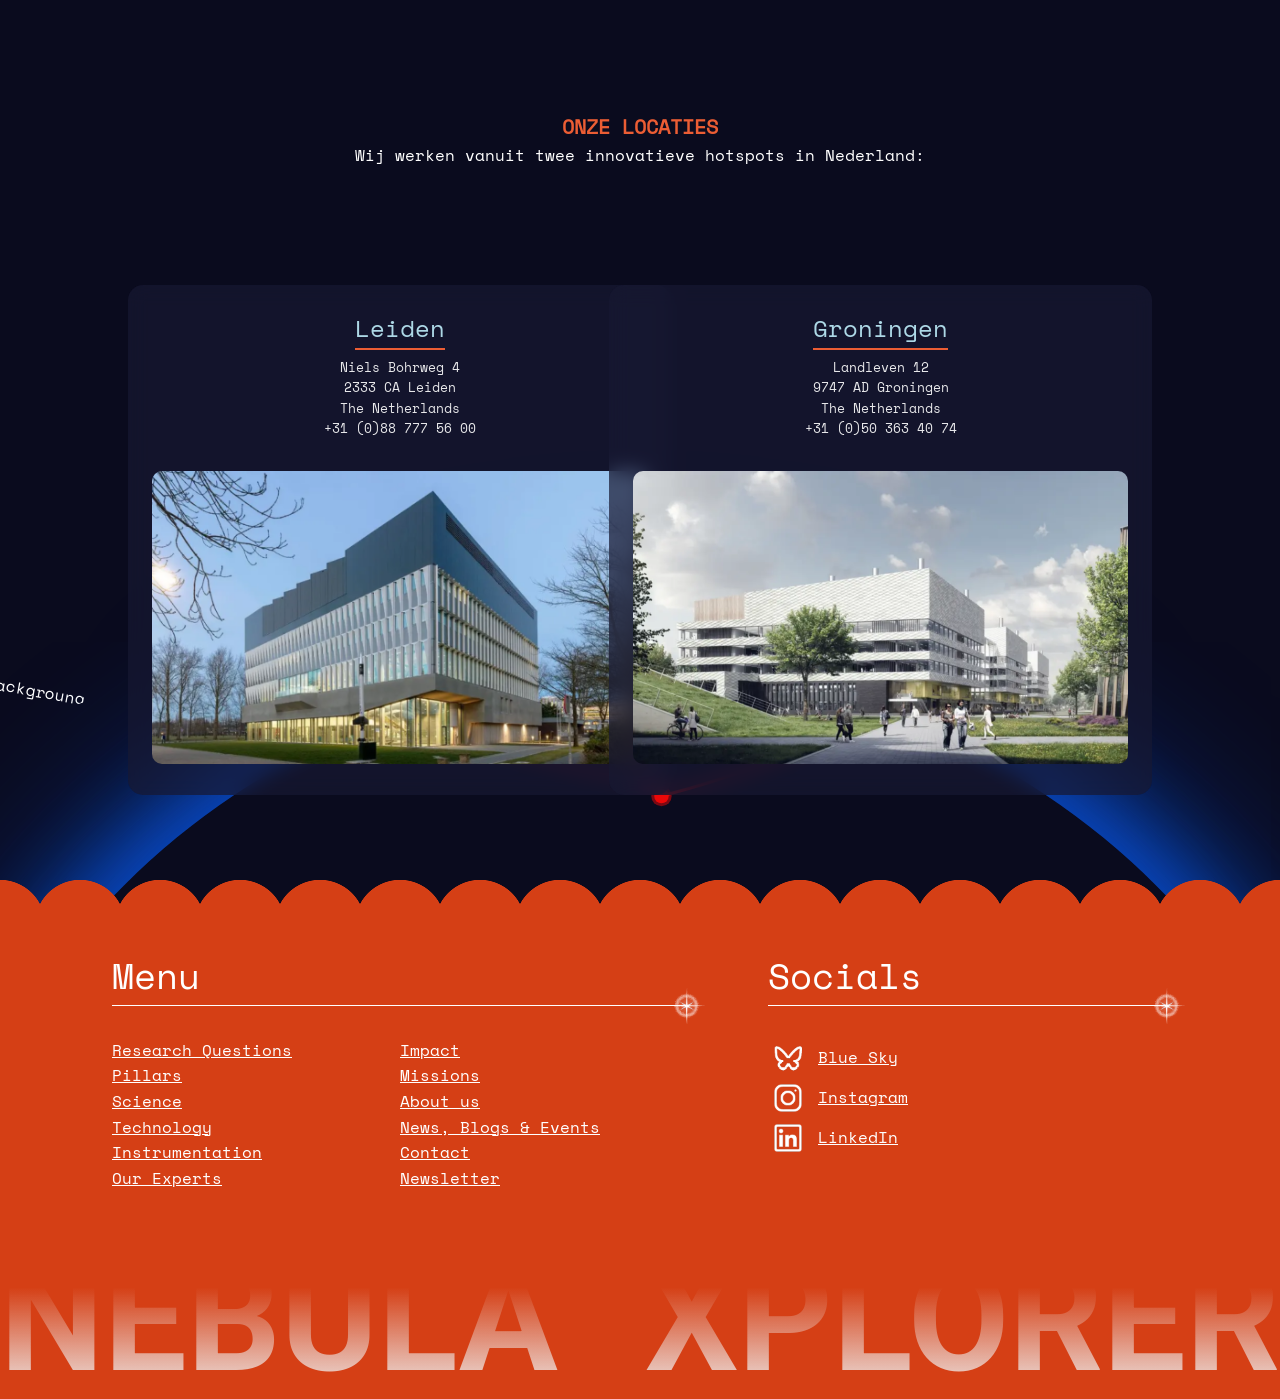
==== commit f7a8e47b: "Merge branch 'main' into satellite-explanation-i" ====
--- a/index.html
+++ b/index.html
@@ -65,7 +65,7 @@
             <ul>
                 <li>400~ Students</li>
                 <li>14 Dutch Institutions</li>
-                <li>Many <a href="/team-page.html">industrial partners</a></li>
+                <li>Many <a href="#partners">industrial partners</a></li>
                 <li>Planning started in 2024</li>
                 <li>Launch in 2029</li>
             </ul>
@@ -82,7 +82,7 @@
 
         <!-- satellite -->
         <!-- <a href="https://www.vecteezy.com/free-png/world-map-transparent-background">World Map Transparent Background PNGs by Vecteezy</a> -->
-        <section id="satellite-rotation" class="stars" >
+        <section id="satellite-rotation" >
             <div id="earth-container">
 
                 <div id="earth">
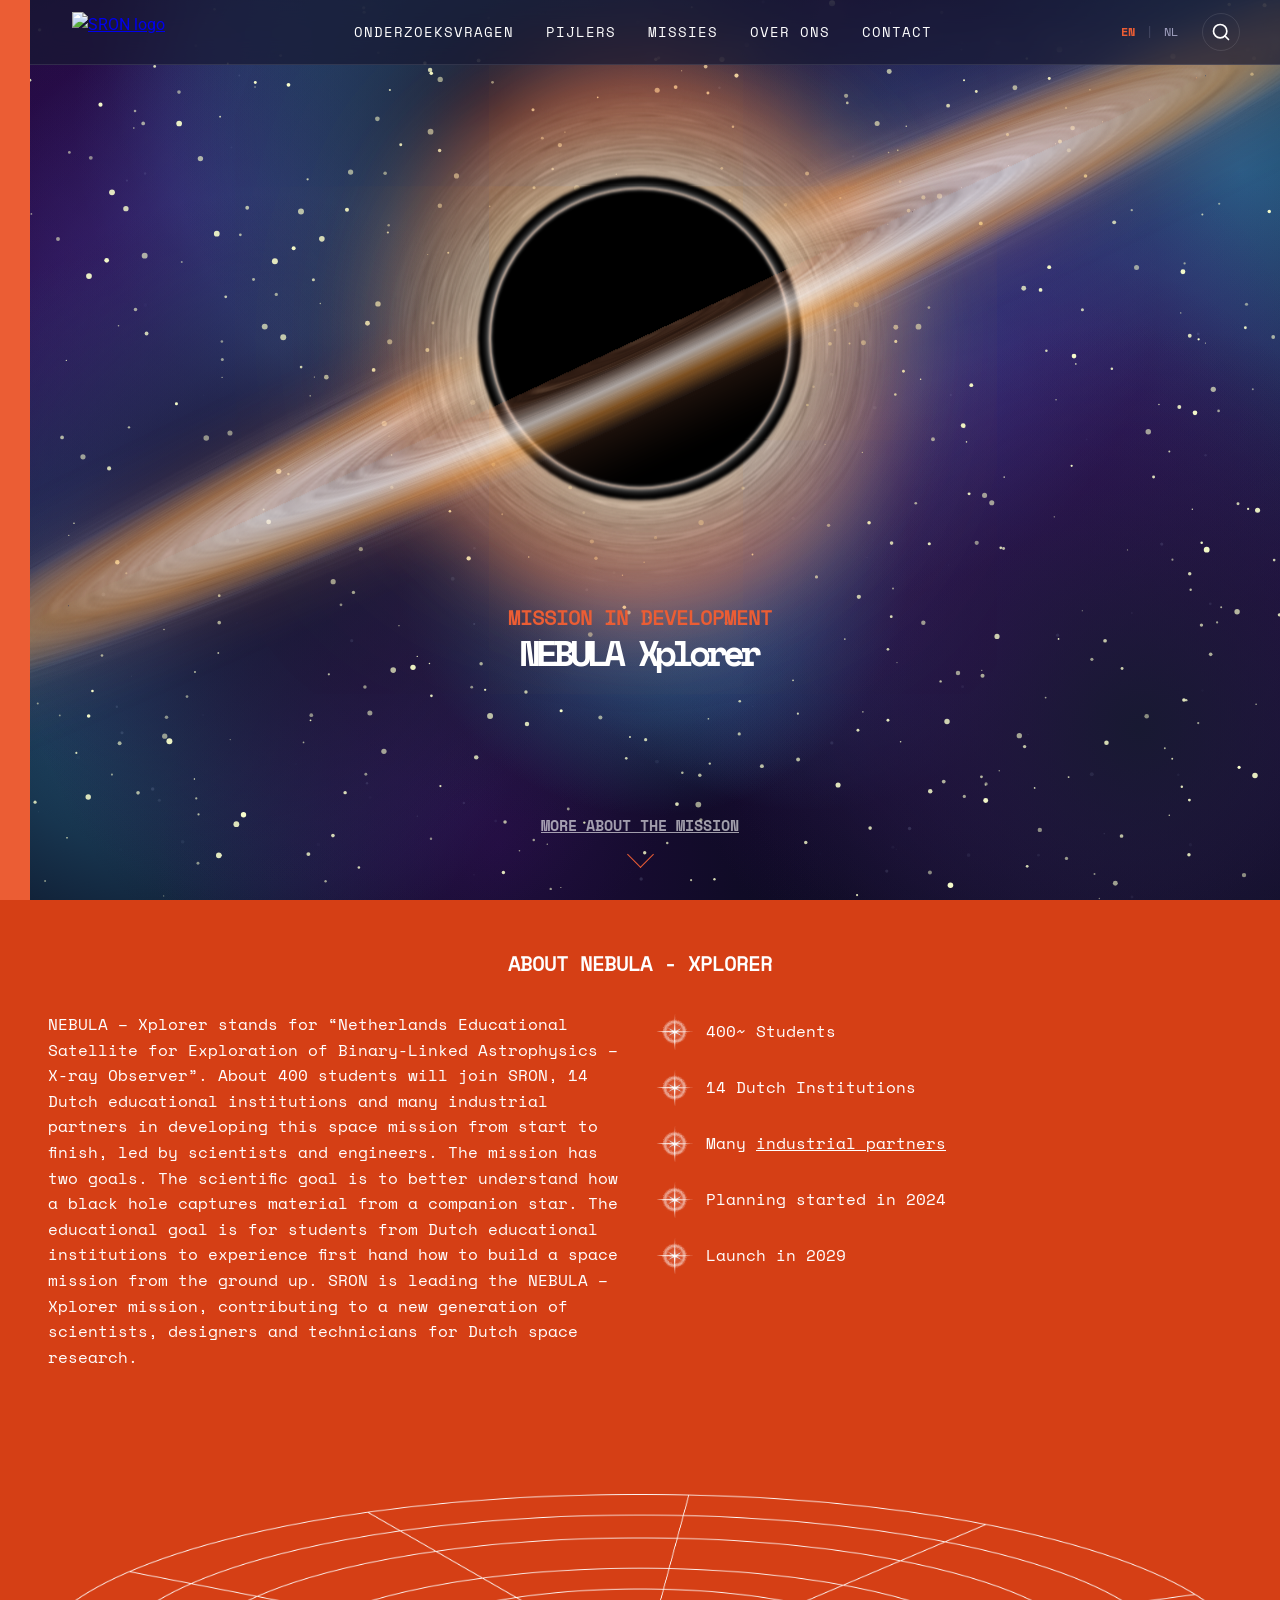
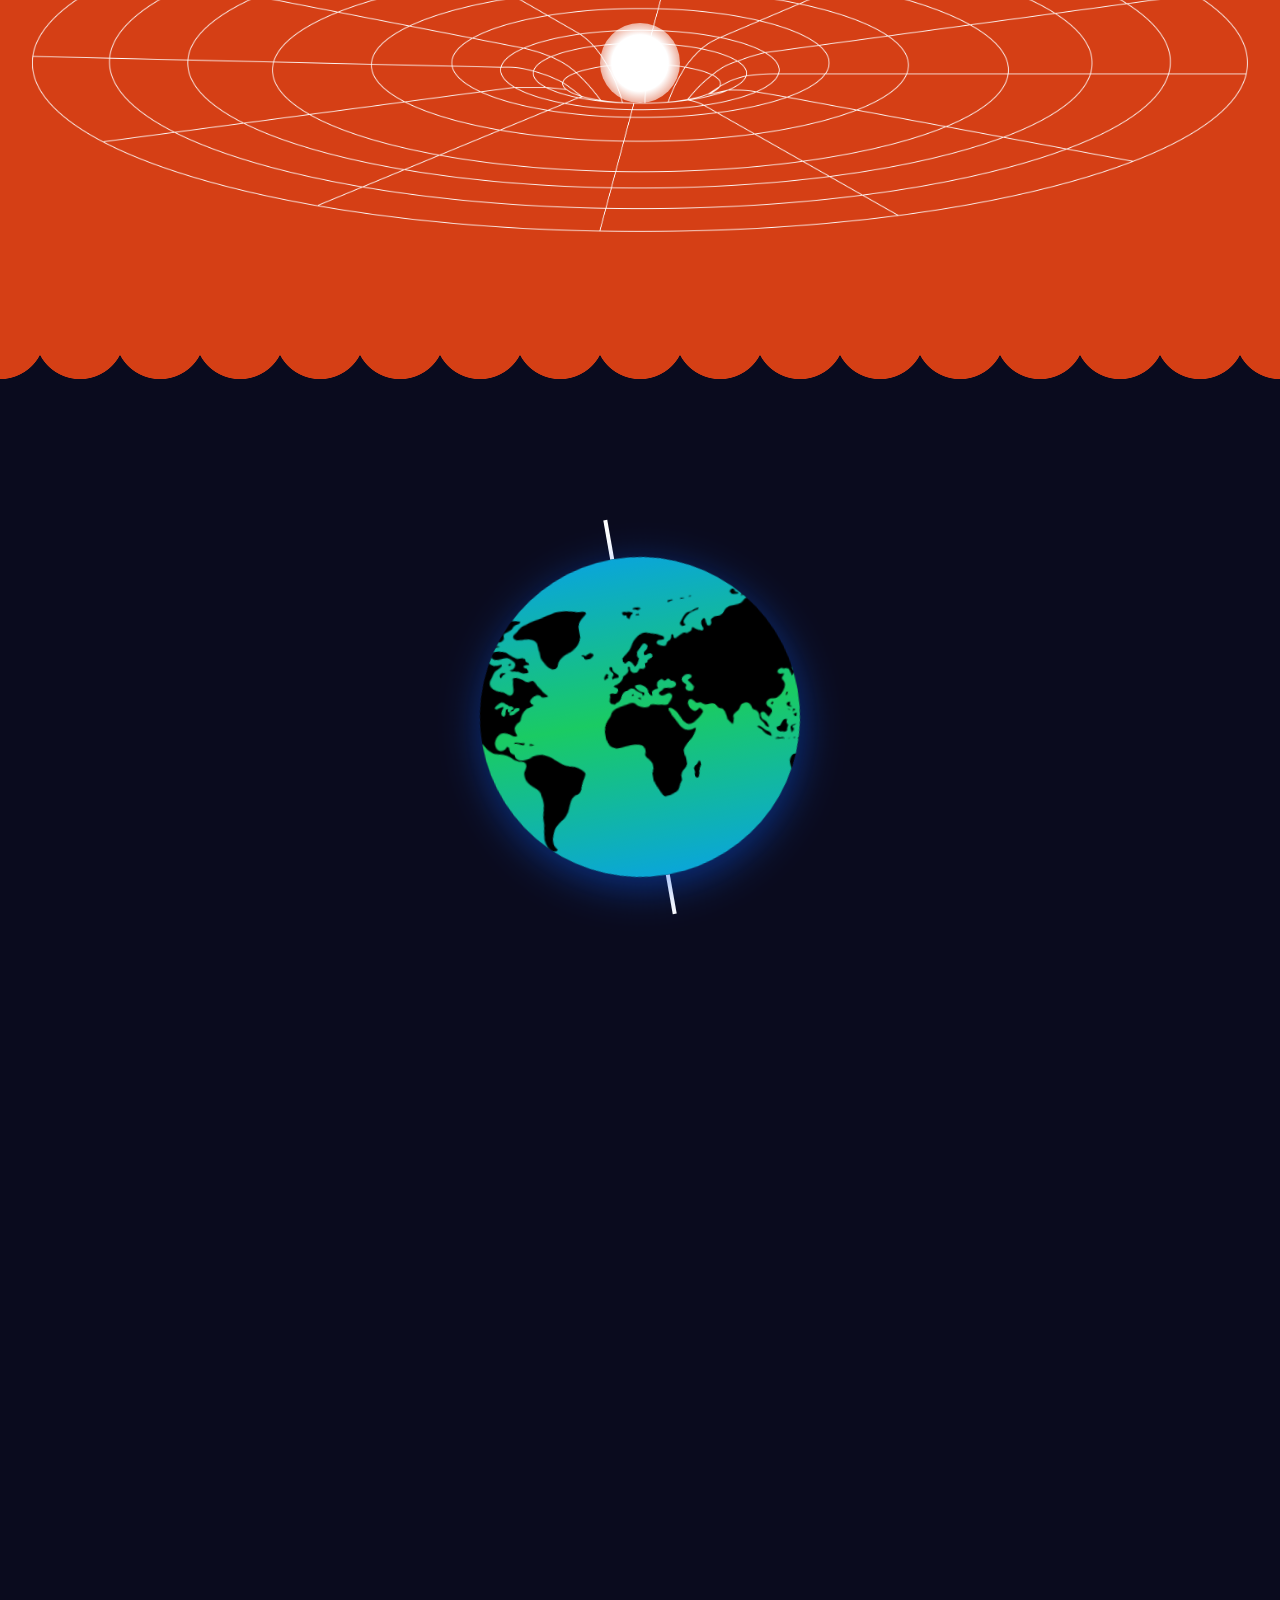
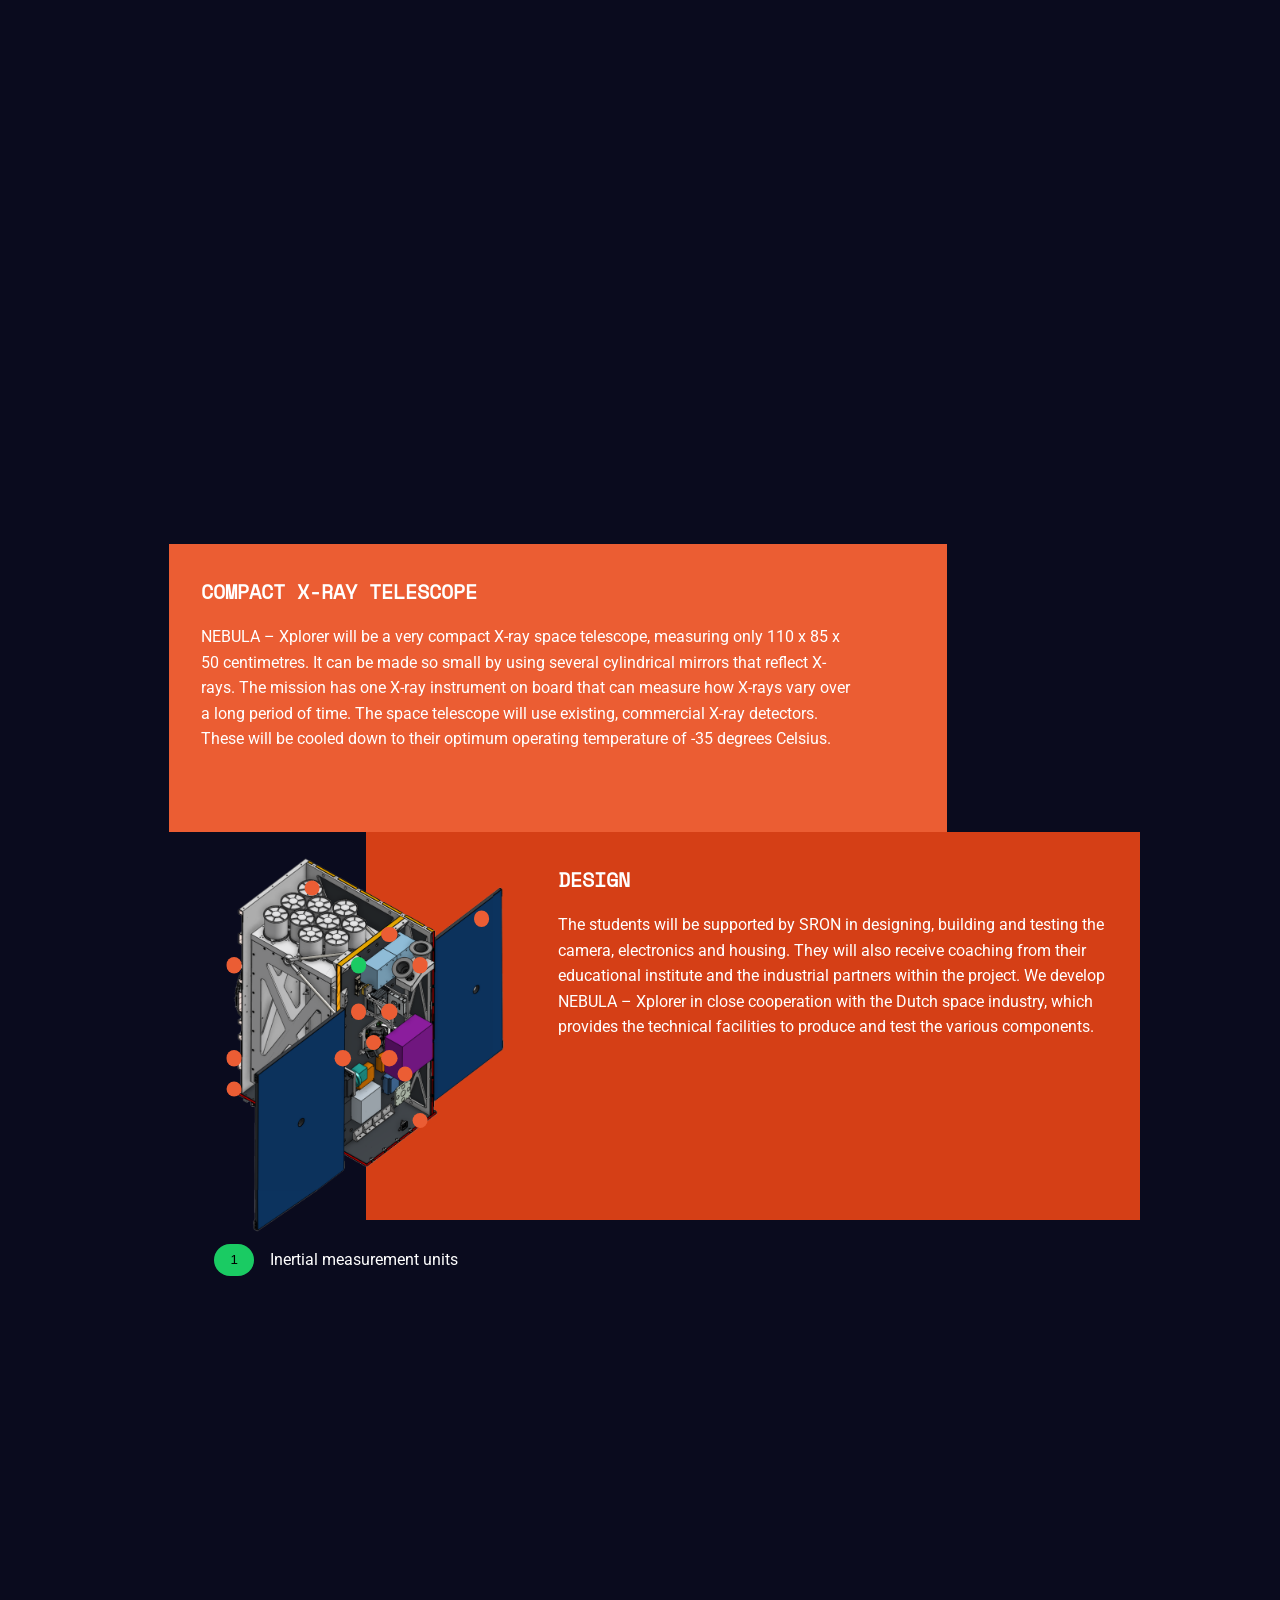
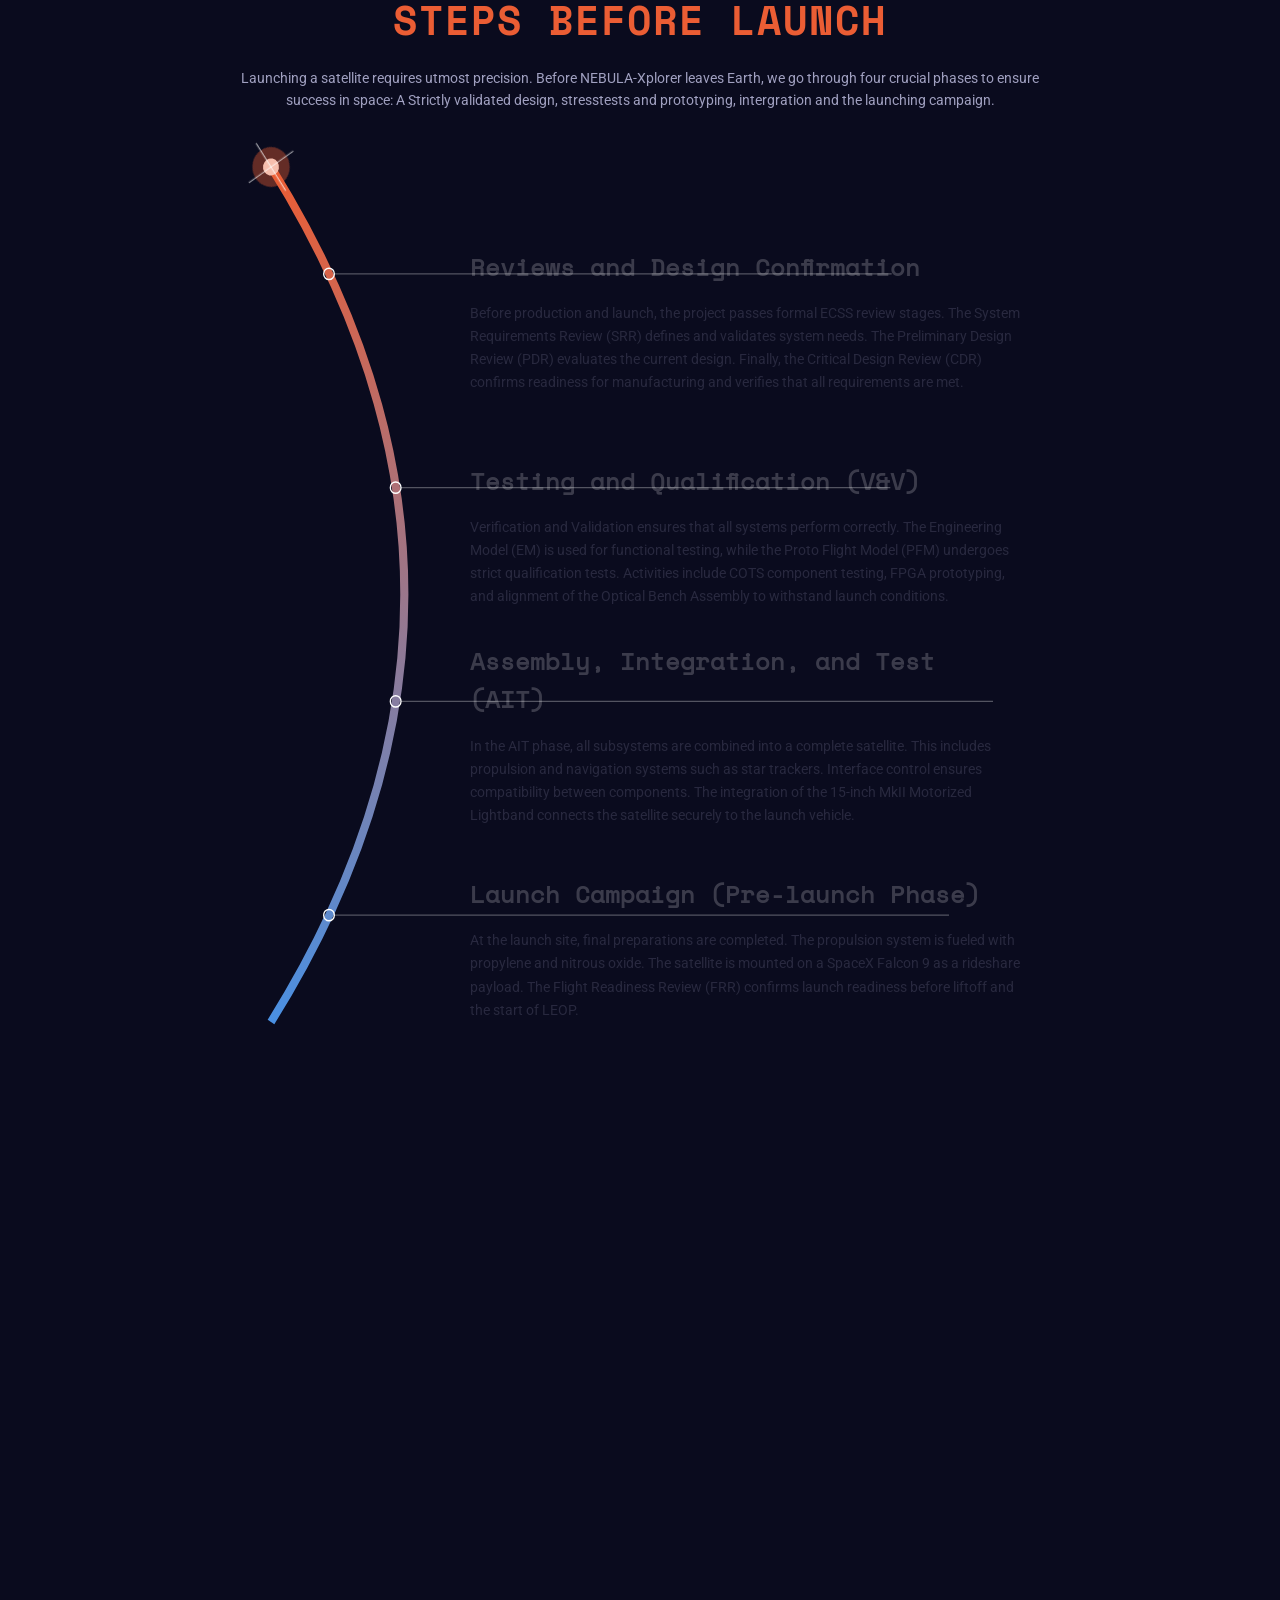
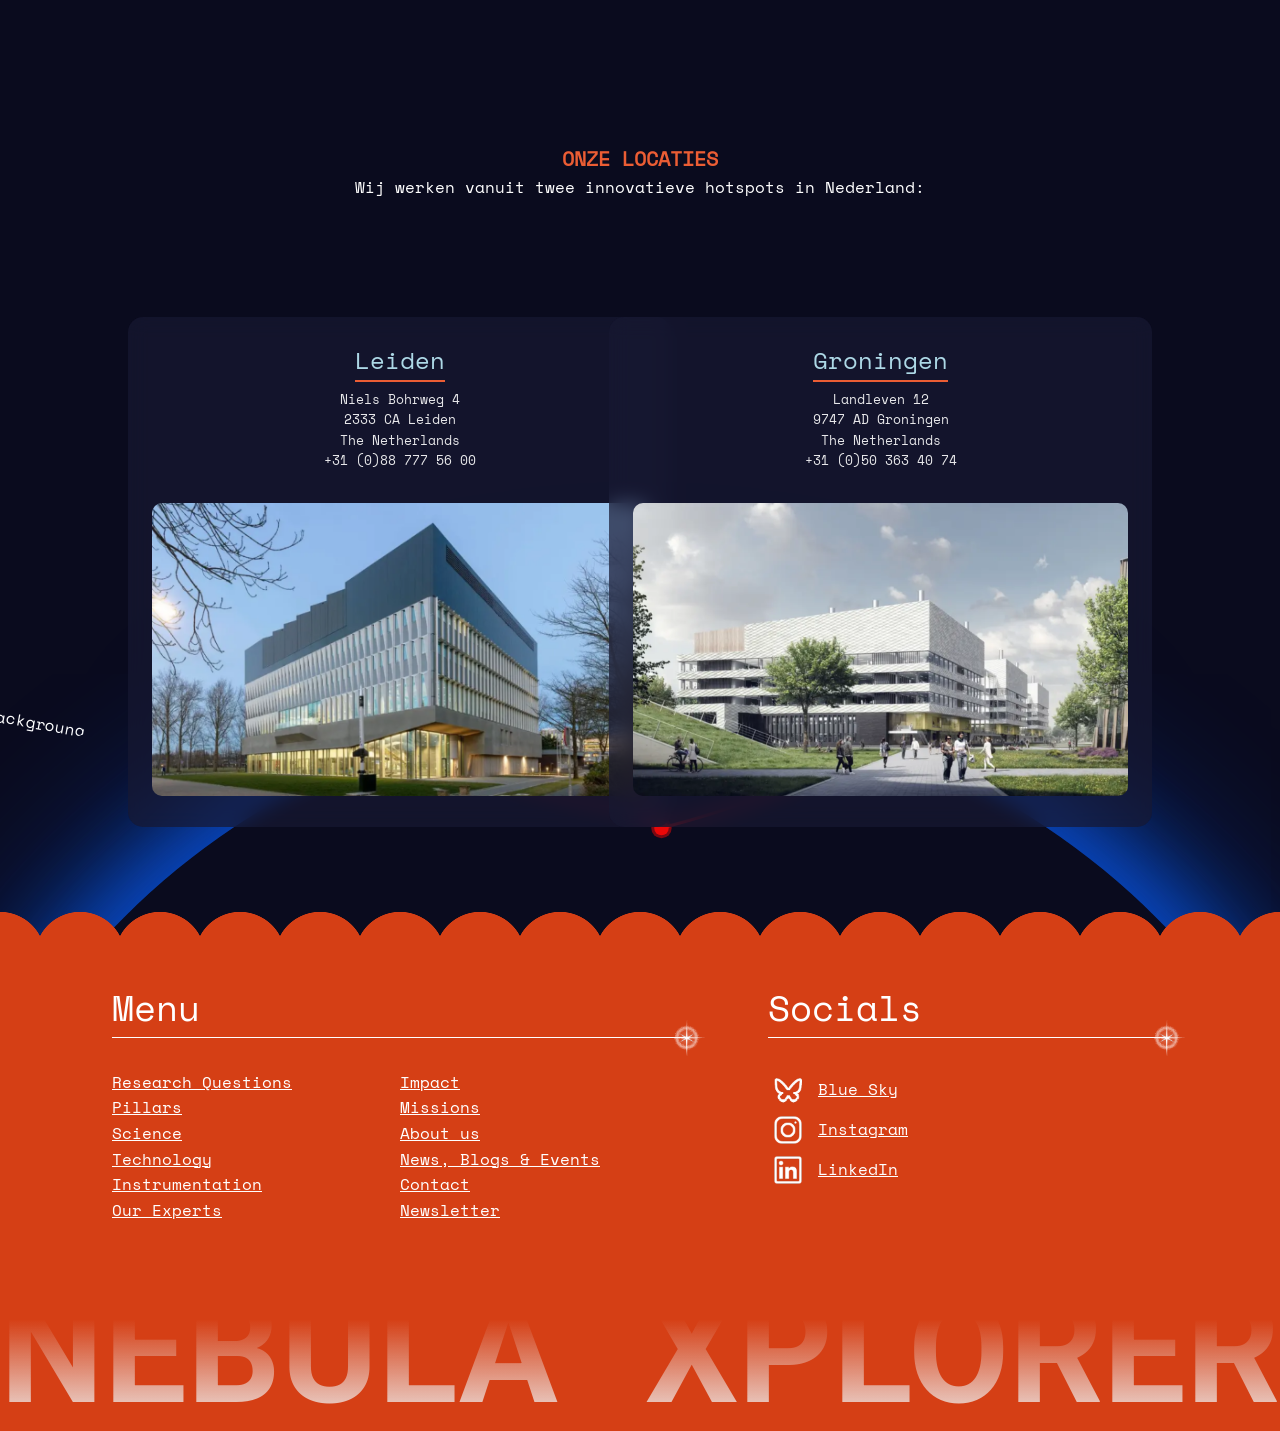
==== commit 4c95bee8: "steps + nav bar done" ====
--- a/index.html
+++ b/index.html
@@ -259,22 +259,22 @@
                         <!-- static nodes and connecting lines -->
                         <g class="path-node" transform="translate(43.5, 75)">
                             <circle r="4" fill="transparent" stroke="white" stroke-width="1" />
-                            <line x1="4" y1="0" x2="300" y2="0" stroke="rgba(255,255,255,0.3)" stroke-width="1" />
+                            <line x1="4" y1="0" x2="422" y2="0" stroke="rgba(255,255,255,0.3)" stroke-width="1" />
                         </g>
 
                         <g class="path-node" transform="translate(93.5, 225)">
                             <circle r="4" fill="transparent" stroke="white" stroke-width="1" />
-                            <line x1="4" y1="0" x2="300" y2="0" stroke="rgba(255,255,255,0.3)" stroke-width="1" />
+                            <line x1="4" y1="0" x2="371" y2="0" stroke="rgba(255,255,255,0.3)" stroke-width="1" />
                         </g>
 
                         <g class="path-node" transform="translate(93.5, 375)">
                             <circle r="4" fill="transparent" stroke="white" stroke-width="1" />
-                            <line x1="4" y1="0" x2="300" y2="0" stroke="rgba(255,255,255,0.3)" stroke-width="1" />
+                            <line x1="4" y1="0" x2="448" y2="0" stroke="rgba(255,255,255,0.3)" stroke-width="1" />
                         </g>
 
                         <g class="path-node" transform="translate(43.5, 525)">
                             <circle r="4" fill="transparent" stroke="white" stroke-width="1" />
-                            <line x1="4" y1="0" x2="300" y2="0" stroke="rgba(255,255,255,0.3)" stroke-width="1" />
+                            <line x1="4" y1="0" x2="465" y2="0" stroke="rgba(255,255,255,0.3)" stroke-width="1" />
                         </g>
 
                         <!-- moving Star -->
--- a/assets/css/maja.css
+++ b/assets/css/maja.css
@@ -211,9 +211,6 @@
                 padding: 2rem 6rem 5rem 2rem;
                 
 
-                @media (max-width: 470px) {
-                    width: 80%;
-                }
 
                 &:first-of-type {
                     background-color: #EB5D33;
@@ -224,8 +221,6 @@
                 background-color: #D53F16;
                 padding: 2rem 2rem 5rem 6rem;
                 margin: 0;
-                width: 100%;
-                height: 100%;
             }
 
             h2{
@@ -346,9 +341,12 @@
     }  */
 
     #satellite-steps .satellite-explanation-container {
-        width: 80%;
+        width: 100%;
         justify-self: center;
-    }
+        align-self: start;
+    }
+
+ 
 
 }
 
@@ -368,6 +366,10 @@
         width: 80%;
         justify-self: center;
     }
+
+
+
+    
 
 }
 
@@ -523,6 +525,7 @@
 
     button {
       background: var(--accent-orange);
+      border: none;
     }
     
     button.active {
@@ -673,6 +676,8 @@
             entry 100% entry 100rem;
         animation-fill-mode: both;
     }
+
+    z-index: 1;
 }
 
 #earth-visible {
@@ -738,9 +743,7 @@
         --earth-margin-bottom: calc(var(--earth-width)*2);
     }
 
-    #satellite-steps #satellite-step-container .satellite-step0 .text {
-        width: 80%;
-    }
+    
 
 }
 
@@ -761,12 +764,9 @@
         --earth-margin-bottom: calc(var(--earth-width)*2);
     }
 
-    #satellite-rotation #satellite-steps #satellite-step-container .satellite-step0 .text {
-        width: 80%;
-    }
+    
     #satellite-rotation #satellite-steps #satellite-step-container .satellite-step1 .text {
-        width: 100%;
-        height: 100%;
+        
         grid-column: 2/4;
         grid-row: 1/2;
     }
@@ -796,6 +796,19 @@
     }
 }
 
+@media (min-width: 500px) {
+    .satellite-step1 {
+        grid-template-rows: max-content 4fr 1fr;
+    }
+
+    #satellite-rotation #satellite-steps #satellite-step-container .satellite-step1 .text {
+        
+        padding: 2rem 2rem 5rem 5rem;
+    }
+
+}
+
+
 @media (min-width: 690px) {
     :root {
         --satellite-position-x: -8vw;
@@ -805,6 +818,7 @@
 
     .satellite-step1 {
         grid-template-rows: 4fr 1fr;
+        margin-left: 2rem;
     }
 
     #satellite-rotation #satellite-steps #satellite-step-container .satellite-step0 .text {
@@ -816,8 +830,9 @@
     }
 
     #satellite-rotation #satellite-steps #satellite-step-container .satellite-step1 .text {
-        width: 100%;
-        height: 100%;
+
+        padding-bottom: 15vh;
+        padding-left: 15vw;
         
     }
 
@@ -831,6 +846,13 @@
         grid-row: 2/3;
         grid-column: 1/3;
         position: relative;
+    }
+}
+
+@media (min-width: 900px) {
+    .satellite-explanation-container {
+        transform: scale(1.5);
+        margin-top: 2rem;
     }
 }
 
@@ -845,26 +867,32 @@
 
 @media (min-width: 800px) {
     :root {
-        --satellite-position-x: -13vw;
-        --satellite-position-y: 72vh;
-        --satellite-scale: 4;
-    }
-}
-
-
-@media (min-width: 960px) {
-    :root {
-        --satellite-position-x: -5vw;
+        --satellite-position-x: -8vw;
         --satellite-position-y: 70vh;
         --satellite-scale: 4;
     }
 }
 
 
-@media (min-width: 1100px) {
+@media (min-width: 960px) {
     :root {
         --satellite-position-x: 0vw;
         --satellite-position-y: 70vh;
+        --satellite-scale: 4;
+    }
+}
+
+@media (min-width: 1000px) {
+    #satellite-rotation #satellite-steps #satellite-step-container .satellite-step1 .text {        
+      padding-bottom: 20vh;
+    }
+}
+
+
+@media (min-width: 1100px) {
+    :root {
+        --satellite-position-x: 5vw;
+        --satellite-position-y: 65vh;
 
         --satellite-scale: 5;
     }
--- a/assets/css/steps.css
+++ b/assets/css/steps.css
@@ -29,8 +29,8 @@
 
 .steps-header {
     text-align: center;
-    margin-bottom: 2rem;
-    max-width: 500px;
+    margin: 0 auto 2rem auto;
+    max-width: 450px;
 }
 
 .steps-header h2 {
@@ -164,13 +164,14 @@
 
     .steps-intro-text {
         text-align: center;
+        padding-bottom: 2rem;
     }
 
     .steps-sticky-wrapper {
         position: sticky;
         top: 64px;
         height: calc(100vh - 64px);
-        max-width: 1200px;
+        max-width: 700px;
         margin: 0 auto;
         padding: 2rem;
     }
@@ -201,7 +202,7 @@
     .steps-display {
         display: block;
         position: absolute;
-        right: 2rem;
+        left: 15rem;
         top: 5vh;
         height: 85vh;
         width: 500px;
@@ -234,18 +235,18 @@
 
     /* step alignment */
     .step-content[data-step="1"] {
-        top: 11%;
+        top: 10%;
     }
 
     .step-content[data-step="2"] {
-        top: 39%;
+        top: 38%;
     }
 
     .step-content[data-step="3"] {
-        top: 67%;
+        top: 64%;
     }
 
     .step-content[data-step="4"] {
-        top: 93%;
+        top: 92%;
     }
 }
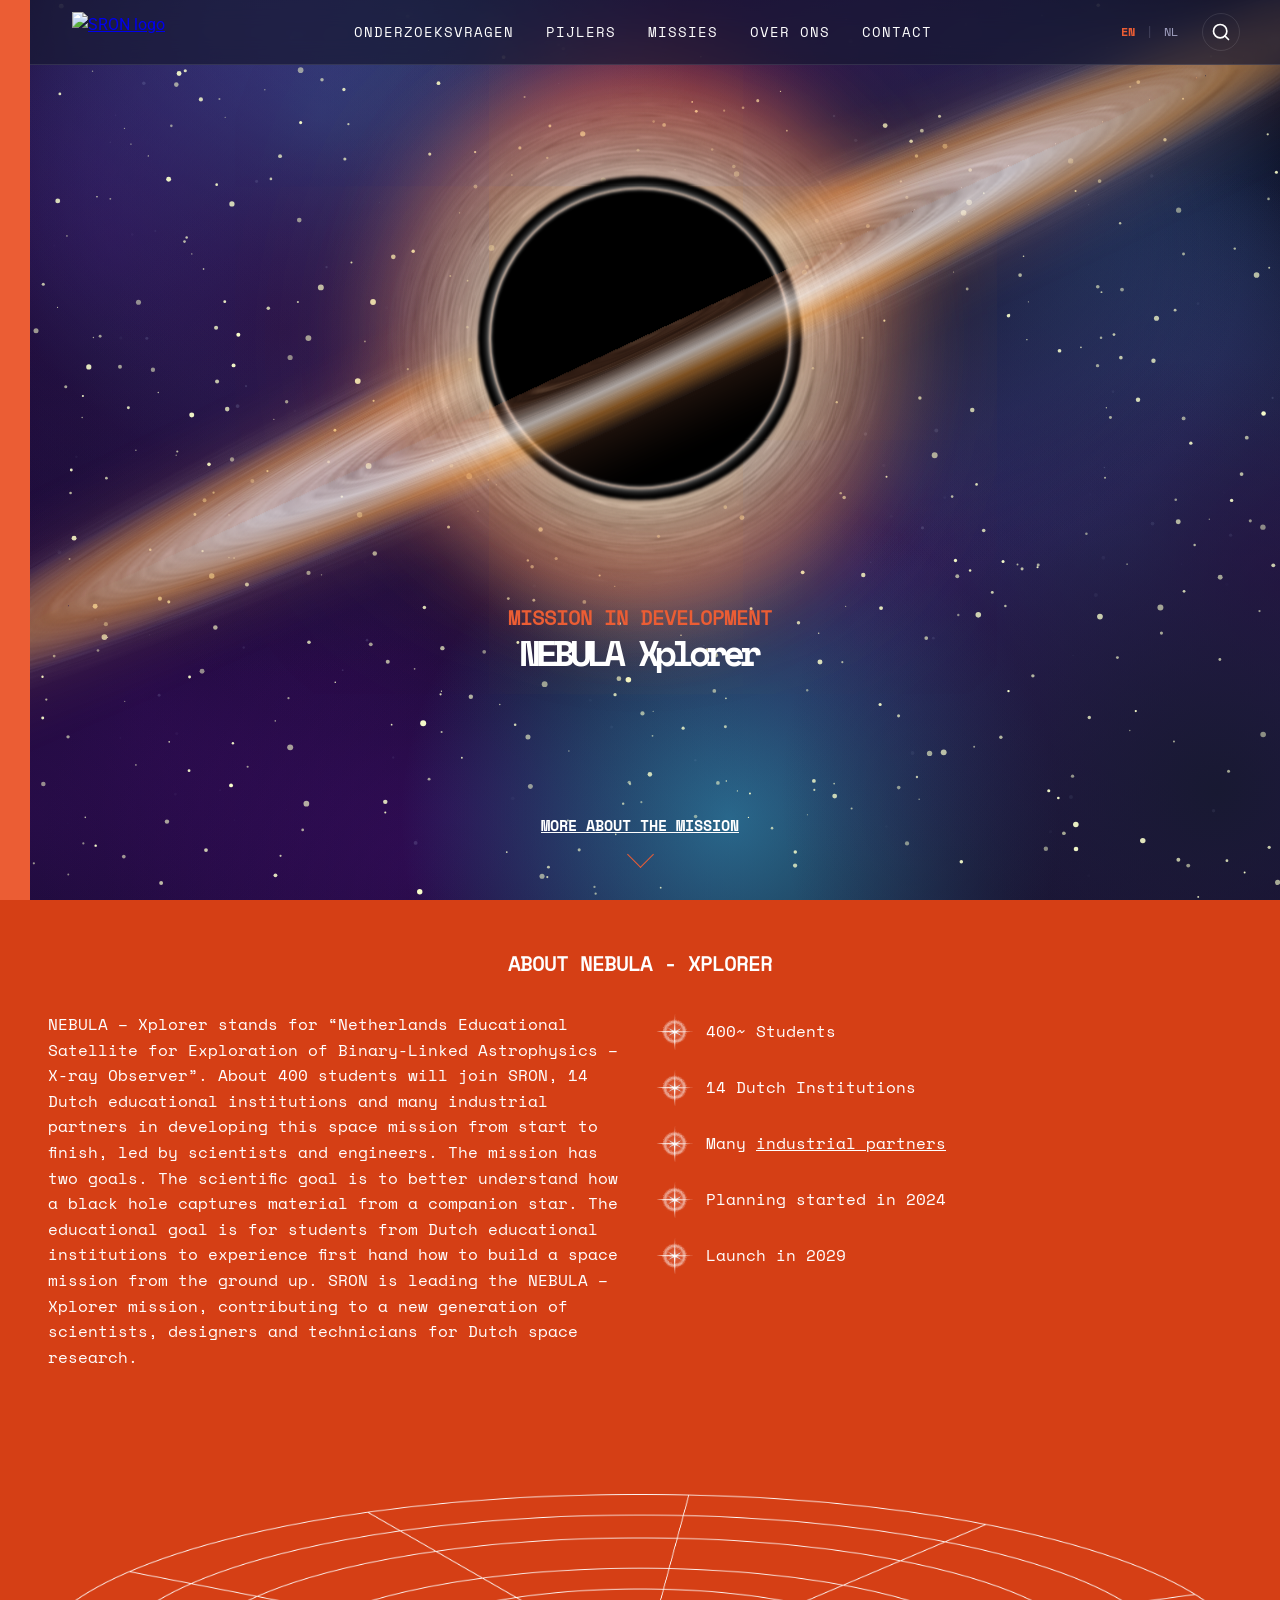
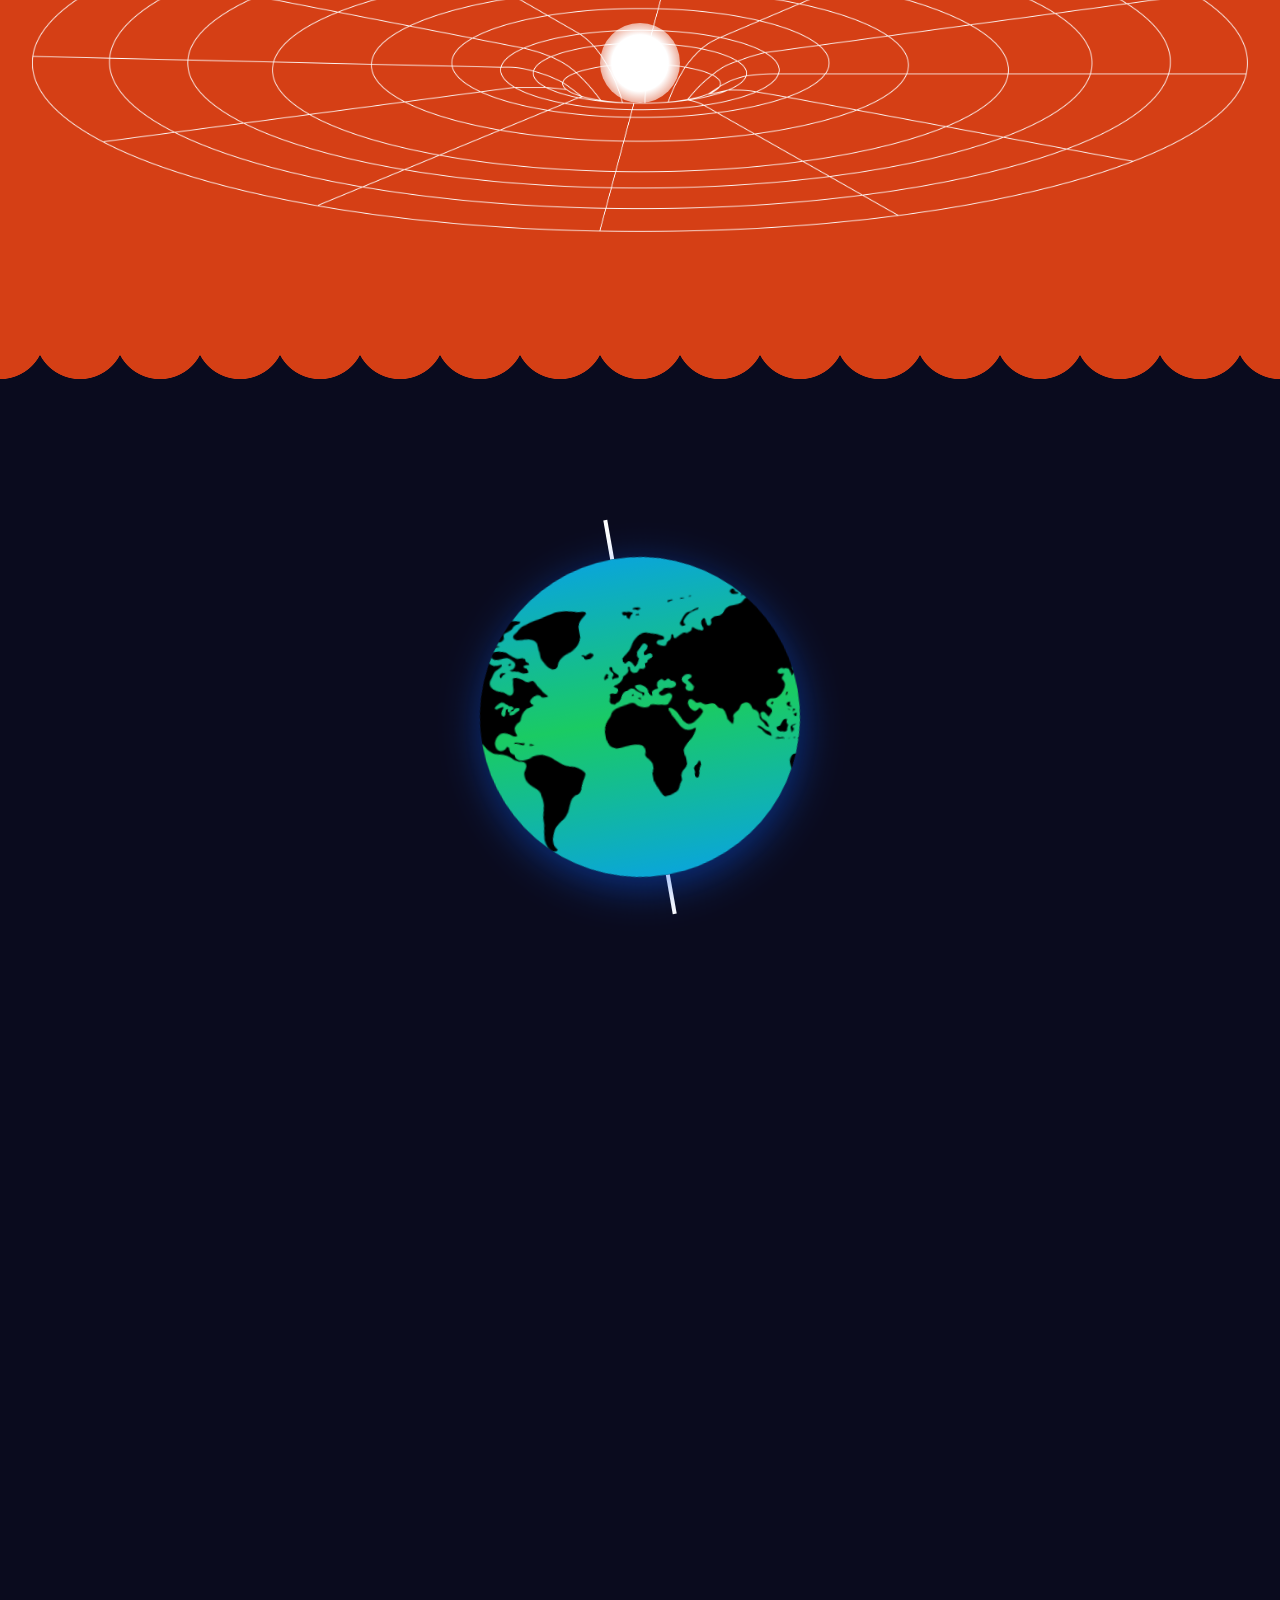
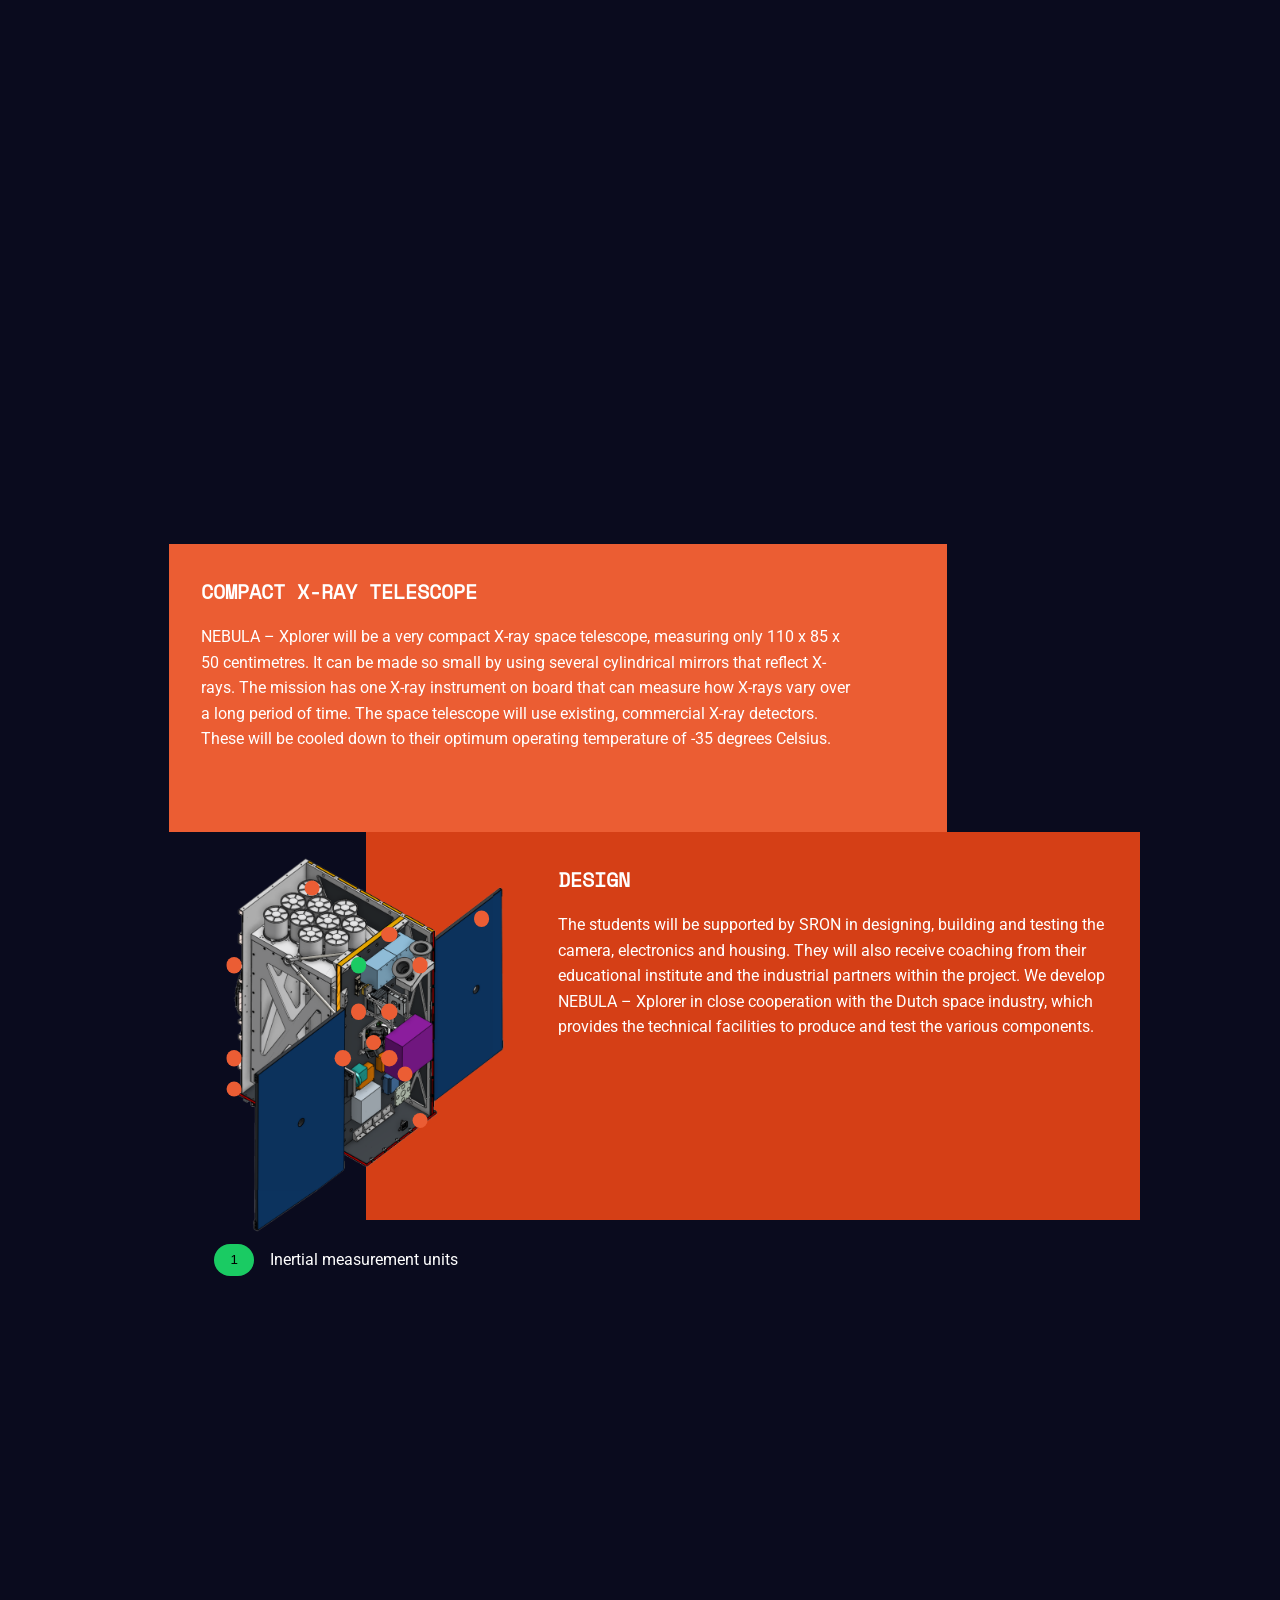
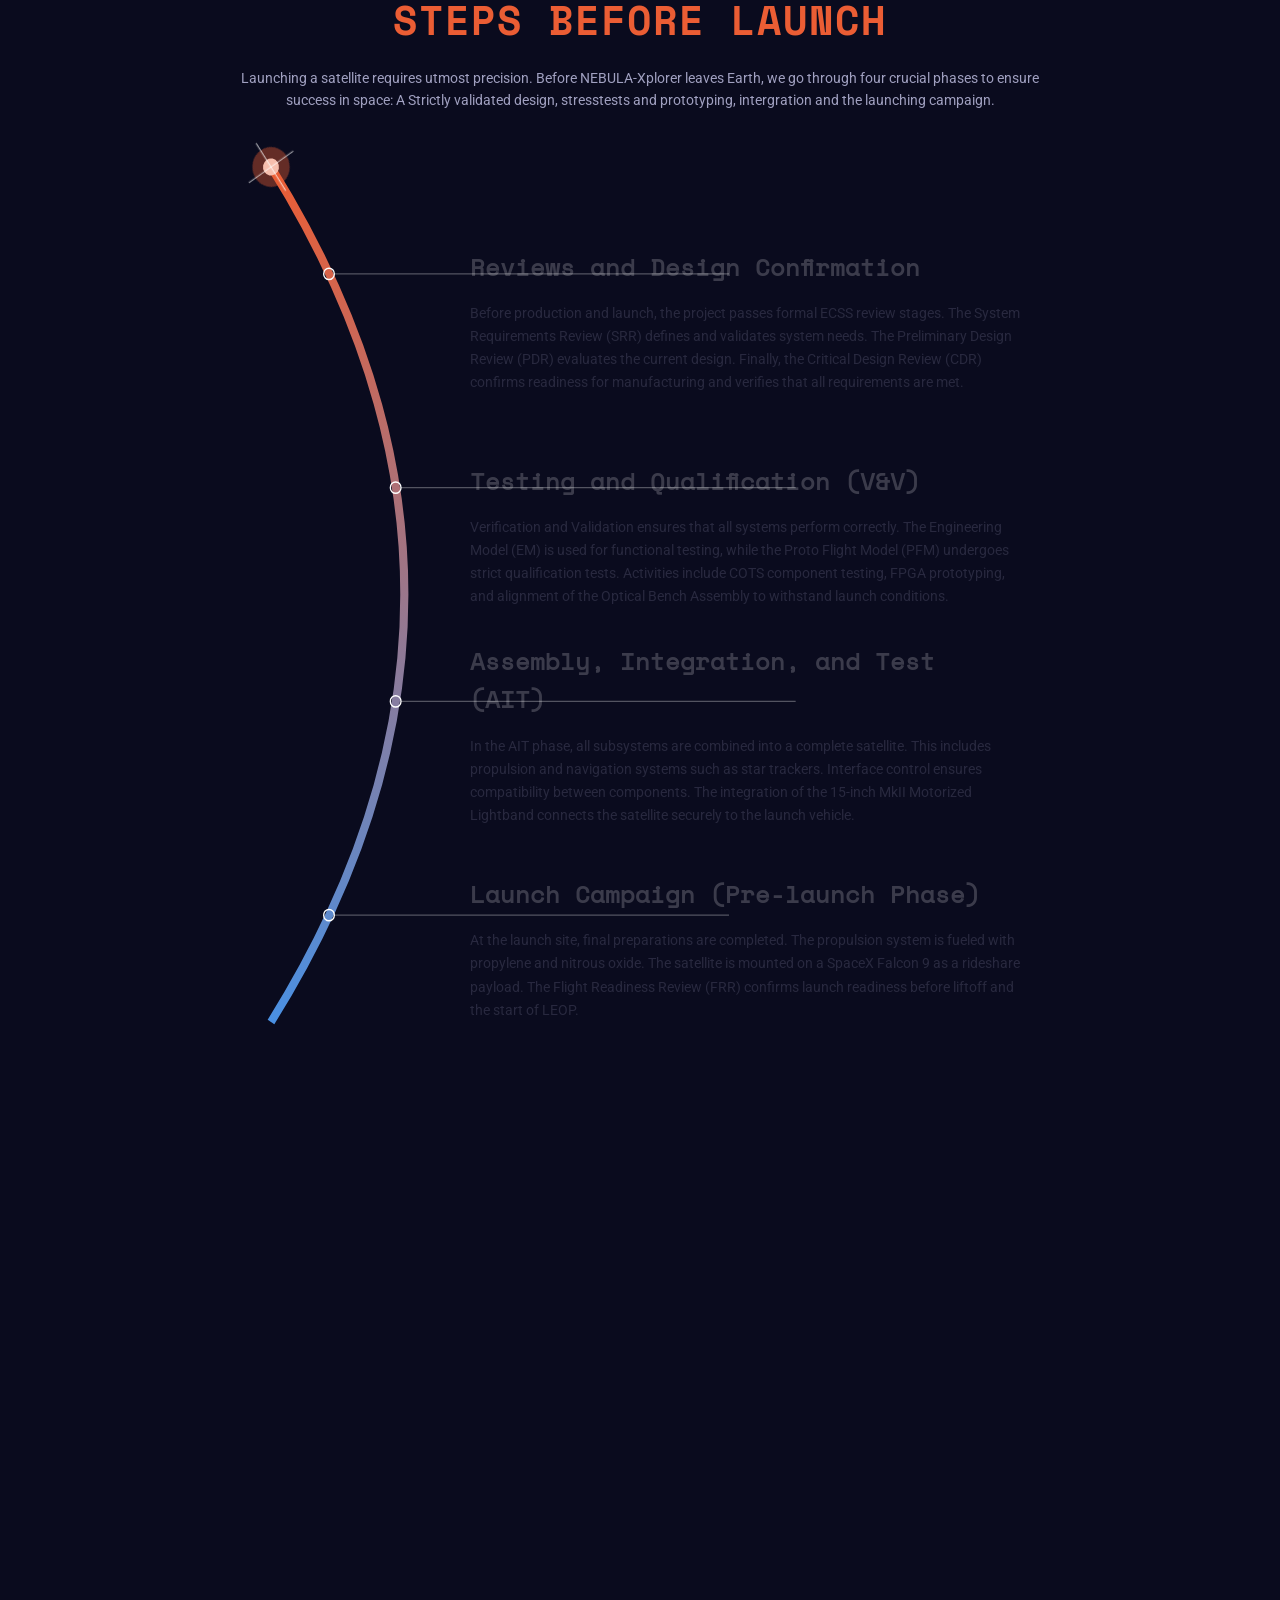
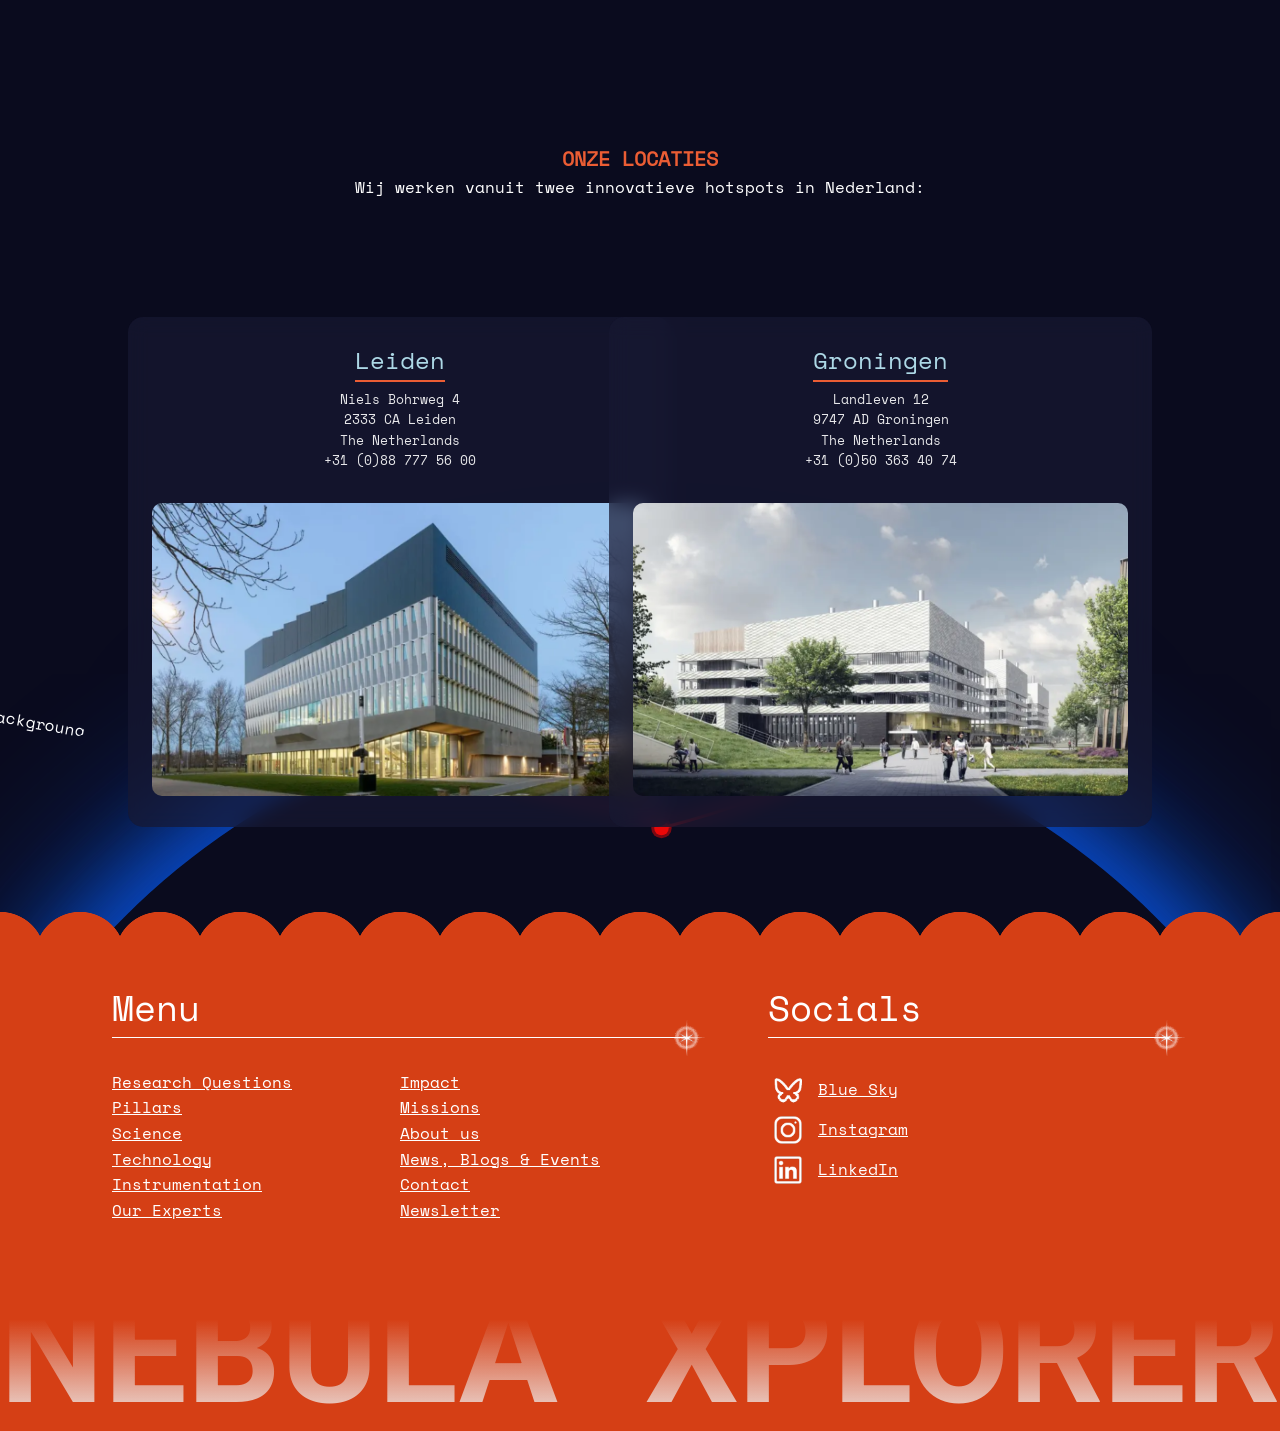
==== commit 7ea988bd: "accessiblity changes" ====
--- a/index.html
+++ b/index.html
@@ -14,7 +14,6 @@
 <body>
     <header>
         <div id="nav-placeholder"></div>
-        <!-- the black hole goes here -->
     </header>
     <main>
         <!-- Title screen -->
@@ -33,7 +32,7 @@
             <!-- title -->
             <!-- this gets sucked in -->
             <div class="pageTitle">
-                <h1 aria-hidden="true">
+                <h1>
                     <span>N</span>
                     <span>E</span>
                     <span>B</span>
@@ -97,7 +96,7 @@
                                 <div class="transform-container3">
                                     <div class="transform-container4">
                                         <!-- https://modelviewer.dev/ -->
-                                        <model-viewer alt="Nebula Xplorer Satellite" src="assets/models/module-1.glb" environment-image="neutral" camera-controls camera-target="0m 0m 0m" auto-rotate disable-zoom style="width: 100px;"></model-viewer>
+                                        <model-viewer alt="Nebula Xplorer Satellite 3d model" src="assets/models/module-1.glb" environment-image="neutral" camera-controls camera-target="0m 0m 0m" auto-rotate disable-zoom style="width: 100px;"></model-viewer>
                                     </div>
 
                                 </div>
@@ -130,96 +129,96 @@
                                 <img src="assets/images/satellite-bus-components-1.png" alt="">
                             </figure>
                             <div class="button-container">
-                                <button data-id="1" class="button1 active"></button>
-                                <button data-id="2" class="button2"></button>
-                                <button data-id="3" class="button3"></button>
-                                <button data-id="4" class="button4"></button>
-                                <button data-id="5" class="button5"></button>
-                                <button data-id="6" class="button6"></button>
-                                <button data-id="7" class="button7"></button>
-                                <button data-id="8" class="button8"></button>
-                                <button data-id="9" class="button9"></button>
-                                <button data-id="10" class="button10"></button>
-                                <button data-id="11" class="button11"></button>
-                                <button data-id="12" class="button12"></button>
-                                <button data-id="13" class="button13"></button>
-                                <button data-id="14" class="button14"></button>
-                                <button data-id="9" class="button15"></button>
+                                <button data-id="1" class="button1 active" aria-labelledby="part1"></button>
+                                <button data-id="2" class="button2" aria-labelledby="part2"></button>
+                                <button data-id="3" class="button3" aria-labelledby="part3"></button>
+                                <button data-id="4" class="button4" aria-labelledby="part4"></button>
+                                <button data-id="5" class="button5" aria-labelledby="part5"></button>
+                                <button data-id="6" class="button6" aria-labelledby="part6"></button>
+                                <button data-id="7" class="button7" aria-labelledby="part7"></button>
+                                <button data-id="8" class="button8" aria-labelledby="part8"></button>
+                                <button data-id="9" class="button9" aria-labelledby="part9"></button>
+                                <button data-id="10" class="button10" aria-labelledby="part10"></button>
+                                <button data-id="11" class="button11" aria-labelledby="part11"></button>
+                                <button data-id="12" class="button12" aria-labelledby="part12"></button>
+                                <button data-id="13" class="button13" aria-labelledby="part13"></button>
+                                <button data-id="14" class="button14" aria-labelledby="part14"></button>
+                                <button data-id="9" class="button15" aria-labelledby="part9"></button>
                             </div>
                         </div>
 
-                        <div class="satellite-parts">
-                            <div>
-                                <button data-id="1" class="button1">1</button>
+                        <ul class="satellite-parts">
+                            <li id="part1">
+                                <button data-id="1" aria-label="satellit onderdeel">1</button>
                                 <p>Inertial measurement units</p>
-                            </div>
-
-                            <div>
-                                <button data-id="2" class="button2">2</button>
+                            </li>
+
+                            <li id="part2">
+                                <button data-id="2" aria-label="satellit onderdeel">2</button>
                                 <p>Batteries</p>
-                            </div>
-                            
-                            <div>
-                                <button data-id="3" class="button3">3</button>
+                            </li>
+                            
+                            <li id="part3">
+                                <button data-id="3" aria-label="satellit onderdeel">3</button>
                                 <p>Solar panels with drive mechanism</p>
-                            </div>
-                            
-                            <div>
-                                <button data-id="4" class="button4">4</button>
+                            </li>
+                            
+                            <li id="part4">
+                                <button data-id="4" aria-label="satellit onderdeel">4</button>
                                 <p>Star trackers</p>
-                            </div>
-                            
-                            <div>
-                                <button data-id="5" class="button5">5</button>
+                            </li>
+                            
+                            <li id="part5">
+                                <button data-id="5" aria-label="satellit onderdeel">5</button>
                                 <p>Transceivers</p>
-                            </div>
-
-                            <div>
-                                <button data-id="6" class="button6">6</button>
+                            </li>
+
+                            <li id="part6">
+                                <button data-id="6" aria-label="satellit onderdeel">6</button>
                                 <p>GNSS Receiver</p>
-                            </div>
-                            
-                            <div>
-                                <button data-id="7" class="button7">7</button>
+                            </li>
+                            
+                            <li id="part7">
+                                <button data-id="7" aria-label="satellit onderdeel">7</button>
                                 <p>Sun sensors</p>
-                            </div>
-                            
-                            <div>
-                                <button data-id="8" class="button8">8</button>
+                            </li>
+                            
+                            <li id="part8">
+                                <button data-id="8" aria-label="satellit onderdeel">8</button>
                                 <p>Magnetometers</p>
-                            </div>
-                            
-                            <div>
-                                <button data-id="9" class="button9">9</button>
+                            </li>
+                            
+                            <li id="part9">
+                                <button data-id="9" aria-label="satellit onderdeel">9</button>
                                 <p>S-band antennas</p>
-                            </div>
-                            
-                            <div>
-                                <button data-id="10" class="button10">10</button>
+                            </li>
+                            
+                            <li id="part10">
+                                <button data-id="10" aria-label="satellit onderdeel">10</button>
                                 <p>Magnetic torquers</p>
-                            </div>
-                            
-                            <div>
-                                <button data-id="11" class="button11">11</button>
+                            </li>
+                            
+                            <li id="part11">
+                                <button data-id="11" aria-label="satellit onderdeel">11</button>
                                 <p>On-board computer</p>
-                            </div>
-                            
-                            <div>
-                                <button data-id="12" class="button12">12</button>
+                            </li>
+                            
+                            <li id="part12">
+                                <button data-id="12" aria-label="satellit onderdeel">12</button>
                                 <p>Reaction wheels</p>
-                            </div>
-                            
-                            <div>
-                                <button data-id="13" class="button13">13</button>
+                            </li>
+                            
+                            <li id="part13">
+                                <button data-id="13" aria-label="satellit onderdeel">13</button>
                                 <p>Seperation plate</p>
-                            </div>
-                            
-                            <div>
-                                <button data-id="14" class="button14">14</button>
+                            </li>
+                            
+                            <li id="part14">
+                                <button data-id="14" aria-label="satellit onderdeel">14</button>
                                 <p>X-ray instrument</p>
-                            </div>
-                            
-                        </div>
+                            </li>
+                            
+                        </ul>
 
 
                         
@@ -259,22 +258,22 @@
                         <!-- static nodes and connecting lines -->
                         <g class="path-node" transform="translate(43.5, 75)">
                             <circle r="4" fill="transparent" stroke="white" stroke-width="1" />
-                            <line x1="4" y1="0" x2="422" y2="0" stroke="rgba(255,255,255,0.3)" stroke-width="1" />
+                            <line x1="4" y1="0" x2="300" y2="0" stroke="rgba(255,255,255,0.3)" stroke-width="1" />
                         </g>
 
                         <g class="path-node" transform="translate(93.5, 225)">
                             <circle r="4" fill="transparent" stroke="white" stroke-width="1" />
-                            <line x1="4" y1="0" x2="371" y2="0" stroke="rgba(255,255,255,0.3)" stroke-width="1" />
+                            <line x1="4" y1="0" x2="300" y2="0" stroke="rgba(255,255,255,0.3)" stroke-width="1" />
                         </g>
 
                         <g class="path-node" transform="translate(93.5, 375)">
                             <circle r="4" fill="transparent" stroke="white" stroke-width="1" />
-                            <line x1="4" y1="0" x2="448" y2="0" stroke="rgba(255,255,255,0.3)" stroke-width="1" />
+                            <line x1="4" y1="0" x2="300" y2="0" stroke="rgba(255,255,255,0.3)" stroke-width="1" />
                         </g>
 
                         <g class="path-node" transform="translate(43.5, 525)">
                             <circle r="4" fill="transparent" stroke="white" stroke-width="1" />
-                            <line x1="4" y1="0" x2="465" y2="0" stroke="rgba(255,255,255,0.3)" stroke-width="1" />
+                            <line x1="4" y1="0" x2="300" y2="0" stroke="rgba(255,255,255,0.3)" stroke-width="1" />
                         </g>
 
                         <!-- moving Star -->
@@ -311,7 +310,8 @@
                 <div class="steps-display">
                     <div class="step-content active" data-step="1">
                         <h3>Reviews and Design Confirmation</h3>
-                        <p>Before production and launch, the project passes formal ECSS review stages. The System Requirements Review (SRR) defines and validates system needs. The Preliminary Design Review (PDR) evaluates the current design. Finally, the Critical Design Review (CDR) confirms readiness for manufacturing and verifies that all requirements are met.</p>                    </div>
+                        <p>Before production and launch, the project passes formal ECSS review stages. The System Requirements Review (SRR) defines and validates system needs. The Preliminary Design Review (PDR) evaluates the current design. Finally, the Critical Design Review (CDR) confirms readiness for manufacturing and verifies that all requirements are met.</p>                    
+                    </div>
                     <div class="step-content" data-step="2">
                         <h3>Testing and Qualification (V&V)</h3>
                         <p>Verification and Validation ensures that all systems perform correctly. The Engineering Model (EM) is used for functional testing, while the Proto Flight Model (PFM) undergoes strict qualification tests. Activities include COTS component testing, FPGA prototyping, and alignment of the Optical Bench Assembly to withstand launch conditions.</p>
--- a/assets/css/maja.css
+++ b/assets/css/maja.css
@@ -539,6 +539,7 @@
     button:hover {
         background-color: #1ACB63;
     }
+
 }
 
 
@@ -555,7 +556,7 @@
     
    
 
-    >div {
+    >li {
 
         
         scroll-snap-align: center;
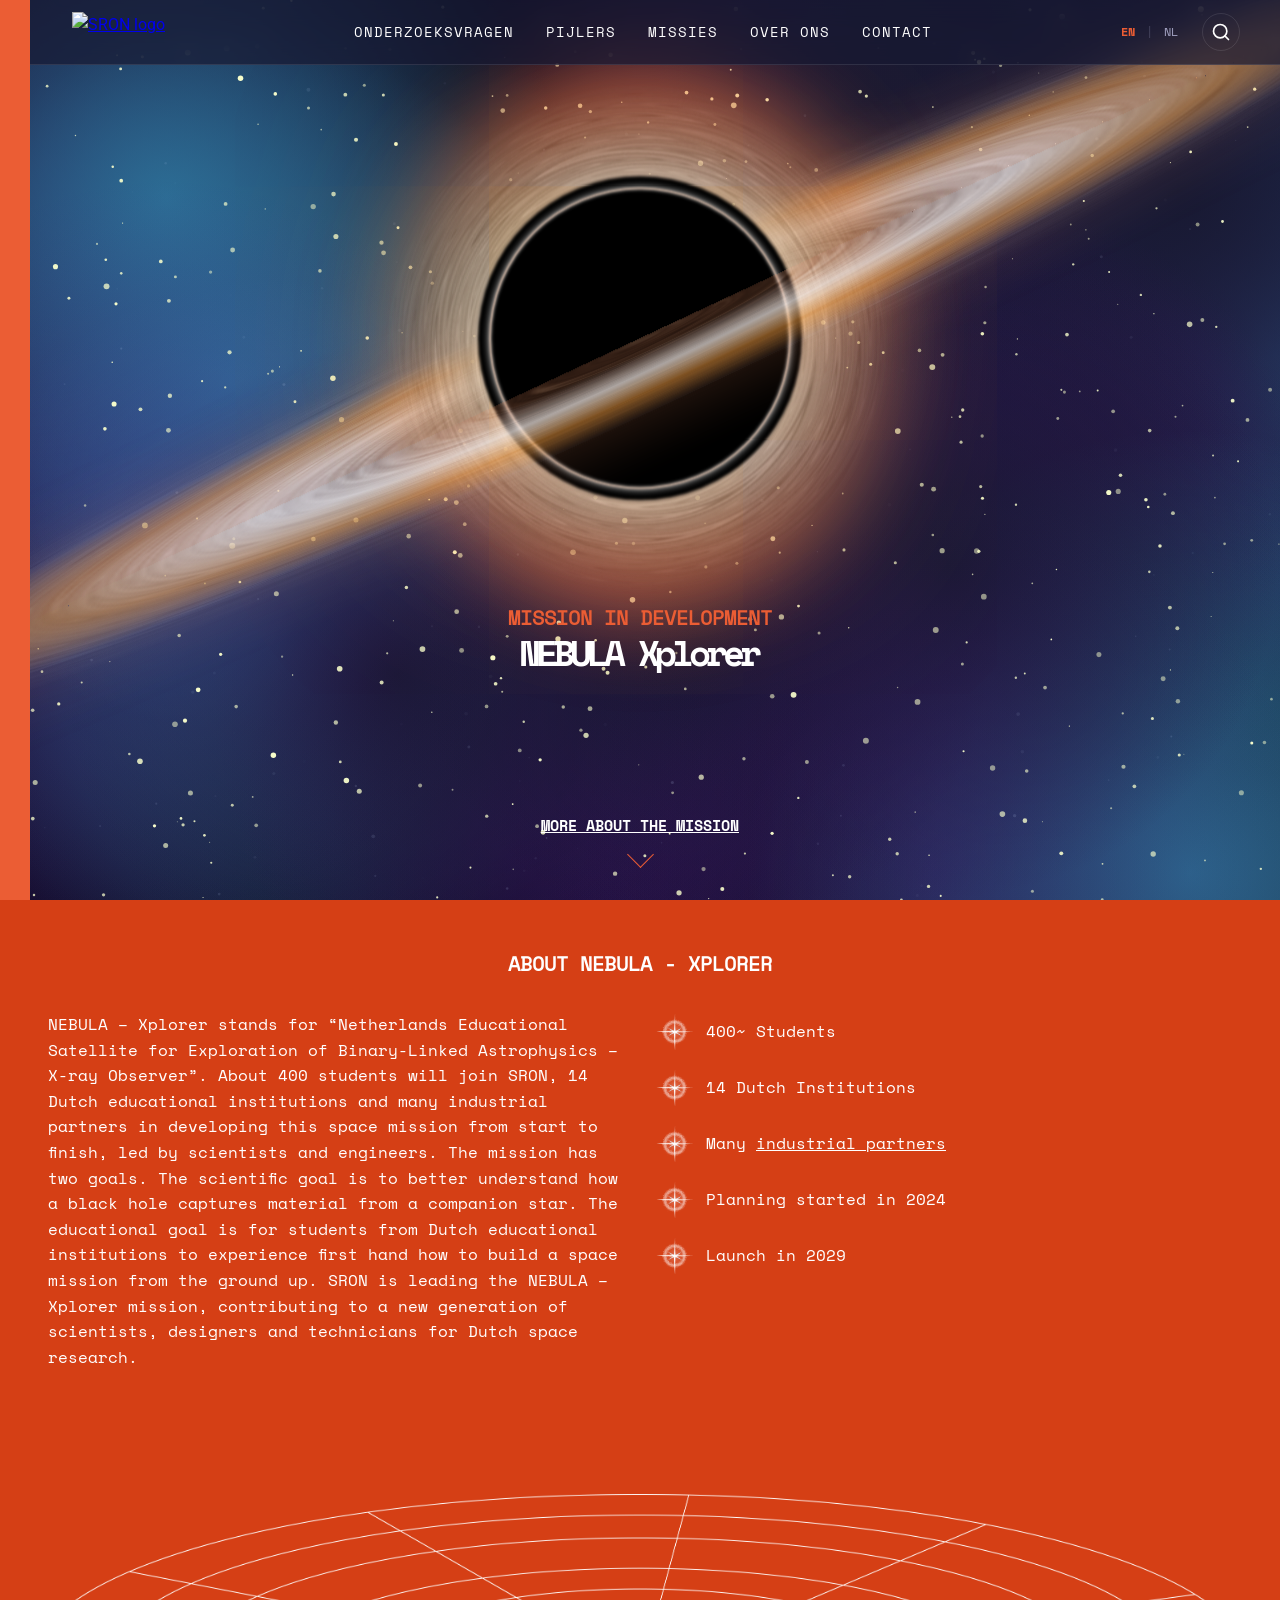
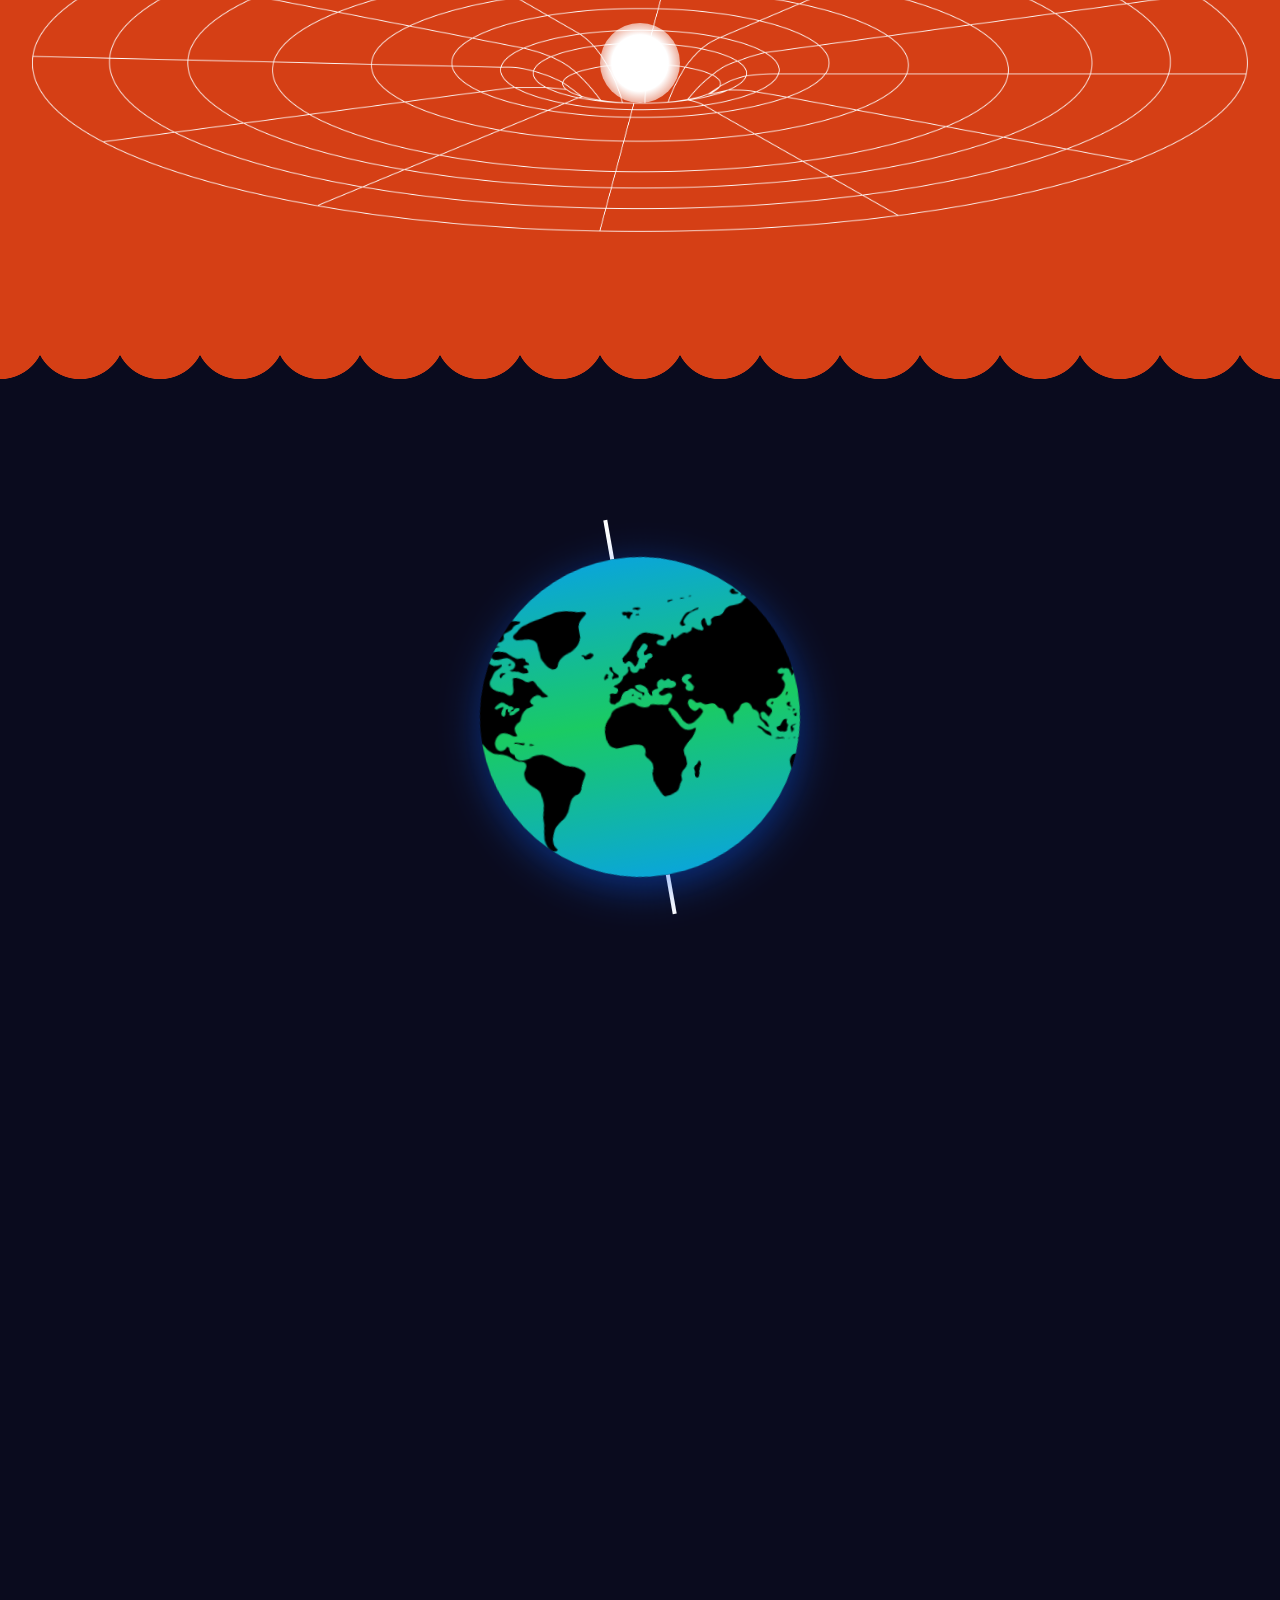
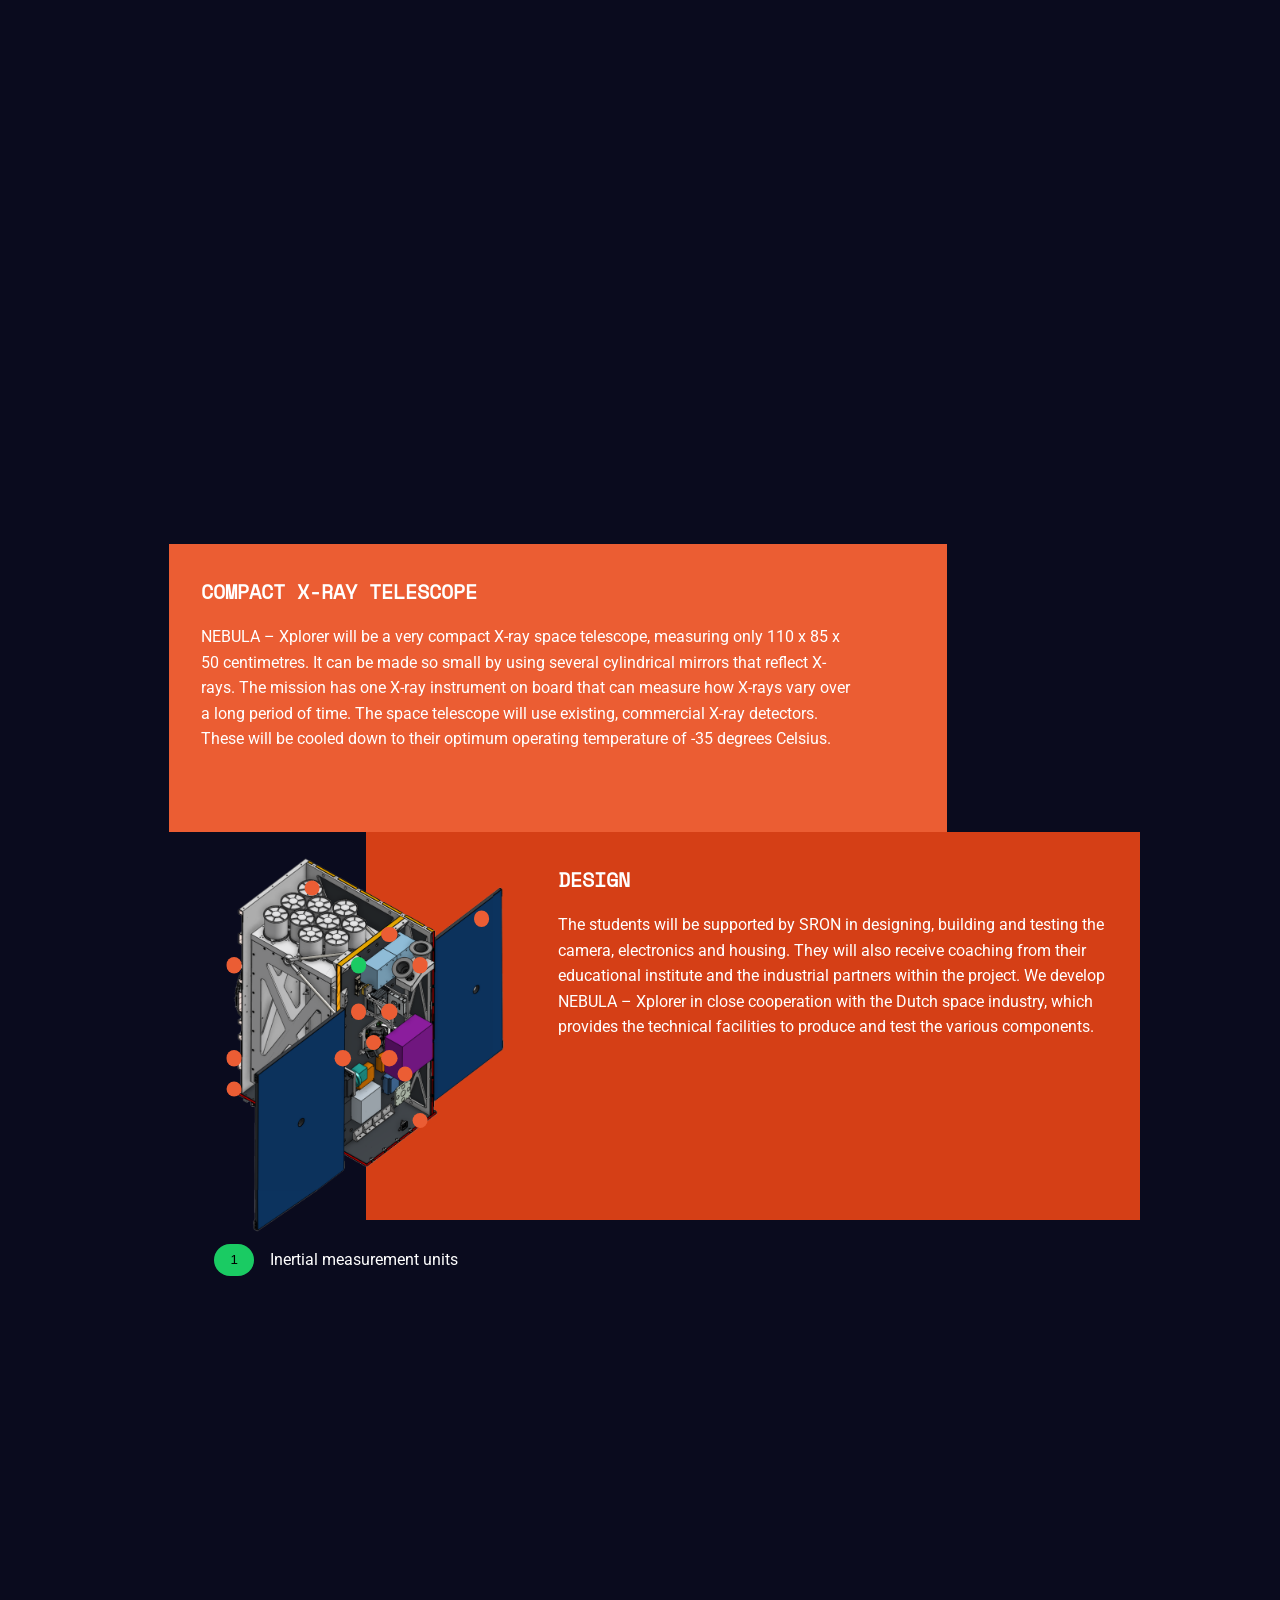
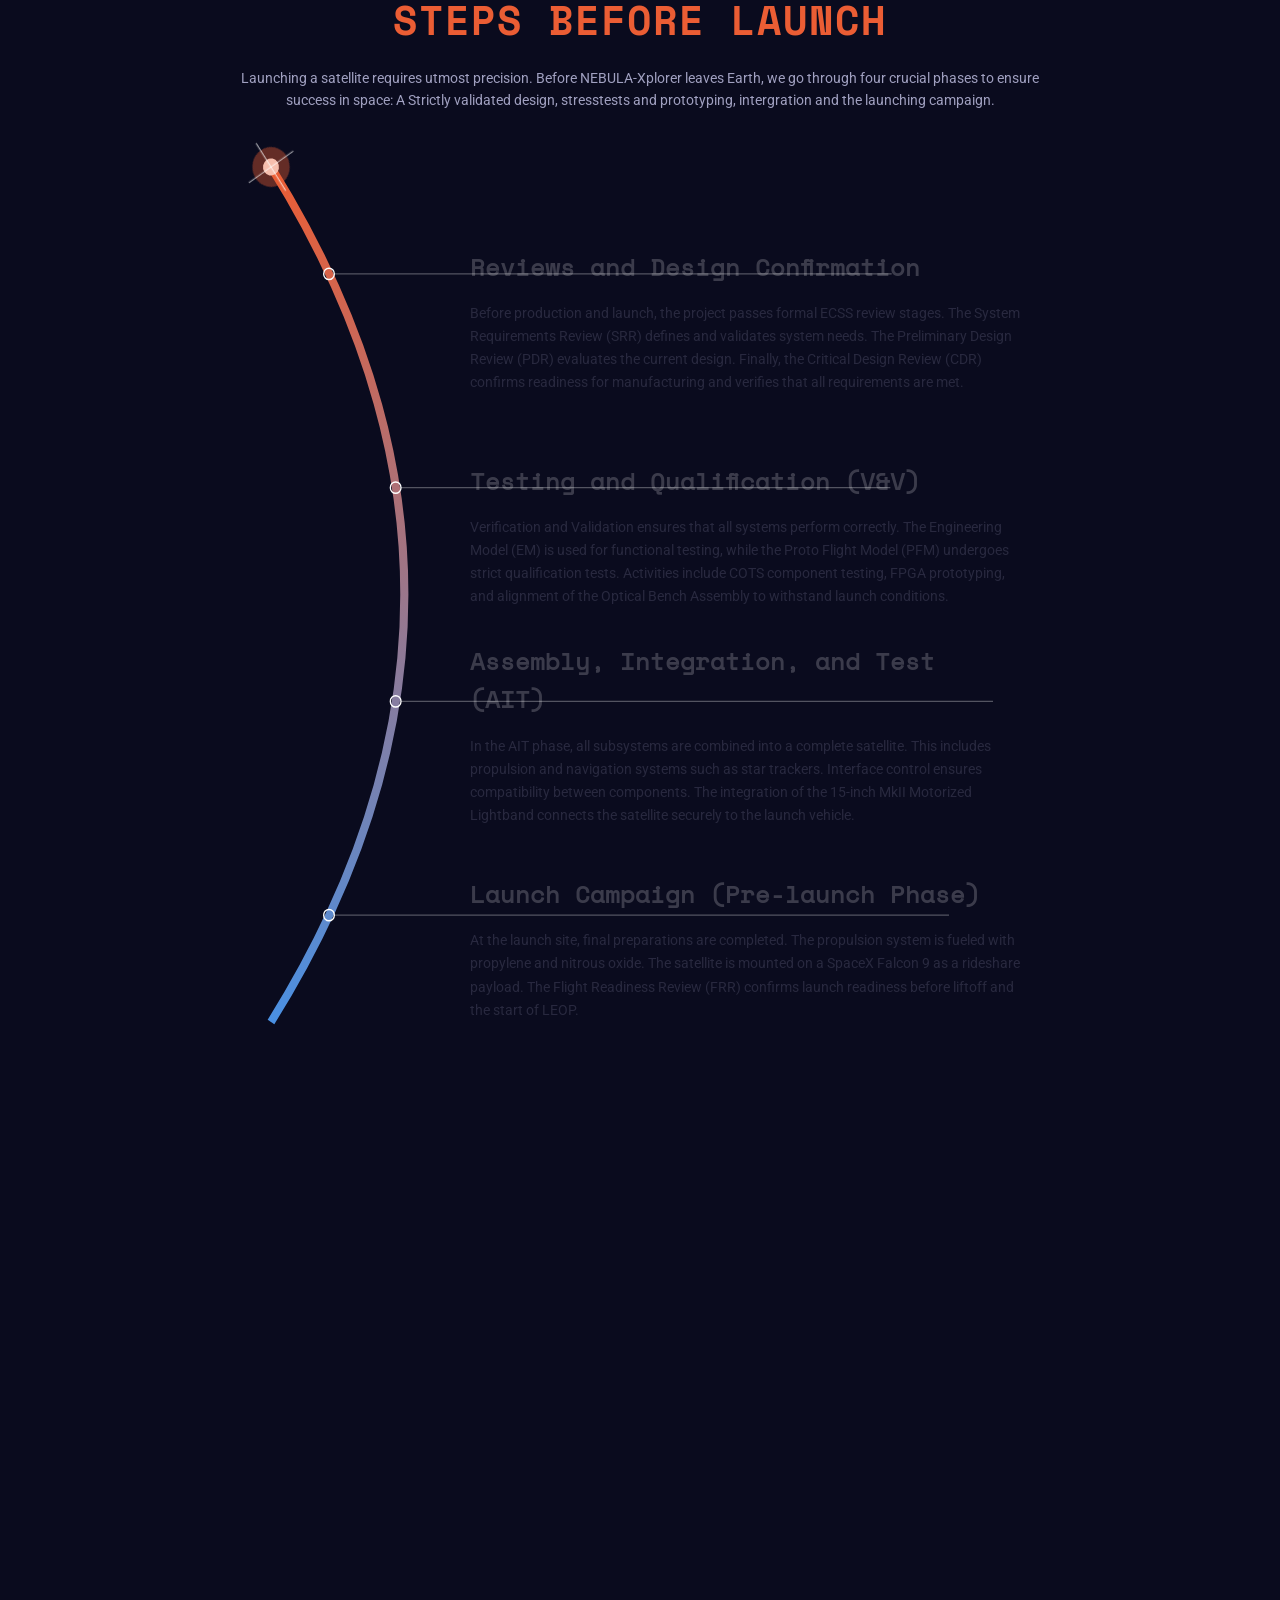
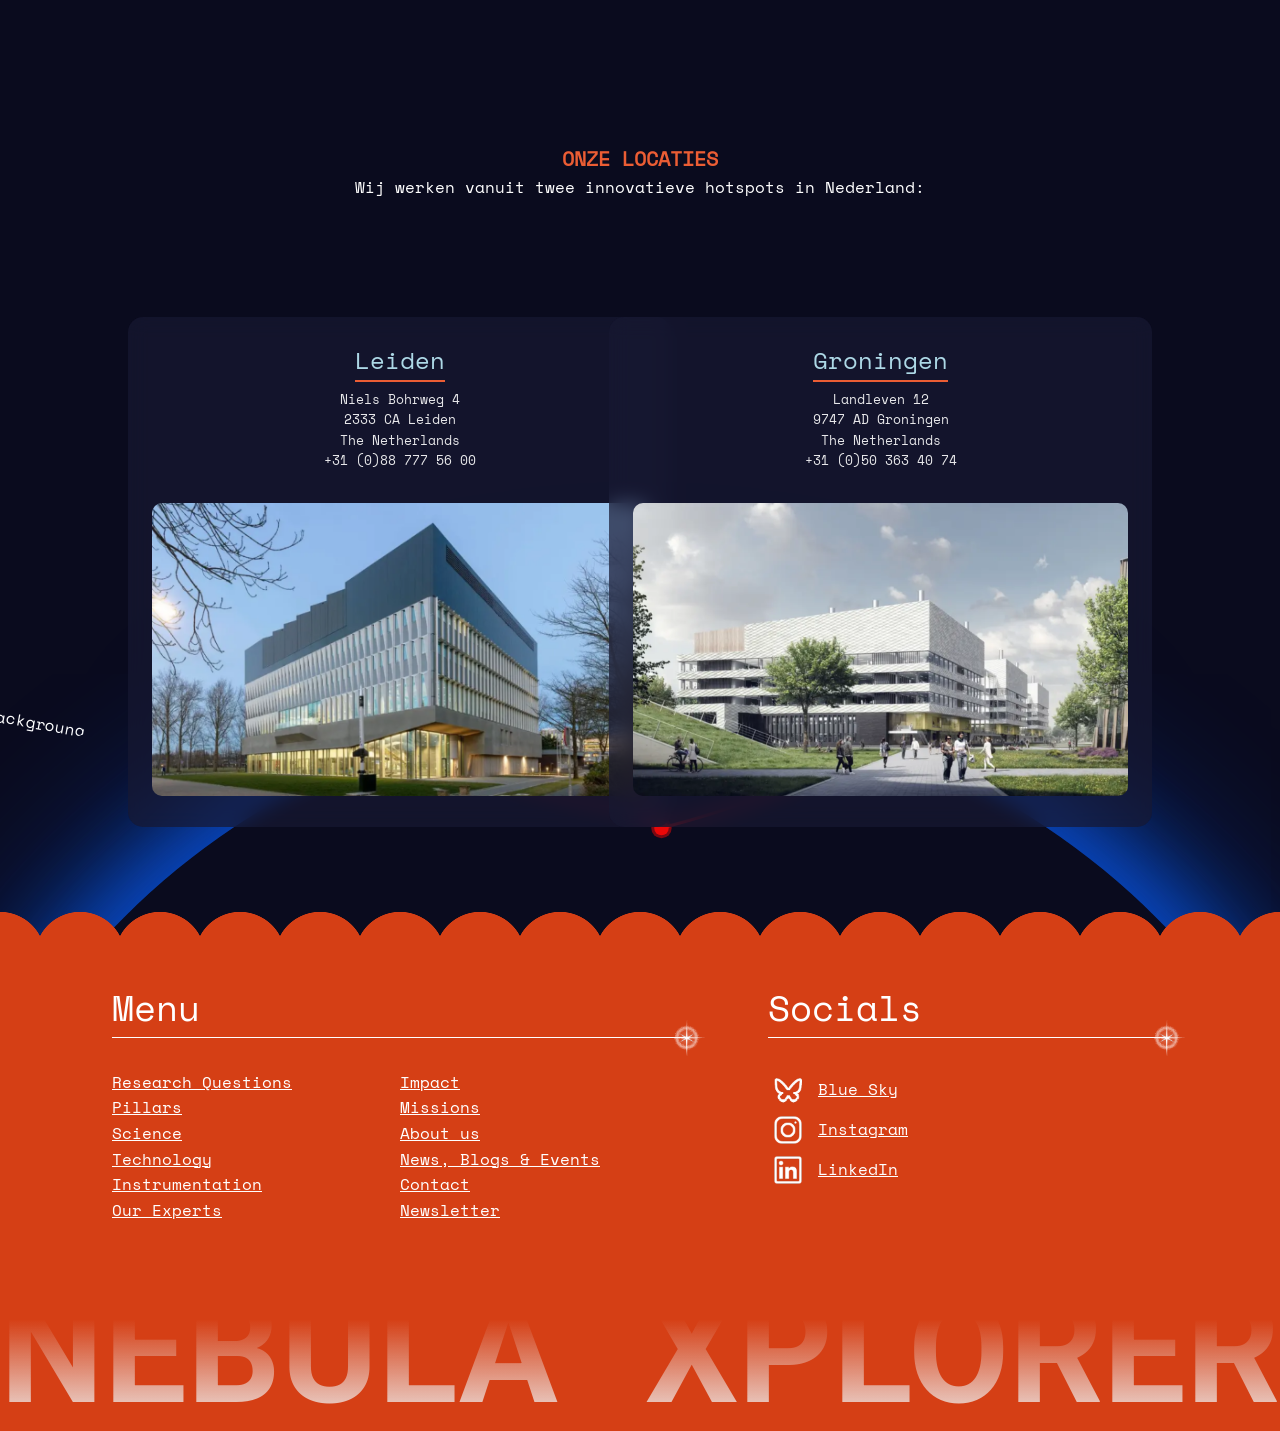
==== commit de641549: "Merge pull request #23 from DiegoR03/accessibility accessiblity changes" ====
--- a/index.html
+++ b/index.html
@@ -258,22 +258,22 @@
                         <!-- static nodes and connecting lines -->
                         <g class="path-node" transform="translate(43.5, 75)">
                             <circle r="4" fill="transparent" stroke="white" stroke-width="1" />
-                            <line x1="4" y1="0" x2="300" y2="0" stroke="rgba(255,255,255,0.3)" stroke-width="1" />
+                            <line x1="4" y1="0" x2="422" y2="0" stroke="rgba(255,255,255,0.3)" stroke-width="1" />
                         </g>
 
                         <g class="path-node" transform="translate(93.5, 225)">
                             <circle r="4" fill="transparent" stroke="white" stroke-width="1" />
-                            <line x1="4" y1="0" x2="300" y2="0" stroke="rgba(255,255,255,0.3)" stroke-width="1" />
+                            <line x1="4" y1="0" x2="371" y2="0" stroke="rgba(255,255,255,0.3)" stroke-width="1" />
                         </g>
 
                         <g class="path-node" transform="translate(93.5, 375)">
                             <circle r="4" fill="transparent" stroke="white" stroke-width="1" />
-                            <line x1="4" y1="0" x2="300" y2="0" stroke="rgba(255,255,255,0.3)" stroke-width="1" />
+                            <line x1="4" y1="0" x2="448" y2="0" stroke="rgba(255,255,255,0.3)" stroke-width="1" />
                         </g>
 
                         <g class="path-node" transform="translate(43.5, 525)">
                             <circle r="4" fill="transparent" stroke="white" stroke-width="1" />
-                            <line x1="4" y1="0" x2="300" y2="0" stroke="rgba(255,255,255,0.3)" stroke-width="1" />
+                            <line x1="4" y1="0" x2="465" y2="0" stroke="rgba(255,255,255,0.3)" stroke-width="1" />
                         </g>
 
                         <!-- moving Star -->
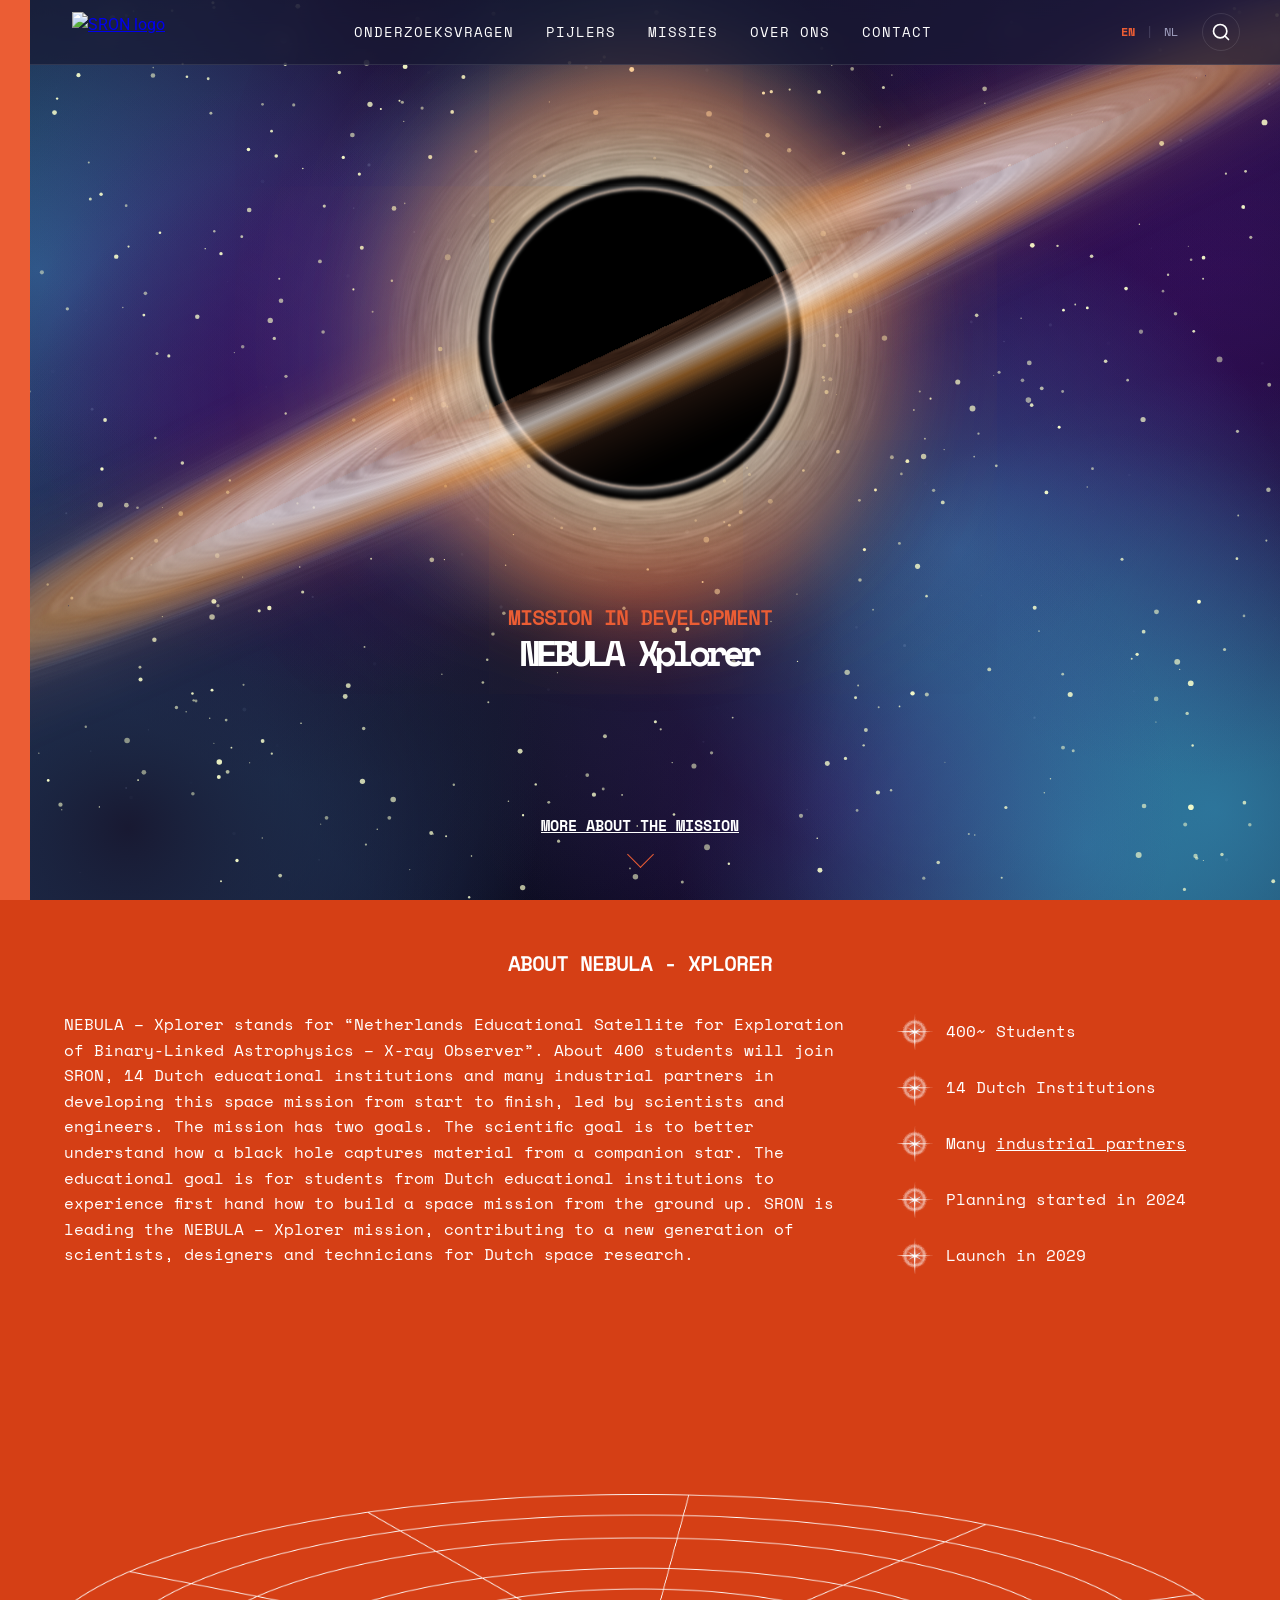
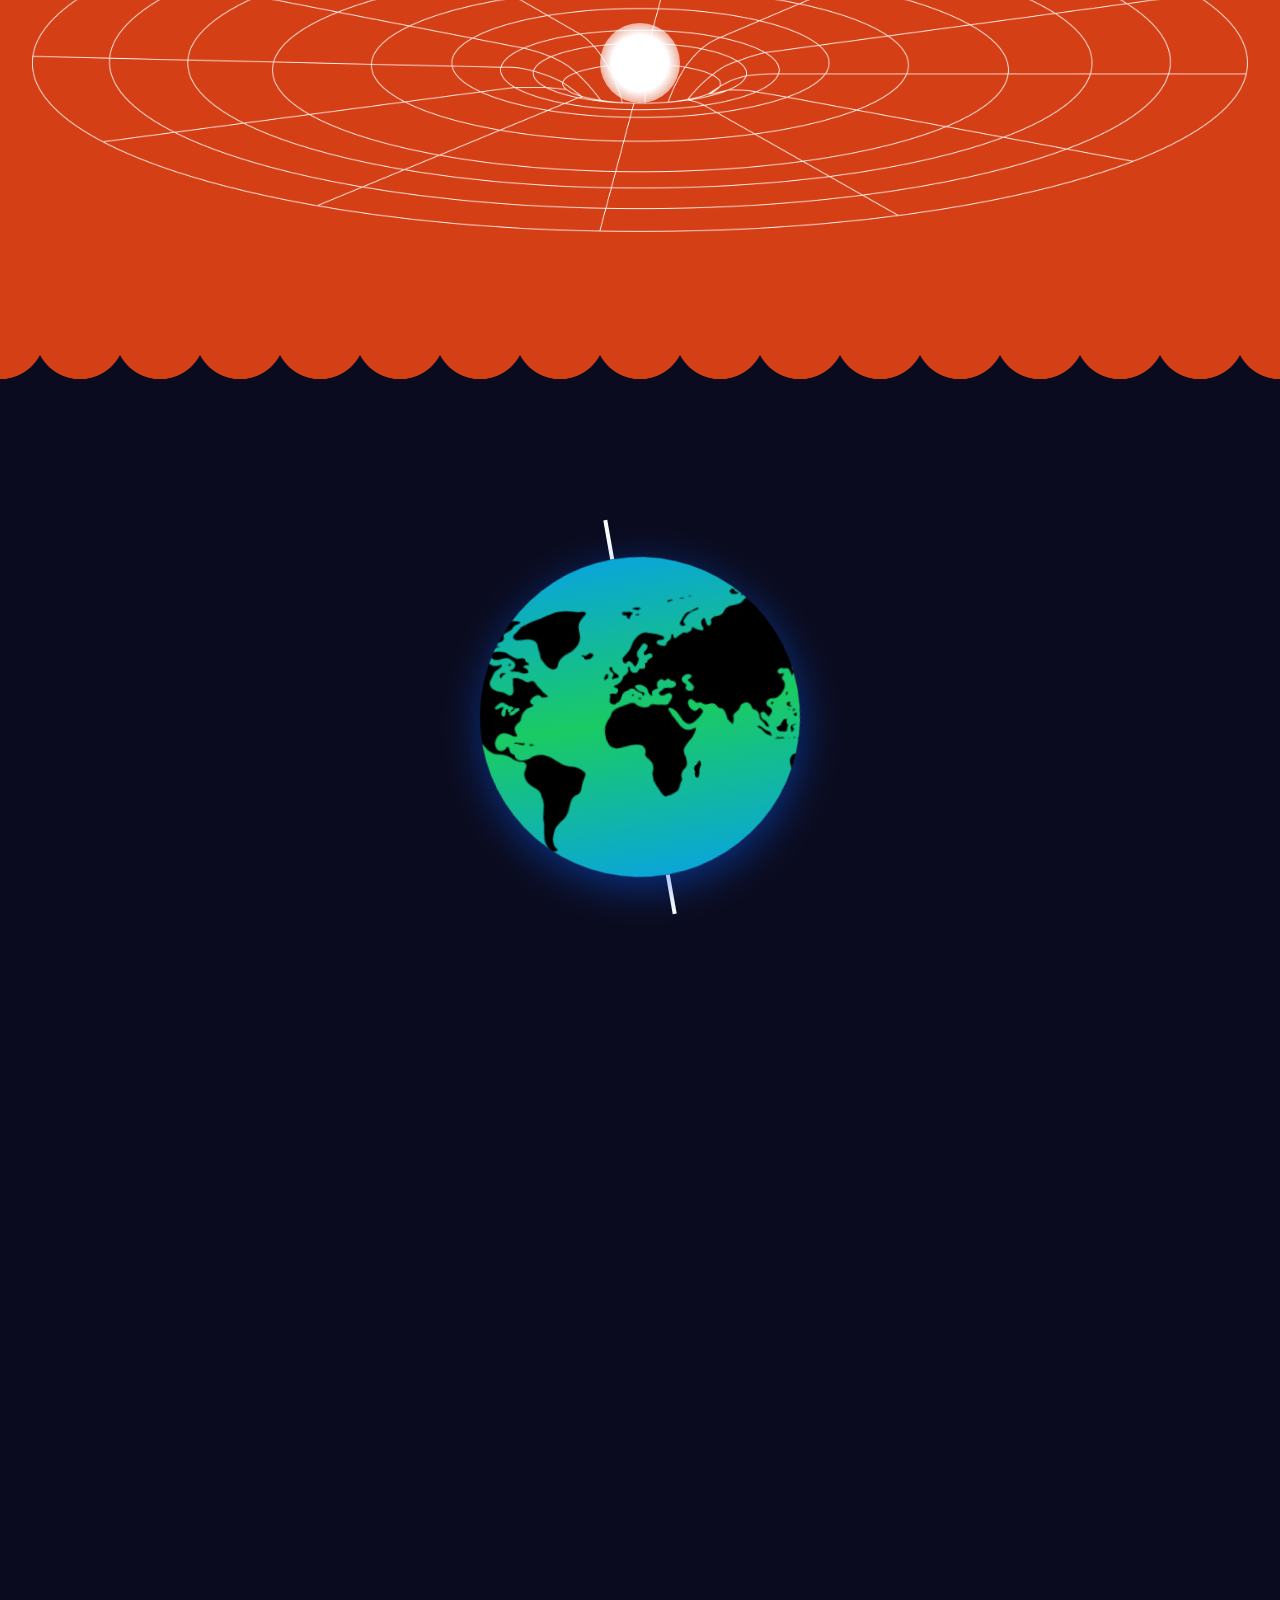
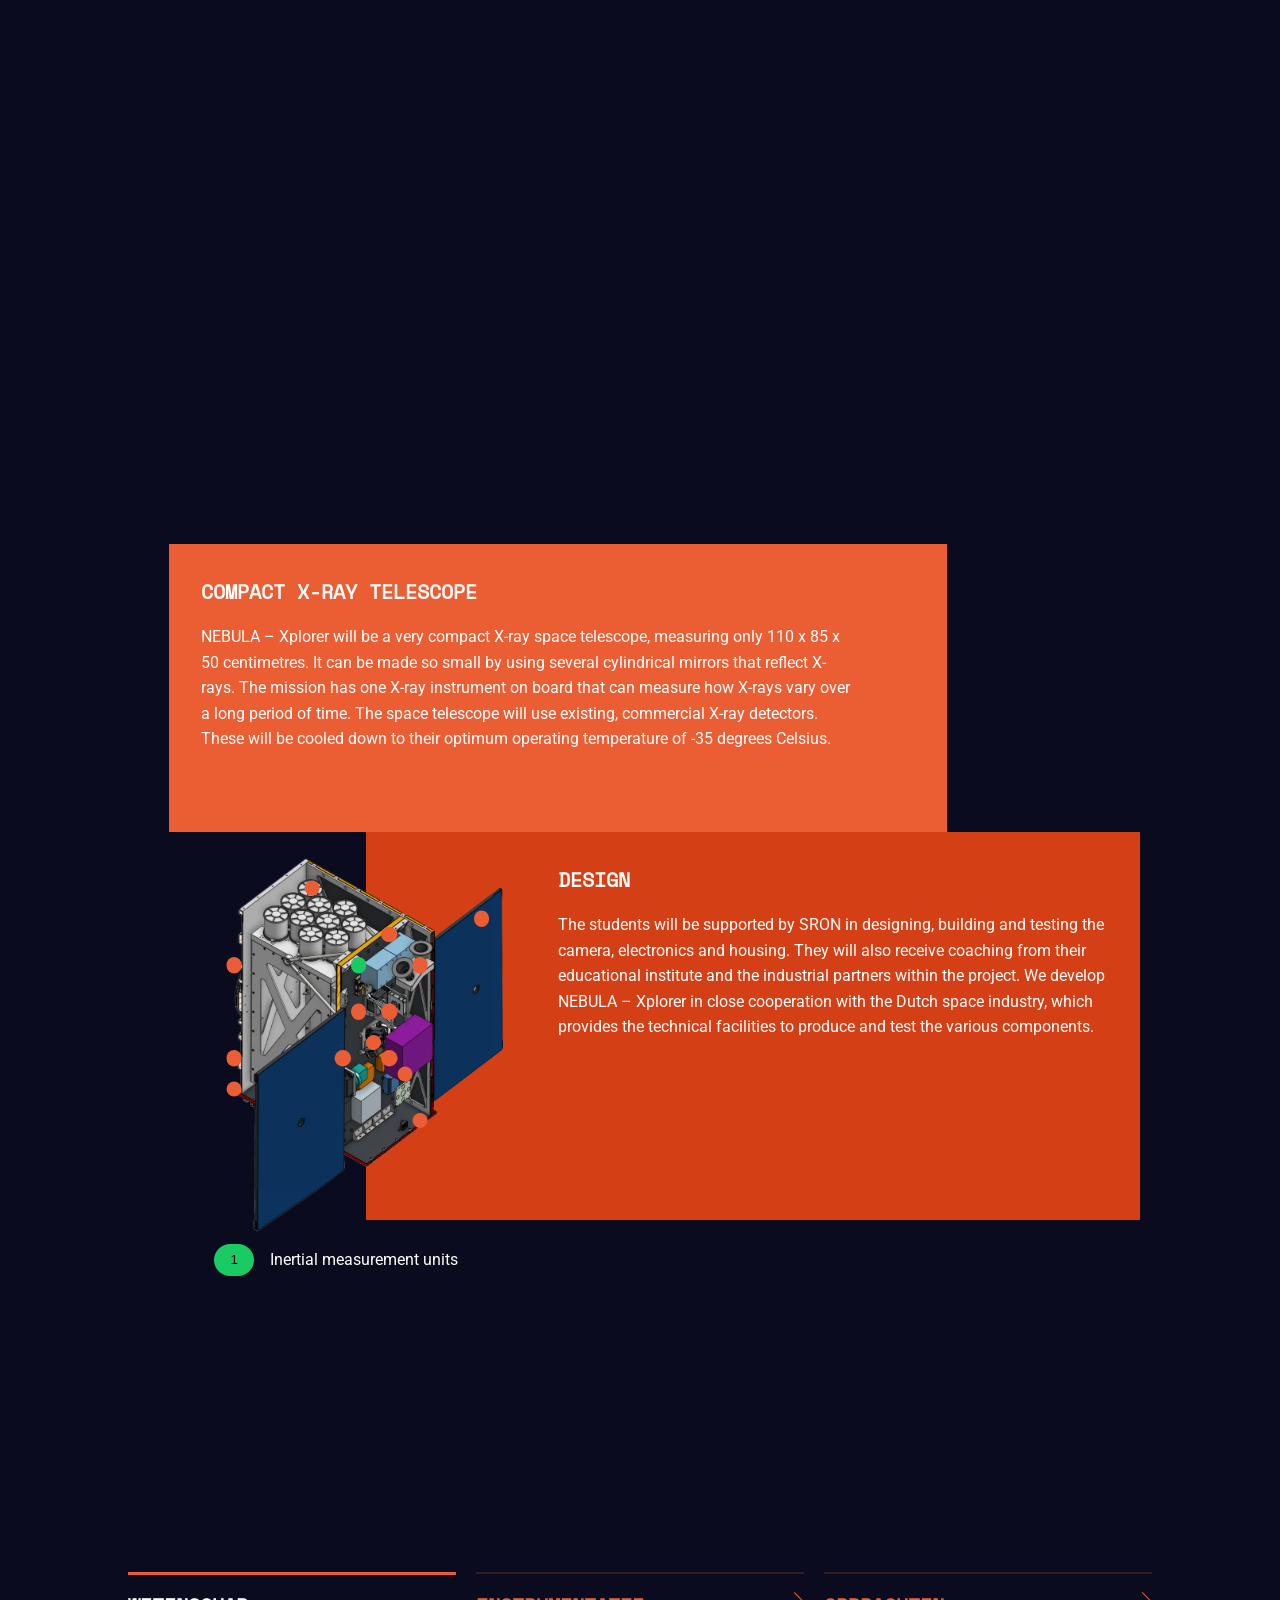
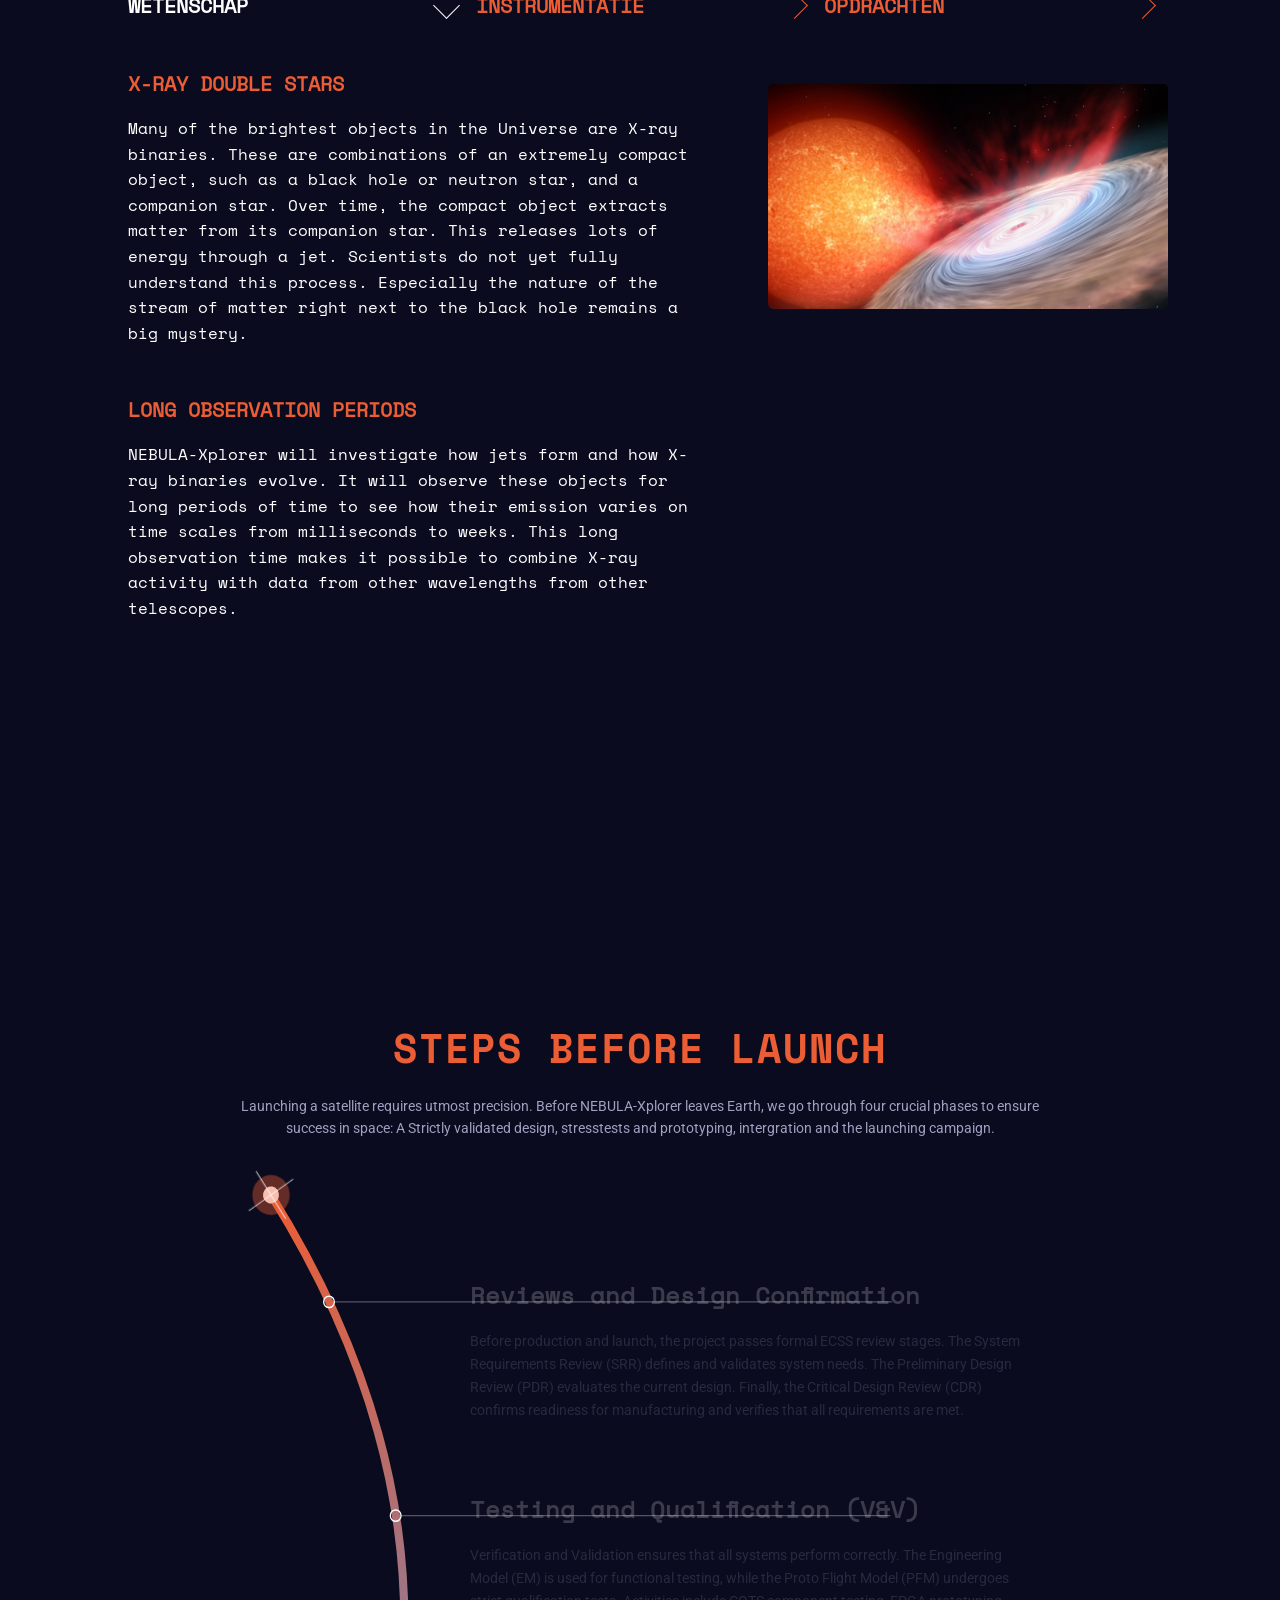
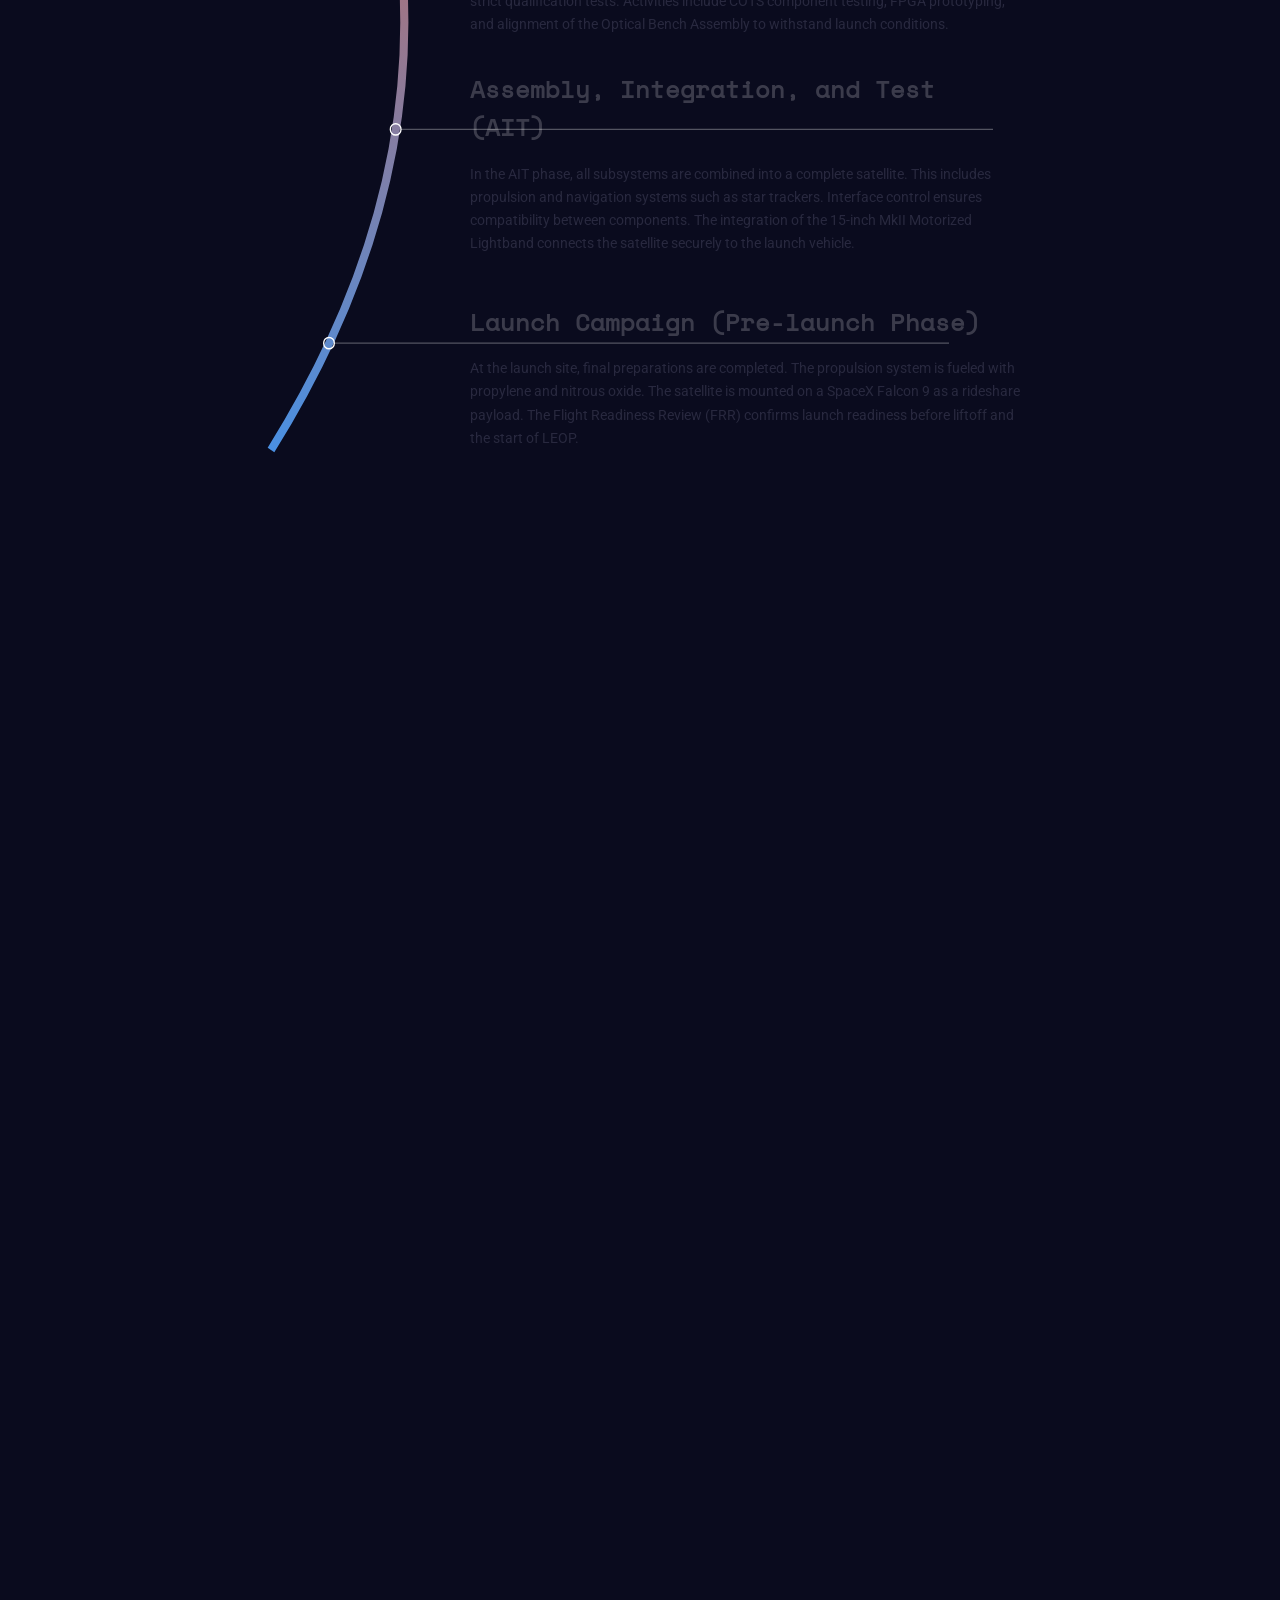
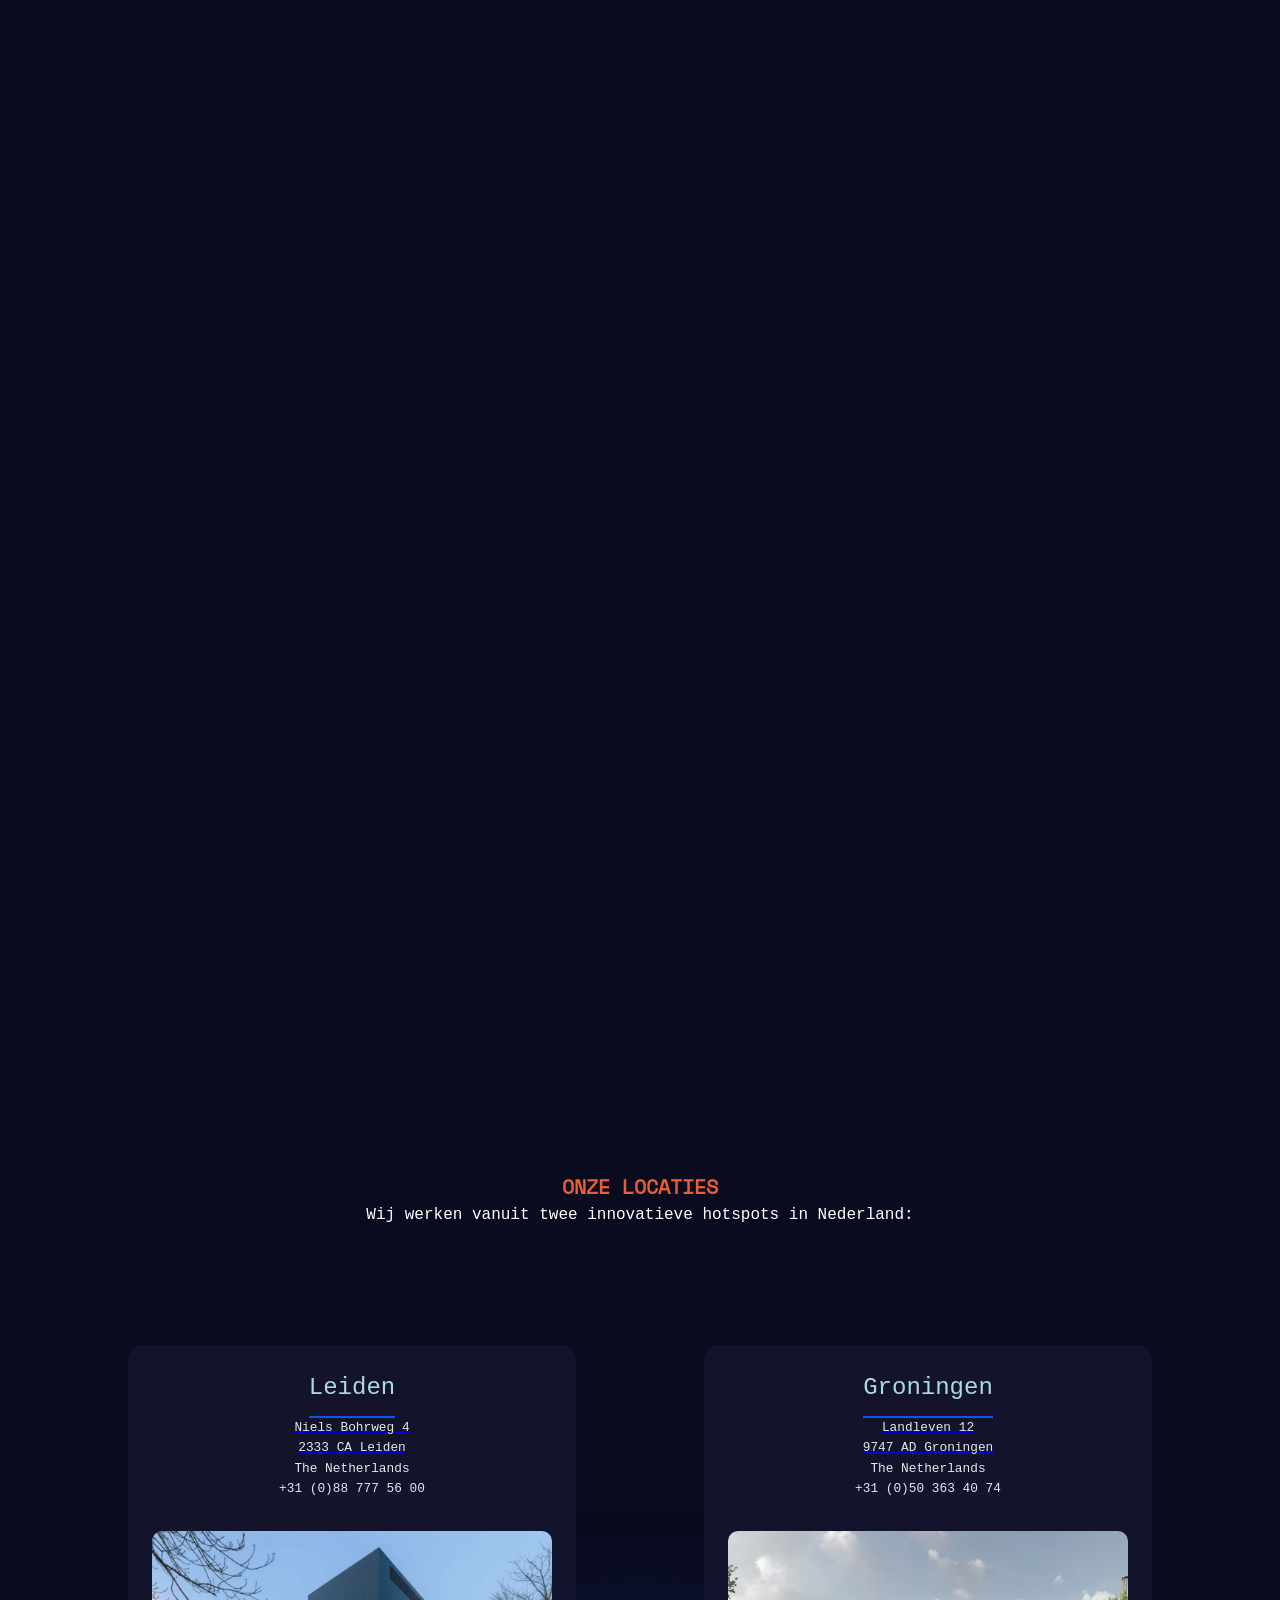
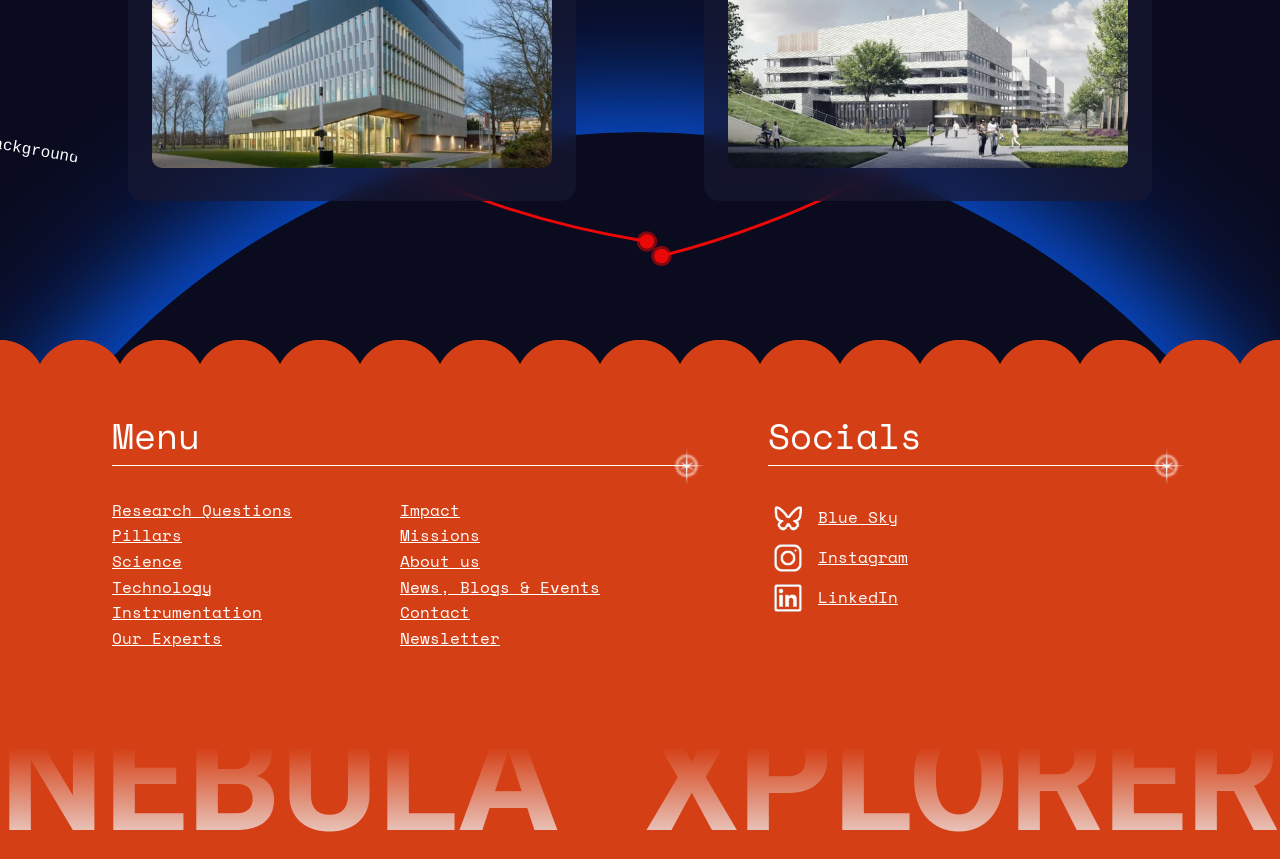
==== commit aaa70a22: "last push" ====
--- a/index.html
+++ b/index.html
@@ -58,30 +58,38 @@
 
         <!-- Info about nebula -->
 
-         <section id="info" >
+        <section id="info">
 
             <h2>About NEBULA - Xplorer</h2>
             <ul>
                 <li>400~ Students</li>
                 <li>14 Dutch Institutions</li>
-                <li>Many <a href="#partners">industrial partners</a></li>
+                <li>Many <a href="/team-page.html">industrial partners</a></li>
                 <li>Planning started in 2024</li>
                 <li>Launch in 2029</li>
             </ul>
             <div>
-                <p>NEBULA – Xplorer stands for “Netherlands Educational Satellite for Exploration of Binary-Linked Astrophysics – X-ray Observer”. About 400 students will join SRON, 14 Dutch educational institutions and many industrial partners in developing this space mission from start to finish, led by scientists and engineers. The mission has two goals. The scientific goal is to better understand how a black hole captures material from a companion star. The educational goal is for students from Dutch educational institutions to experience first hand how to build a space mission from the ground up. SRON is leading the NEBULA – Xplorer mission, contributing to a new generation of scientists, designers and technicians for Dutch space research.</p>
-            </div>
-
-           <div class="distortion-container">
-            <img id="distortion" src="./assets/img/Space-time-distortion.png" alt="a background of space and a grid being distorted by a black hole">
-            <span id="distortionweight"></span>
-        </div>
-         </section>
+                <p>NEBULA – Xplorer stands for “Netherlands Educational Satellite for Exploration of Binary-Linked
+                    Astrophysics – X-ray Observer”. About 400 students will join SRON, 14 Dutch educational institutions
+                    and many industrial partners in developing this space mission from start to finish, led by
+                    scientists and engineers. The mission has two goals. The scientific goal is to better understand how
+                    a black hole captures material from a companion star. The educational goal is for students from
+                    Dutch educational institutions to experience first hand how to build a space mission from the ground
+                    up. SRON is leading the NEBULA – Xplorer mission, contributing to a new generation of scientists,
+                    designers and technicians for Dutch space research.</p>
+            </div>
+
+            <div class="distortion-container">
+                <img id="distortion" src="./assets/img/Space-time-distortion.png"
+                    alt="a background of space and a grid being distorted by a black hole">
+                <span id="distortionweight"></span>
+            </div>
+        </section>
 
 
         <!-- satellite -->
         <!-- <a href="https://www.vecteezy.com/free-png/world-map-transparent-background">World Map Transparent Background PNGs by Vecteezy</a> -->
-        <section id="satellite-rotation" >
+        <section id="satellite-rotation">
             <div id="earth-container">
 
                 <div id="earth">
@@ -91,7 +99,7 @@
                     <figure id="satellite">
 
 
-                        <div class="transform-container" >
+                        <div class="transform-container">
                             <div class="transform-container2">
                                 <div class="transform-container3">
                                     <div class="transform-container4">
@@ -100,8 +108,8 @@
                                     </div>
 
                                 </div>
-                                
-                                
+
+
                             </div>
                         </div>
                     </figure>
@@ -109,23 +117,32 @@
 
             </div>
 
-            <section id="satellite-steps" style="--stn: --satellite-steps-section" >
+            <section id="satellite-steps" style="--stn: --satellite-steps-section">
                 <div id="satellite-step-container">
                     <article class="satellite-step0">
                         <div class="text">
                             <h2>Compact X-ray telescope</h2>
-                            <p>NEBULA – Xplorer will be a very compact X-ray space telescope, measuring only 110 x 85 x 50 centimetres. It can be made so small by using several cylindrical mirrors that reflect X-rays. The mission has one X-ray instrument on board that can measure how X-rays vary over a long period of time. The space telescope will use existing, commercial X-ray detectors. These will be cooled down to their optimum operating temperature of -35 degrees Celsius.</p>
+                            <p>NEBULA – Xplorer will be a very compact X-ray space telescope, measuring only 110 x 85 x
+                                50 centimetres. It can be made so small by using several cylindrical mirrors that
+                                reflect X-rays. The mission has one X-ray instrument on board that can measure how
+                                X-rays vary over a long period of time. The space telescope will use existing,
+                                commercial X-ray detectors. These will be cooled down to their optimum operating
+                                temperature of -35 degrees Celsius.</p>
                         </div>
                     </article>
 
                     <article class="satellite-step1">
                         <div class="text">
                             <h2>Design</h2>
-                            <p>The students will be supported by SRON in designing, building and testing the camera, electronics and housing. They will also receive coaching from their educational institute and the industrial partners within the project. We develop NEBULA – Xplorer in close cooperation with the Dutch space industry, which provides the technical facilities to produce and test the various components.</p>
+                            <p>The students will be supported by SRON in designing, building and testing the camera,
+                                electronics and housing. They will also receive coaching from their educational
+                                institute and the industrial partners within the project. We develop NEBULA – Xplorer in
+                                close cooperation with the Dutch space industry, which provides the technical facilities
+                                to produce and test the various components.</p>
                         </div>
                         <div class="satellite-explanation-container">
                             <figure>
-                                
+
                                 <img src="assets/images/satellite-bus-components-1.png" alt="">
                             </figure>
                             <div class="button-container">
@@ -221,7 +238,7 @@
                         </ul>
 
 
-                        
+
 
                     </article>
 
@@ -229,13 +246,77 @@
 
             </section>
 
+        </section>
+
+        <!-- losse informatie balken -->
+        <section id="informatie-section">
+            <div id="informatie-section-button">
+                <button onclick="showTab('wetenschap',this)" class="active">
+                    <h2 data-i18n="nav-science">Wetenschap</h2>
+                    <div class="arrow"></div>
+                </button>
+                <button onclick="showTab('instrumentatie',this)">
+                    <h2 data-i18n="nav-instru">Instrumentatie</h2>
+                    <div class="arrow"></div>
+                </button>
+                <button onclick="showTab('opdrachten',this)">
+                    <h2 data-i18n="nav-assign">Opdrachten</h2>
+                    <div class="arrow"></div>
+                </button>
+            </div>
+
+            <div id="informatie-text">
+                <div id="wetenschap" class="active">
+                    <div class="text-column">
+                        <h2>X-ray double stars</h2>
+                    <p>Many of the brightest objects in the Universe are X-ray binaries. These are combinations of an extremely compact object, such as a black hole or neutron star, and a companion star. Over time, the compact object extracts matter from its companion star. This releases lots of energy through a jet. Scientists do not yet fully understand this process. Especially the nature of the stream of matter right next to the black hole remains a big mystery.</p>
+                    <h2>Long observation periods</h2>
+                    <p>NEBULA-Xplorer will investigate how jets form and how X-ray binaries evolve. It will observe these objects for long periods of time to see how their emission varies on time scales from milliseconds to weeks. This long observation time makes it possible to combine X-ray activity with data from other wavelengths from other telescopes.</p>
+                    </div>  
+                    <div class="image-column">
+                        <img src="assets/img/xray-binary.jpg">
+                    </div>
+                </div>
+                <div id="instrumentatie">
+                    <div class="text-column">
+                        <h2>Compact X-ray telescope</h2>
+                        <p>NEBULA – Xplorer will be a very compact X-ray space telescope, measuring only 110 x 85 x 50 centimetres. It can be made so small by using several cylindrical mirrors that reflect X-rays. The mission has one X-ray instrument on board that can measure how X-rays vary over a long period of time. The space telescope will use existing, commercial X-ray detectors. These will be cooled down to their optimum operating temperature of -35 degrees Celsius.</p>
+                        <h2>Design</h2>
+                        <p>The students will be supported by SRON in designing, building and testing the camera, electronics and housing. They will also receive coaching from their educational institute and the industrial partners within the project. We develop NEBULA – Xplorer in close cooperation with the Dutch space industry, which provides the technical facilities to produce and test the various components.</p>
+                    </div>
+                    <div class="image-column">
+                        <img src="assets/img/xray-instrument.png">
+                    </div>
+                </div>
+                <div id="opdrachten">
+                    <div class="text-column">
+                        <p>Interested in participating?</p>
+                    <p>For students from Dutch educational institutions, the following assignments are available in the coming year as part of the NEBULA – Xplorer mission:</p>
+                    <ul>
+                        <li>Development of a structural-thermal model of the camera</li>
+                        <li>Development of the camera’s readout electronics</li>
+                        <li>Development of the camera’s signal processing system</li>
+                        <li>Research into alternative launch platforms</li>
+                        <li>Research into mechanical, optical, and electronic test systems</li>
+                        <li>Research into materials and processes</li>
+                    </ul>
+                    <p>If you want to participate, please fill out <a href="https://werkenbijsron.nl/en/internship-and-graduation/">the internship form.</a></p>
+             
+                    </div>
+                    <div class="image-column">
+                        <img src="assets/img/intership-header.png">
+                    </div>
+               </div>
+            </div>
         </section>
 
         <!-- steps before launch -->
         <section class="steps-outer-container">
             <div class="steps-header">
                 <h2>STEPS BEFORE LAUNCH</h2>
-                <p class="steps-intro-text">Launching a satellite requires utmost precision. Before NEBULA-Xplorer leaves Earth, we go through four crucial phases to ensure success in space: A Strictly validated design, stresstests and prototyping, intergration and the launching campaign.</p>
+                <p class="steps-intro-text">Launching a satellite requires utmost precision. Before NEBULA-Xplorer
+                    leaves Earth, we go through four crucial phases to ensure success in space: A Strictly validated
+                    design, stresstests and prototyping, intergration and the launching campaign.</p>
             </div>
 
             <div class="steps-sticky-wrapper">
@@ -314,15 +395,24 @@
                     </div>
                     <div class="step-content" data-step="2">
                         <h3>Testing and Qualification (V&V)</h3>
-                        <p>Verification and Validation ensures that all systems perform correctly. The Engineering Model (EM) is used for functional testing, while the Proto Flight Model (PFM) undergoes strict qualification tests. Activities include COTS component testing, FPGA prototyping, and alignment of the Optical Bench Assembly to withstand launch conditions.</p>
+                        <p>Verification and Validation ensures that all systems perform correctly. The Engineering Model
+                            (EM) is used for functional testing, while the Proto Flight Model (PFM) undergoes strict
+                            qualification tests. Activities include COTS component testing, FPGA prototyping, and
+                            alignment of the Optical Bench Assembly to withstand launch conditions.</p>
                     </div>
                     <div class="step-content" data-step="3">
                         <h3>Assembly, Integration, and Test (AIT)</h3>
-                        <p>In the AIT phase, all subsystems are combined into a complete satellite. This includes propulsion and navigation systems such as star trackers. Interface control ensures compatibility between components. The integration of the 15-inch MkII Motorized Lightband connects the satellite securely to the launch vehicle.</p>
+                        <p>In the AIT phase, all subsystems are combined into a complete satellite. This includes
+                            propulsion and navigation systems such as star trackers. Interface control ensures
+                            compatibility between components. The integration of the 15-inch MkII Motorized Lightband
+                            connects the satellite securely to the launch vehicle.</p>
                     </div>
                     <div class="step-content" data-step="4">
                         <h3>Launch Campaign (Pre-launch Phase)</h3>
-                        <p>At the launch site, final preparations are completed. The propulsion system is fueled with propylene and nitrous oxide. The satellite is mounted on a SpaceX Falcon 9 as a rideshare payload. The Flight Readiness Review (FRR) confirms launch readiness before liftoff and the start of LEOP.</p>
+                        <p>At the launch site, final preparations are completed. The propulsion system is fueled with
+                            propylene and nitrous oxide. The satellite is mounted on a SpaceX Falcon 9 as a rideshare
+                            payload. The Flight Readiness Review (FRR) confirms launch readiness before liftoff and the
+                            start of LEOP.</p>
                     </div>
                 </div>
             </div>
@@ -336,15 +426,16 @@
         <!-- partnership/team -->
         <section id="locatiesSRON">
             <div>
-                
+
             </div>
             <div id="locatie-titel">
                 <h2>Onze Locaties</h2>
                 <p>Wij werken vanuit twee innovatieve hotspots in Nederland:</p>
             </div>
-        
+
             <div id="locatie-leiden" class="location-card">
-                <a href="https://www.google.com/maps/place/SRON+Space+Research+Organisation+Netherlands/@52.1694775,4.4554097,17z/data=!3m1!4b1!4m6!3m5!1s0x47c5c7d30b59eca3:0xa9cdadc34591d957!8m2!3d52.1694775!4d4.4579846!16s%2Fg%2F11hf8kbp6k?entry=ttu&g_ep=EgoyMDI2MDMyMi4wIKXMDSoASAFQAw%3D%3D">
+                <a
+                    href="https://www.google.com/maps/place/SRON+Space+Research+Organisation+Netherlands/@52.1694775,4.4554097,17z/data=!3m1!4b1!4m6!3m5!1s0x47c5c7d30b59eca3:0xa9cdadc34591d957!8m2!3d52.1694775!4d4.4579846!16s%2Fg%2F11hf8kbp6k?entry=ttu&g_ep=EgoyMDI2MDMyMi4wIKXMDSoASAFQAw%3D%3D">
                     <div class="card-content">
                         <p class="city-name">Leiden</p>
                         <div class="sub-text">
@@ -356,9 +447,9 @@
                     </div>
                     <img src="./assets/img/SRON-Leiden.png" alt="SRON locatie Leiden">
                 </a>
-        
-            </div>
-        
+
+            </div>
+
             <div id="locatie-groningen" class="location-card">
                 <a
                     href="https://www.google.com/maps/place/SRON+Space+Research+Organisation+Netherlands+(location+Groningen)/@53.2403887,6.5330912,18z/data=!3m1!4b1!4m6!3m5!1s0x47c9cd1bba633935:0x6a67a485c65e3326!8m2!3d53.2403887!4d6.5343787!16s%2Fg%2F11c2kgklj1?entry=ttu&g_ep=EgoyMDI2MDMyMi4wIKXMDSoASAFQAw%3D%3D">
@@ -373,25 +464,25 @@
                     </div>
                     <img src="./assets/img/SRON-Groningen.png" alt="SRON locatie Groningen">
                 </a>
-        
-        
-            </div>
-        
+
+
+            </div>
+
             <div id="earthLocaties-container">
                 <img id="earthLocaties" src="./assets/img/EarthLocaties.png" alt="Earth background">
                 <div class="earth-glow"></div>
-        
+
                 <div class="connection-lines">
                     <svg viewBox="0 0 100 100" preserveAspectRatio="none" style="overflow: visible;">
-                    <path d="M 22,-7 C 25,-2 35,5 50.5,7.5" class="line-path line-leiden"></path>
-                    <path d="M 78,-7 C 75,-2 65,5 51.5,8.5" class="line-path line-groningen"></path>
-                    <g class="location-marker">
-                        <circle cx="50.5" cy="7.5" r="0.7" class="pulse-circle"></circle>
-                        <circle cx="50.5" cy="7.5" r="0.5" fill="#eb0808"></circle>
-                        <circle cx="51.5" cy="8.5" r="0.7" class="pulse-circle"></circle>
-                        <circle cx="51.5" cy="8.5" r="0.5" fill="#eb0808"></circle>
-                    </g>
-                </svg>
+                        <path d="M 22,-7 C 25,-2 35,5 50.5,7.5" class="line-path line-leiden"></path>
+                        <path d="M 78,-7 C 75,-2 65,5 51.5,8.5" class="line-path line-groningen"></path>
+                        <g class="location-marker">
+                            <circle cx="50.5" cy="7.5" r="0.7" class="pulse-circle"></circle>
+                            <circle cx="50.5" cy="7.5" r="0.5" fill="#eb0808"></circle>
+                            <circle cx="51.5" cy="8.5" r="0.7" class="pulse-circle"></circle>
+                            <circle cx="51.5" cy="8.5" r="0.5" fill="#eb0808"></circle>
+                        </g>
+                    </svg>
                 </div>
             </div>
         </section>
@@ -408,5 +499,4 @@
     <script src="assets/js/steps.js"></script>
 </body>
 
-</html>
-
+</html>
--- a/assets/css/styles.css
+++ b/assets/css/styles.css
@@ -8,6 +8,7 @@
 @import 'navbar.css';
 @import 'locaties.css';
 @import 'font.css';
+@import 'balk.css';
 
 /* ////////////// */
 /* root variables */
--- a/assets/css/maja.css
+++ b/assets/css/maja.css
@@ -620,6 +620,7 @@
 
 #satellite-rotation {
     view-timeline-name: --satellite-section;
+     z-index: 1;
 }
 
 .transform-container {
@@ -636,6 +637,7 @@
     0% {
         
         transform: translateY(-10rem);
+        z-index: 1;
         
     }
     100% {
@@ -688,7 +690,7 @@
 @keyframes orbit-x {
 	from { 
         transform: translateZ(0) translateX(0);
-        z-index: 3;
+        z-index: 1;
     }
 	50% { 
         transform: translateX(calc(var(--earth-width)*-1.5));
